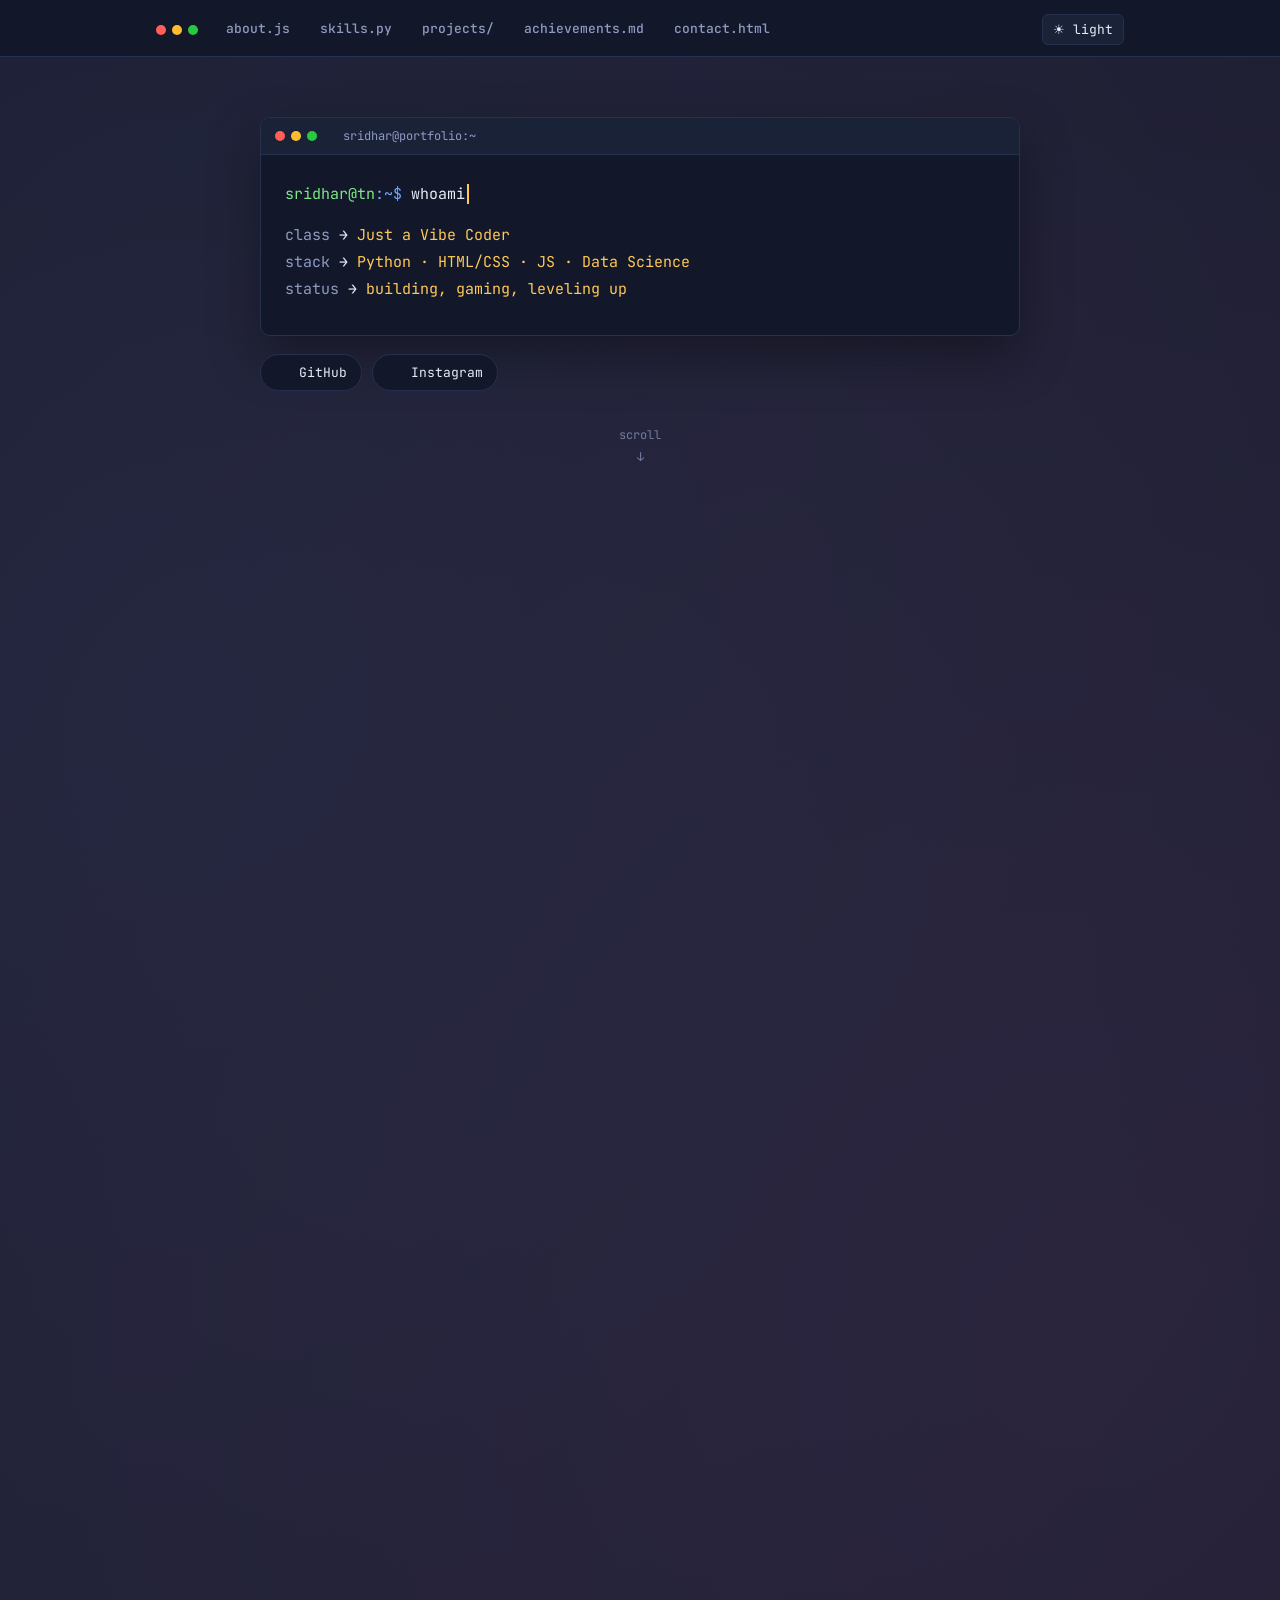
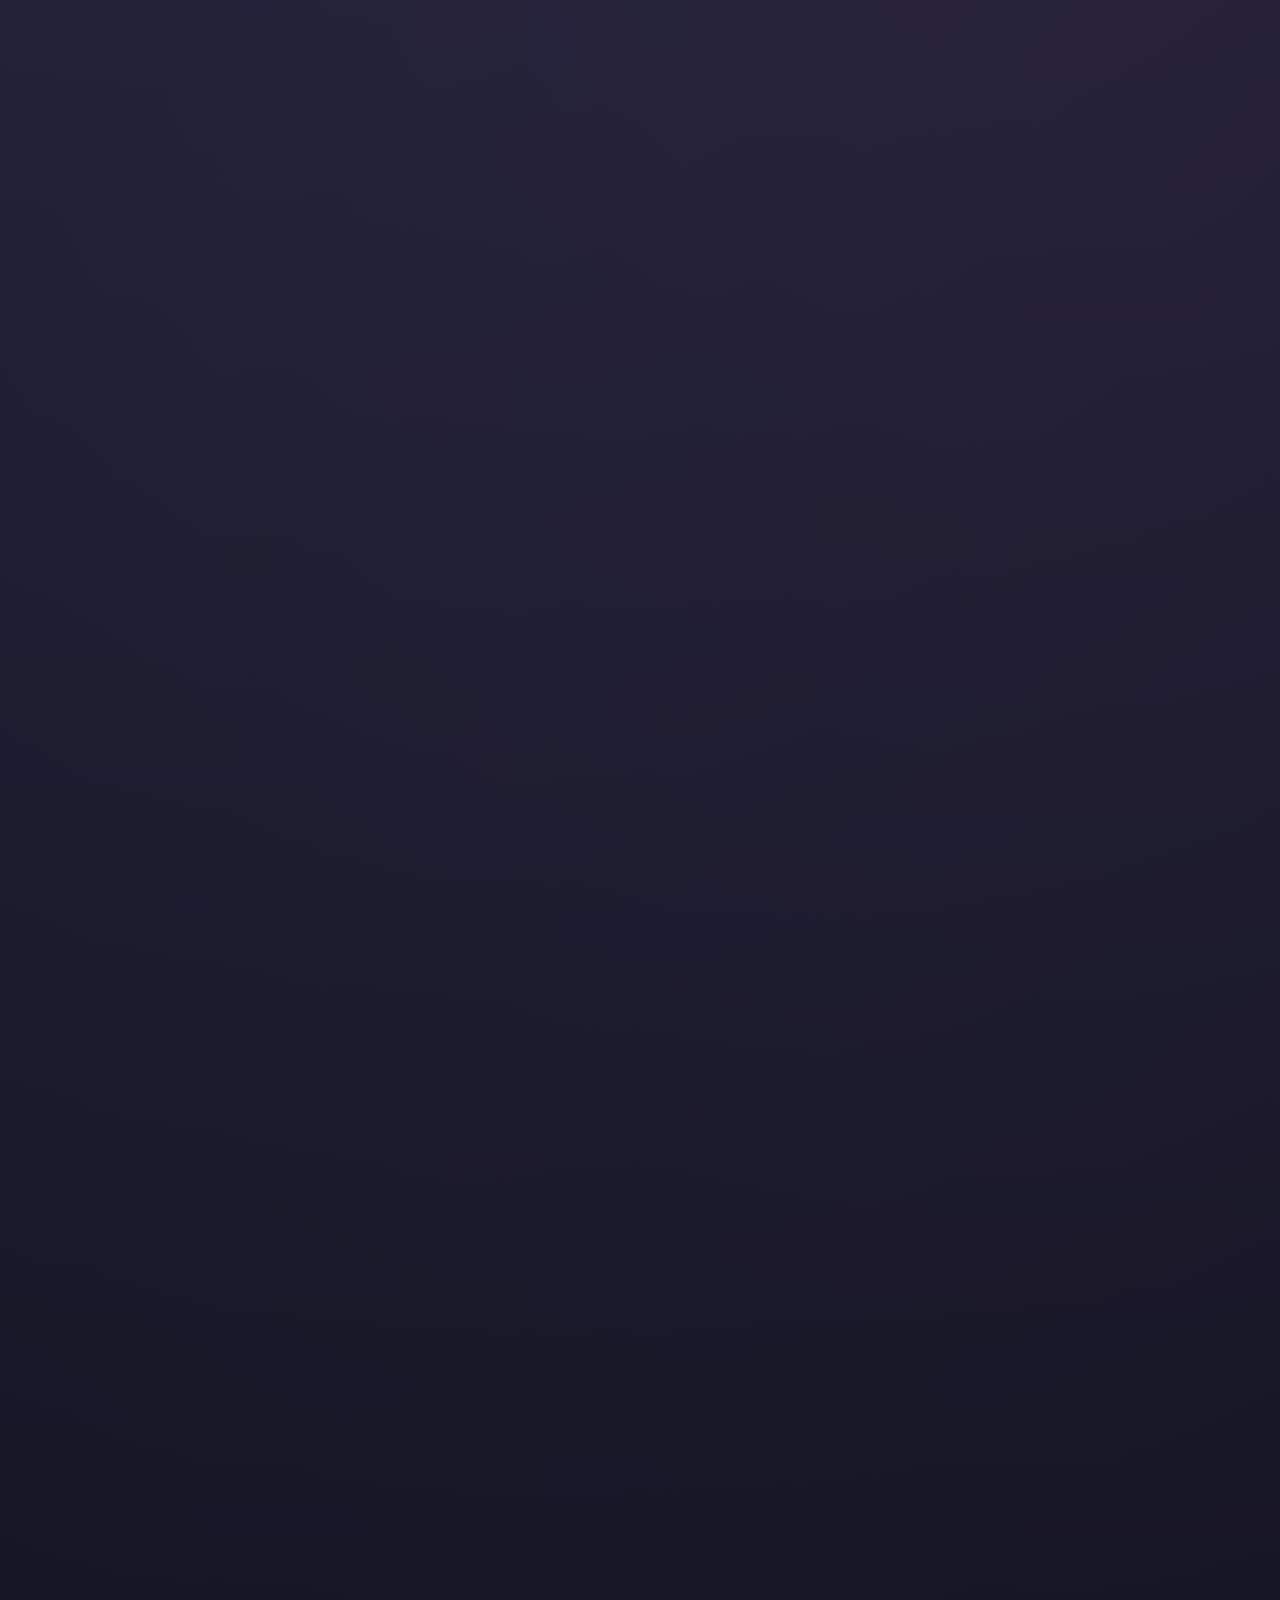
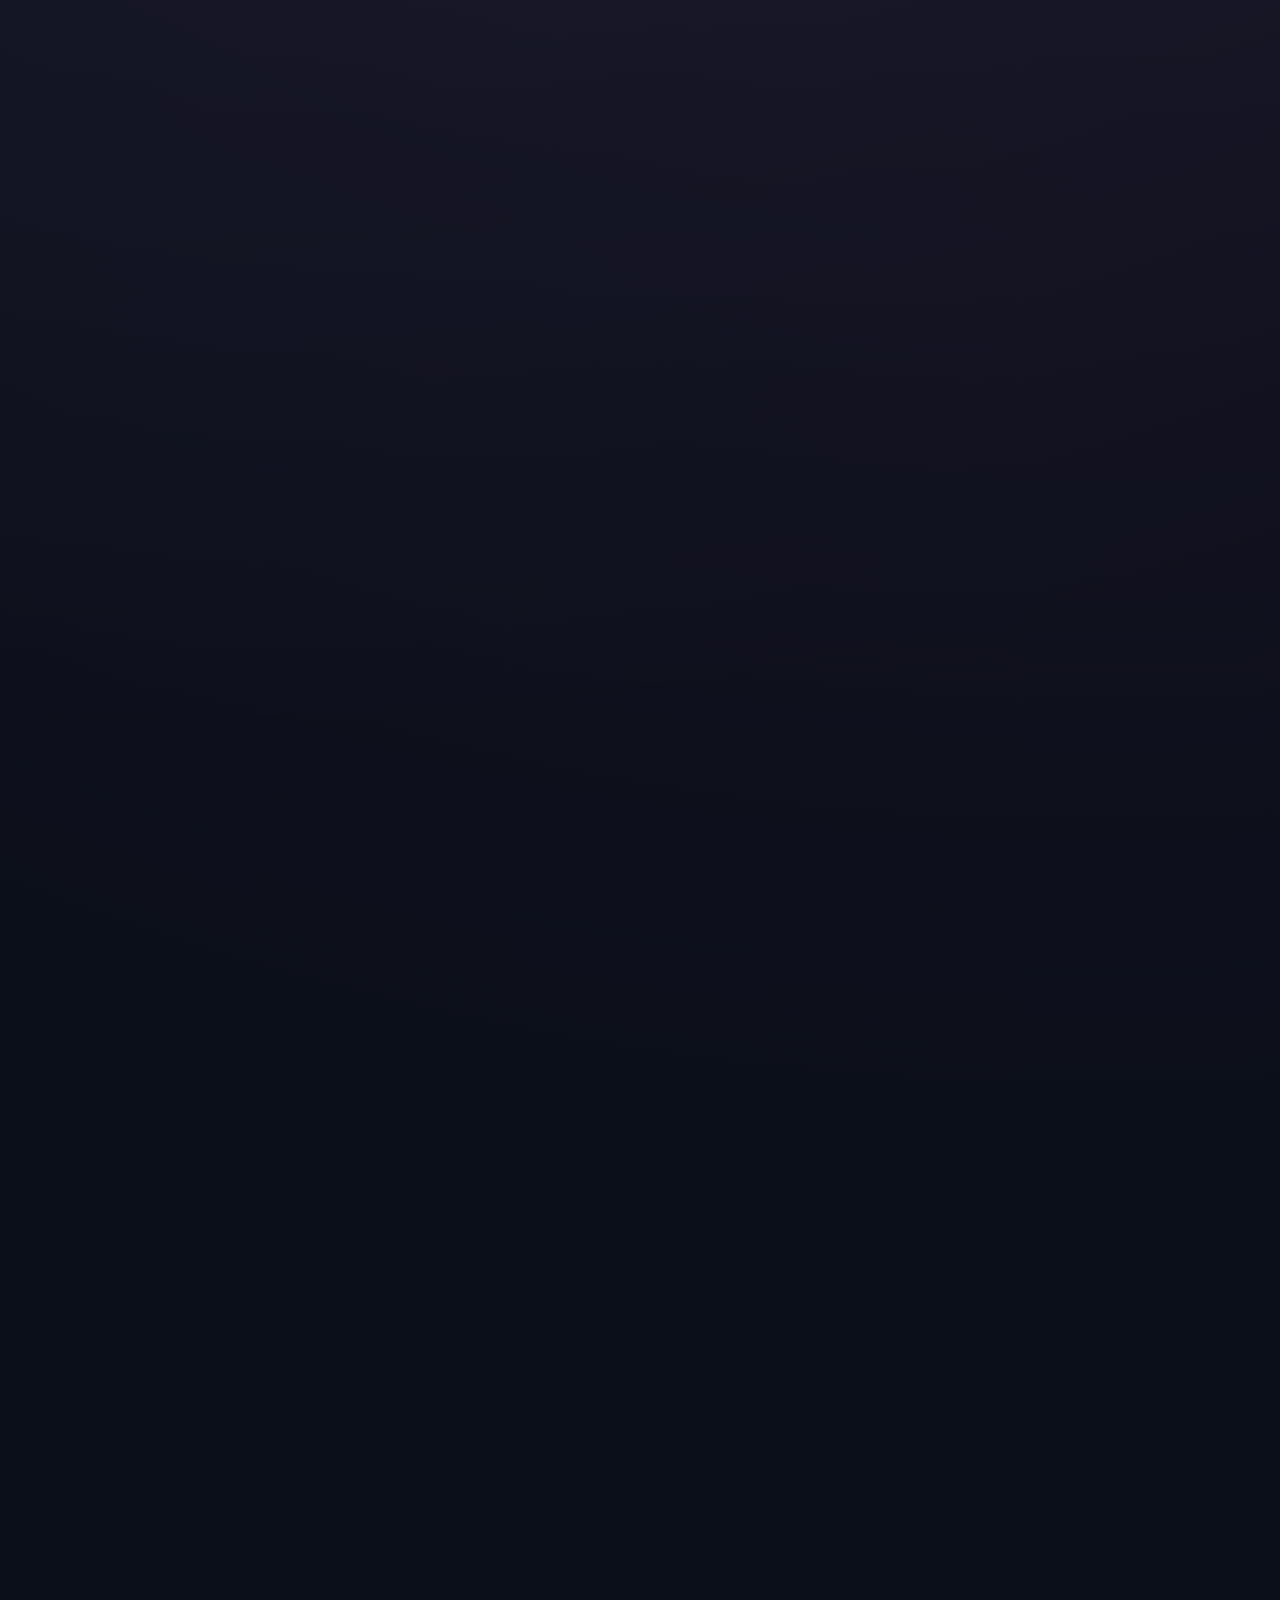
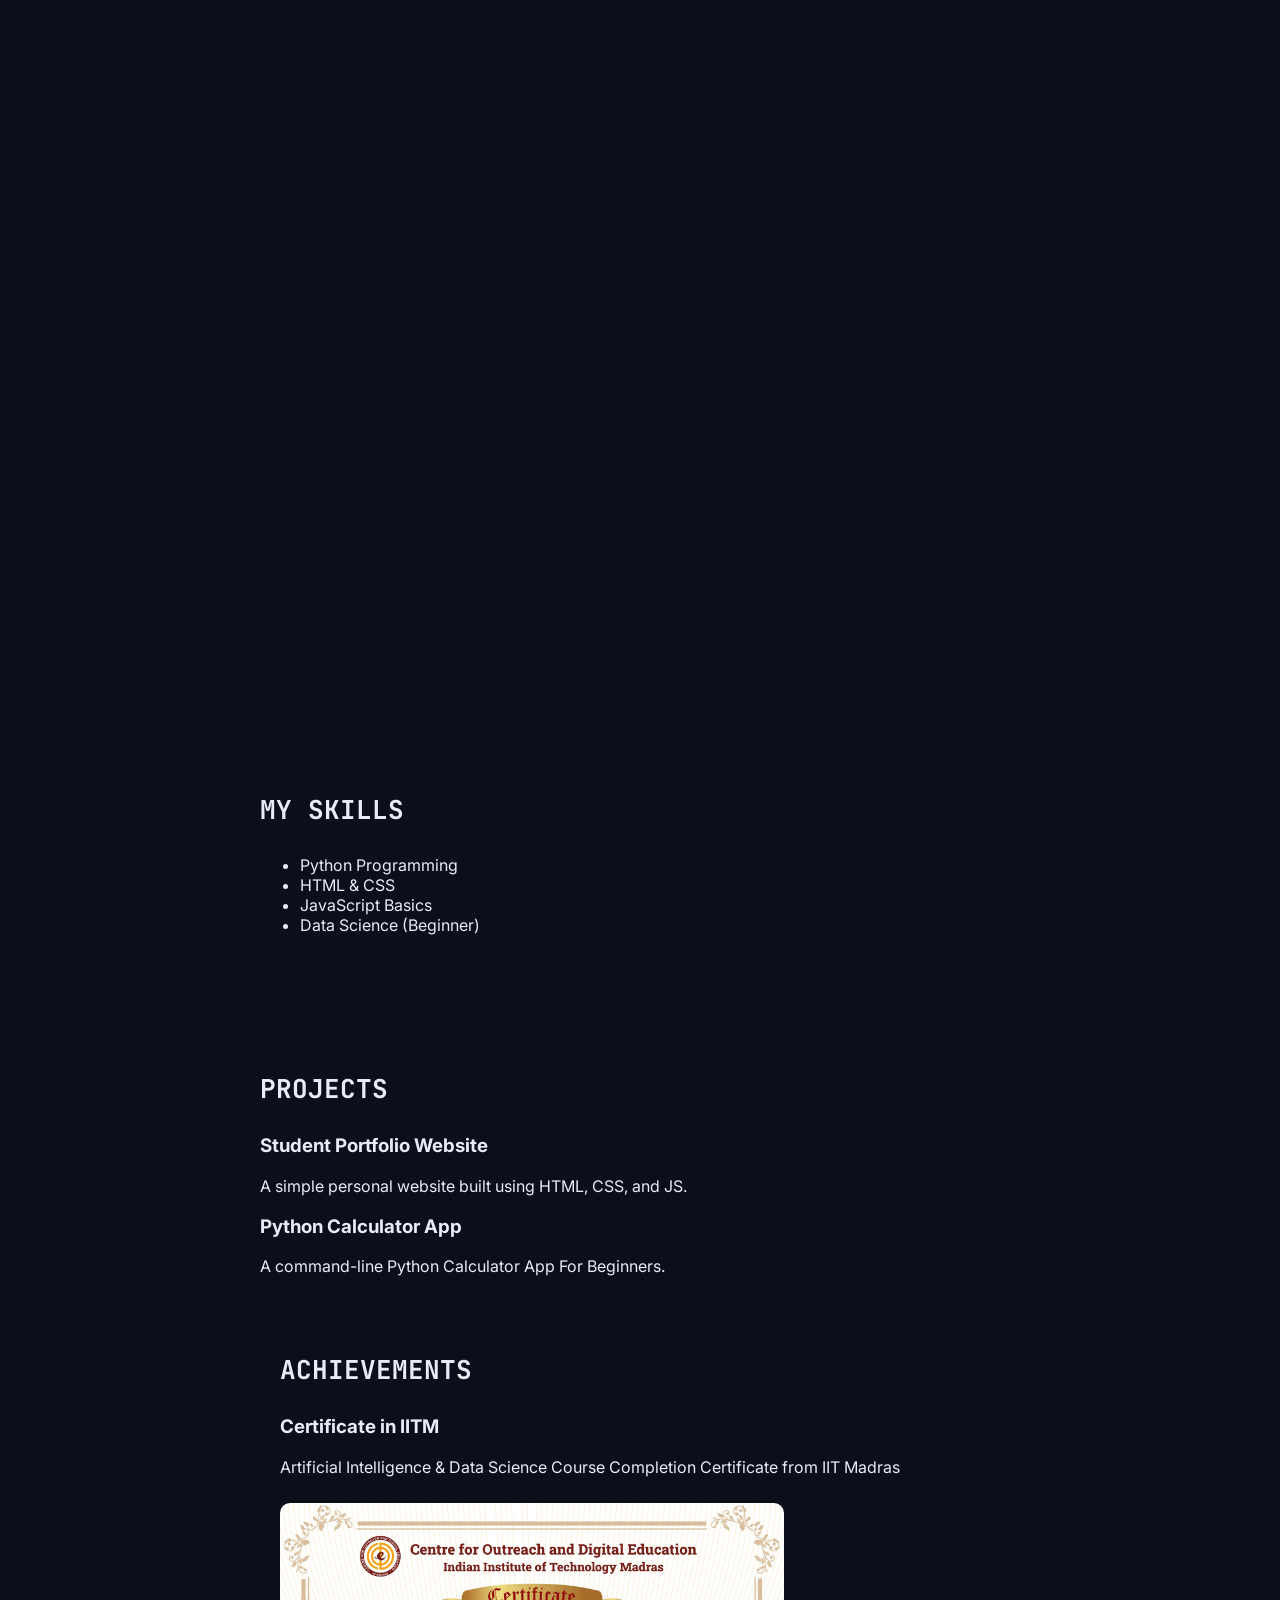
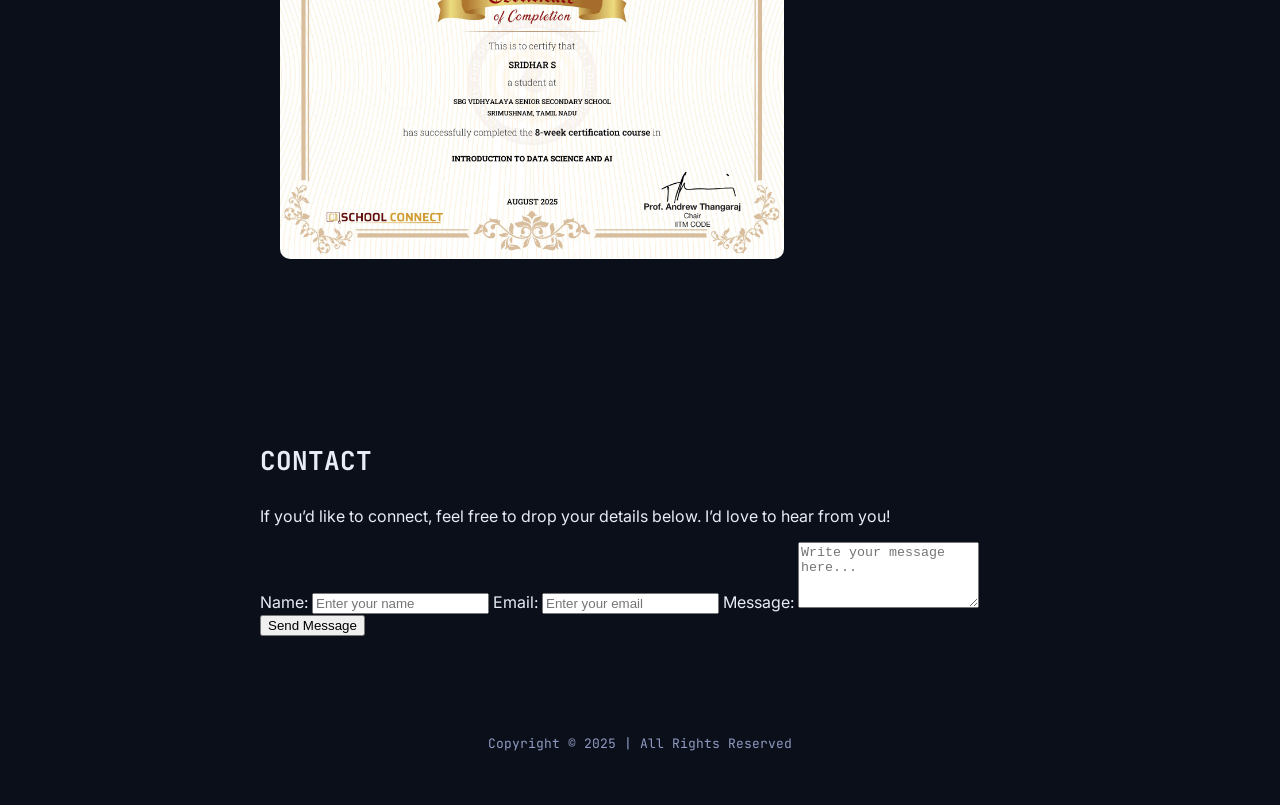
==== index.html @ 9fd1236b "Update index.html" ====
<!DOCTYPE html>
<html lang="en">
<head>
<meta charset="UTF-8">
<meta name="viewport" content="width=device-width, initial-scale=1.0">
<meta name="description" content="Sridhar — Class 12 student, developer and builder. Python, web development, and data science projects.">
<title>Sridhar — Portfolio</title>
<link rel="icon" href="data:image/svg+xml,%3Csvg xmlns='http://www.w3.org/2000/svg' viewBox='0 0 100 100'%3E%3Crect width='100' height='100' rx='20' fill='%230b0f1a'/%3E%3Ctext x='50' y='64' font-size='46' text-anchor='middle' fill='%236ea8fe' font-family='monospace'%3E%3C/%3E%3C/text%3E%3C/svg%3E">
<link rel="preconnect" href="https://fonts.googleapis.com">
<link rel="preconnect" href="https://fonts.gstatic.com" crossorigin>
<link href="https://fonts.googleapis.com/css2?family=JetBrains+Mono:wght@400;500;700;800&family=Inter:wght@400;500;600;700;800&display=swap" rel="stylesheet">
<style>
  :root{
    --bg:#0b0f1a;
    --surface:#121829;
    --surface-2:#1a2238;
    --border:#26314f;
    --text:#e7ecf7;
    --text-dim:#8f9ac2;
    --blue:#6ea8fe;
    --gold:#ffc857;
    --pink:#ff6ec7;
    --green:#7ee787;
    --red:#ff6b6b;
    --radius:10px;
    --mono:'JetBrains Mono', monospace;
    --sans:'Inter', sans-serif;
    --ease:cubic-bezier(.2,.8,.2,1);
  }

  body.light{
    --bg:#f4f6fb;
    --surface:#ffffff;
    --surface-2:#eef1f9;
    --border:#dde3f2;
    --text:#151a2b;
    --text-dim:#5b6485;
    --blue:#2f5fd6;
    --gold:#b8790a;
    --pink:#c23e8f;
    --green:#1f8a4c;
    --red:#c8382c;
  }

  *{box-sizing:border-box;}
  html{scroll-behavior:smooth;}
  @media (prefers-reduced-motion: reduce){
    html{scroll-behavior:auto;}
    *{animation-duration:0.01ms !important; animation-iteration-count:1 !important; transition-duration:0.01ms !important;}
  }

  body{
    margin:0;
    background:var(--bg);
    color:var(--text);
    font-family:var(--sans);
    transition:background 0.35s ease, color 0.35s ease;
    background-image:
      radial-gradient(circle at 15% 8%, rgba(110,168,254,0.12), transparent 40%),
      radial-gradient(circle at 85% 15%, rgba(255,110,199,0.10), transparent 40%);
  }

  a{color:inherit;}
  ::selection{background:var(--blue); color:#04070f;}
  :focus-visible{outline:2px solid var(--gold); outline-offset:3px;}

  .skip-link{
    position:absolute;
    left:12px;
    top:-60px;
    background:var(--gold);
    color:#04070f;
    font-family:var(--mono);
    font-weight:700;
    font-size:13px;
    padding:10px 16px;
    border-radius:6px;
    z-index:2000;
    transition:top 0.2s ease;
  }
  .skip-link:focus{top:12px;}

  .progress-track{
    position:sticky;
    top:0;
    height:3px;
    width:100%;
    background:transparent;
    z-index:101;
  }
  .progress-fill{
    height:100%;
    width:0%;
    background:linear-gradient(90deg, var(--blue), var(--pink), var(--gold));
    transition:width 0.1s linear;
  }

  .titlebar{
    position:sticky;
    top:0;
    z-index:100;
    background:var(--surface);
    border-bottom:1px solid var(--border);
    backdrop-filter:blur(8px);
  }

  .titlebar-inner{
    max-width:1000px;
    margin:0 auto;
    display:flex;
    align-items:center;
    gap:6px;
    padding:10px 16px;
  }

  .dots{display:flex; gap:6px; margin-right:10px; flex-shrink:0;}
  .dots span{width:10px; height:10px; border-radius:50%; display:inline-block;}
  .dots span:nth-child(1){background:#ff5f56;}
  .dots span:nth-child(2){background:#ffbd2e;}
  .dots span:nth-child(3){background:#27c93f;}

  .tabs{
    display:flex;
    gap:6px;
    overflow-x:auto;
    scrollbar-width:none;
  }
  .tabs::-webkit-scrollbar{display:none;}

  .tab{
    font-family:var(--mono);
    font-size:13px;
    font-weight:500;
    color:var(--text-dim);
    text-decoration:none;
    padding:7px 12px;
    border-radius:6px 6px 0 0;
    border-bottom:2px solid transparent;
    white-space:nowrap;
    transition:color 0.2s ease, background 0.2s ease, border-color 0.2s ease;
  }
  .tab:hover{color:var(--text); background:var(--surface-2);}
  .tab.active{color:var(--text); border-color:var(--blue);}

  .theme-btn{
    margin-left:auto;
    flex-shrink:0;
    background:var(--surface-2);
    border:1px solid var(--border);
    color:var(--text);
    border-radius:6px;
    padding:6px 10px;
    font-family:var(--mono);
    font-size:13px;
    cursor:pointer;
    transition:transform 0.2s ease, border-color 0.2s ease;
  }
  .theme-btn:hover{border-color:var(--blue); transform:translateY(-1px);}

  .menu-btn{
    display:none;
    margin-left:auto;
    background:var(--surface-2);
    border:1px solid var(--border);
    color:var(--text);
    border-radius:6px;
    width:36px;
    height:32px;
    cursor:pointer;
    flex-shrink:0;
    font-family:var(--mono);
    font-size:16px;
  }

  .mobile-menu{
    display:none;
    flex-direction:column;
    background:var(--surface);
    border-bottom:1px solid var(--border);
    overflow:hidden;
    max-height:0;
    transition:max-height 0.3s var(--ease);
  }
  .mobile-menu.open{max-height:320px;}
  .mobile-menu a{
    font-family:var(--mono);
    font-size:14px;
    color:var(--text-dim);
    text-decoration:none;
    padding:14px 20px;
    border-bottom:1px solid var(--border);
  }
  .mobile-menu a.active{color:var(--blue);}

  .hero{
    max-width:800px;
    margin:60px auto 24px;
    padding:0 20px;
    opacity:0;
    transform:translateY(14px);
    animation:heroIn 0.8s var(--ease) forwards 0.1s;
  }
  @keyframes heroIn{to{opacity:1; transform:translateY(0);}}

  .terminal{
    background:var(--surface);
    border:1px solid var(--border);
    border-radius:var(--radius);
    box-shadow:0 20px 50px rgba(0,0,0,0.35);
    overflow:hidden;
  }

  .terminal-bar{
    display:flex;
    align-items:center;
    gap:8px;
    padding:10px 14px;
    background:var(--surface-2);
    border-bottom:1px solid var(--border);
  }

  .terminal-title{
    font-family:var(--mono);
    font-size:12px;
    color:var(--text-dim);
    margin-left:8px;
  }

  .terminal-body{
    padding:26px 24px 32px;
    font-family:var(--mono);
    font-size:15px;
    line-height:1.8;
  }

  .prompt{color:var(--green);}
  .path{color:var(--blue);}
  .cmd{color:var(--text);}
  .out-label{color:var(--text-dim);}
  .out-key{color:var(--gold);}

  #typed-line{border-right:2px solid var(--gold); padding-right:2px;}
  .cursor-blink{animation:blink 1s step-end infinite;}
  @keyframes blink{50%{border-color:transparent;}}

  .out-line{
    opacity:0;
    transform:translateY(4px);
    transition:opacity 0.4s ease, transform 0.4s ease;
  }
  .out-line.show{opacity:1; transform:translateY(0);}

  .hero-links{
    display:flex;
    gap:10px;
    margin-top:18px;
    flex-wrap:wrap;
  }

  .pill{
    display:inline-flex;
    align-items:center;
    gap:8px;
    font-family:var(--mono);
    font-size:13px;
    padding:9px 14px;
    border-radius:999px;
    border:1px solid var(--border);
    background:var(--surface);
    text-decoration:none;
    color:var(--text);
    transition:border-color 0.2s ease, transform 0.2s ease, background 0.2s ease;
  }
  .pill:hover{border-color:var(--blue); transform:translateY(-2px); background:var(--surface-2);}
  .pill img{width:16px; height:16px; opacity:0.85;}
  body:not(.light) .pill img{filter:invert(1);}

  .scroll-cue{
    text-align:center;
    margin-top:36px;
    font-family:var(--mono);
    font-size:12px;
    color:var(--text-dim);
    display:flex;
    flex-direction:column;
    align-items:center;
    gap:6px;
    opacity:0.75;
  }
  .scroll-cue .arrow{animation:bob 1.6s ease-in-out infinite;}
  @keyframes bob{0%,100%{transform:translateY(0);} 50%{transform:translateY(6px);}}

  section{
    max-width:800px;
    margin:0 auto;
    padding:60px 20px;
    scroll-margin-top:70px;
  }

  .reveal{
    opacity:0;
    transform:translateY(24px);
    transition:opacity 0.7s var(--ease), transform 0.7s var(--ease);
  }
  .reveal.in-view{opacity:1; transform:translateY(0);}

  .eyebrow{
    font-family:var(--mono);
    font-size:12px;
    letter-spacing:0.08em;
    color:var(--text-dim);
    text-transform:uppercase;
    margin:0 0 6px;
  }

  h2{
    font-family:var(--mono);
    font-size:26px;
    margin:0 0 28px;
    display:flex;
    align-items:baseline;
    gap:10px;
  }
  h2 .bracket{color:var(--blue);}

  .about-grid{
    display:grid;
    grid-template-columns:1.3fr 1fr;
    gap:28px;
    align-items:start;
  }

  .about-text p{
    line-height:1.85;
    color:var(--text-dim);
    font-size:15.5px;
  }
  .about-text strong{color:var(--text); font-weight:700;}

  .stat-card{
    background:var(--surface);
    border:1px solid var(--border);
    border-radius:var(--radius);
    padding:20px;
    font-family:var(--mono);
    font-size:13.5px;
    transition:border-color 0.25s ease, transform 0.25s ease;
  }
  .stat-card:hover{border-color:var(--blue); transform:translateY(-2px);}
  .stat-card .stat-row{
    display:flex;
    justify-content:space-between;
    padding:7px 0;
    border-bottom:1px dashed var(--border);
    color:var(--text-dim);
  }
  .stat-card .stat-row:last-child{border-bottom:none;}
  .stat-card .stat-row span:last-child{color:var(--text); font-weight:600;}

  .skill{margin-bottom:22px;}
  .skill-top{
    display:flex;
    justify-content:space-between;
    font-family:var(--mono);
    font-size:13.5px;
    margin-bottom:7px;
  }
  .skill-top .lvl{color:var(--text-dim);}
  .bar-track{
    height:9px;
    border-radius:6px;
    background:var(--surface-2);
    border:1px solid var(--border);
    overflow:hidden;
  }
  .bar-fill{
    height:100%;
    border-radius:6px;
    background:linear-gradient(90deg, var(--blue), var(--pink));
    width:0%;
    transition:width 1.1s var(--ease);
  }

  .project-card{
    background:var(--surface);
    border:1px solid var(--border);
    border-radius:var(--radius);
    padding:20px 22px;
    margin-bottom:16px;
    transition:border-color 0.25s ease, transform 0.25s ease, box-shadow 0.25s ease;
    position:relative;
  }
  .project-card:hover{
    border-color:var(--blue);
    transform:translateY(-4px);
    box-shadow:0 16px 32px rgba(0,0,0,0.28);
  }
  .project-head{
    display:flex;
    align-items:center;
    justify-content:space-between;
    gap:10px;
    font-family:var(--mono);
    font-weight:700;
    font-size:15.5px;
    margin-bottom:8px;
  }
  .project-head .name::before{content:"▸ "; color:var(--green);}
  .project-head a{
    font-size:12px;
    color:var(--text-dim);
    text-decoration:none;
    border:1px solid var(--border);
    padding:4px 9px;
    border-radius:6px;
    transition:color 0.2s ease, border-color 0.2s ease;
    white-space:nowrap;
  }
  .project-head a:hover{color:var(--blue); border-color:var(--blue);}
  .project-card p{color:var(--text-dim); margin:0 0 10px; font-size:14.5px; line-height:1.6;}
  .tag-row{display:flex; gap:8px; flex-wrap:wrap;}
  .tag{
    font-family:var(--mono);
    font-size:11.5px;
    padding:3px 9px;
    border-radius:5px;
    background:var(--surface-2);
    border:1px solid var(--border);
    color:var(--text-dim);
  }

  .achievement-card{
    background:linear-gradient(160deg, var(--surface), var(--surface-2));
    border:1px solid var(--gold);
    border-radius:var(--radius);
    padding:26px 22px;
    text-align:center;
    position:relative;
    overflow:hidden;
    transition:transform 0.25s ease, box-shadow 0.25s ease;
  }
  .achievement-card:hover{transform:translateY(-3px); box-shadow:0 16px 34px rgba(0,0,0,0.25);}
  .achievement-badge{
    display:inline-flex;
    align-items:center;
    gap:6px;
    font-family:var(--mono);
    font-size:11.5px;
    letter-spacing:0.05em;
    color:#1a1200;
    background:var(--gold);
    padding:5px 12px;
    border-radius:999px;
    font-weight:700;
    margin-bottom:12px;
  }
  .achievement-card h3{margin:6px 0 6px; font-family:var(--mono); font-size:17px;}
  .achievement-card p{color:var(--text-dim); font-size:14.5px; max-width:520px; margin:0 auto 16px;}
  .achievement-card img{
    width:70%;
    max-width:520px;
    border-radius:8px;
    border:1px solid var(--border);
    display:block;
    margin:0 auto;
  }

  .contact-window{
    background:var(--surface);
    border:1px solid var(--border);
    border-radius:var(--radius);
    overflow:hidden;
  }
  .contact-window .terminal-bar{margin:0;}
  .contact-body{padding:26px 24px;}
  .contact-body > p{
    font-family:var(--mono);
    font-size:13.5px;
    color:var(--text-dim);
    margin-top:0;
  }

  .field{margin-bottom:18px; text-align:left;}
  .field label{
    display:block;
    font-family:var(--mono);
    font-size:12.5px;
    color:var(--text-dim);
    margin-bottom:6px;
  }
  .field label::before{content:"# "; color:var(--green);}
  .field input, .field textarea{
    width:100%;
    padding:11px 12px;
    border-radius:6px;
    border:1px solid var(--border);
    background:var(--surface-2);
    color:var(--text);
    font-family:var(--sans);
    font-size:14.5px;
    transition:border-color 0.2s ease, box-shadow 0.2s ease;
  }
  .field input:focus, .field textarea:focus{
    border-color:var(--blue);
    outline:none;
    box-shadow:0 0 0 3px rgba(110,168,254,0.18);
  }
  .field.error input, .field.error textarea{
    border-color:var(--red);
    box-shadow:0 0 0 3px rgba(255,107,107,0.15);
    animation:shake 0.35s ease;
  }
  .field .error-msg{
    display:none;
    font-family:var(--mono);
    font-size:12px;
    color:var(--red);
    margin-top:6px;
  }
  .field.error .error-msg{display:block;}
  @keyframes shake{
    0%,100%{transform:translateX(0);}
    25%{transform:translateX(-4px);}
    75%{transform:translateX(4px);}
  }

  .send-btn{
    font-family:var(--mono);
    font-weight:700;
    font-size:14px;
    color:#04070f;
    background:linear-gradient(90deg, var(--gold), var(--pink));
    border:none;
    padding:12px 26px;
    border-radius:6px;
    cursor:pointer;
    transition:transform 0.2s ease, filter 0.2s ease, opacity 0.2s ease;
  }
  .send-btn:hover{transform:translateY(-2px); filter:brightness(1.06);}
  .send-btn:disabled{opacity:0.6; cursor:default; transform:none;}
  .send-btn .spin{display:none;}
  .send-btn.loading .label{display:none;}
  .send-btn.loading .spin{display:inline-block;}
  @keyframes spin{to{transform:rotate(360deg);}}
  .spin{
    width:12px; height:12px;
    border:2px solid rgba(4,7,15,0.3);
    border-top-color:#04070f;
    border-radius:50%;
    animation:spin 0.7s linear infinite;
  }

  .form-status{
    font-family:var(--mono);
    font-size:13px;
    color:var(--green);
    margin-top:12px;
    min-height:18px;
    opacity:0;
    transform:translateY(4px);
    transition:opacity 0.35s ease, transform 0.35s ease;
  }
  .form-status.show{opacity:1; transform:translateY(0);}

  footer{
    text-align:center;
    padding:26px 20px 40px;
    font-family:var(--mono);
    font-size:13px;
    color:var(--text-dim);
  }
  footer .cmt{color:var(--text-dim); opacity:0.7;}

  #topBtn{
    position:fixed;
    bottom:26px;
    right:26px;
    background:var(--surface);
    color:var(--text);
    border:1px solid var(--border);
    font-family:var(--mono);
    font-size:13px;
    padding:10px 14px;
    border-radius:8px;
    cursor:pointer;
    opacity:0;
    pointer-events:none;
    transform:translateY(10px);
    box-shadow:0 8px 20px rgba(0,0,0,0.3);
    z-index:1000;
    transition:border-color 0.2s ease, transform 0.2s ease, opacity 0.2s ease;
  }
  #topBtn.visible{opacity:1; pointer-events:auto; transform:translateY(0);}
  #topBtn:hover{border-color:var(--blue); transform:translateY(-2px);}

  @media (max-width:680px){
    .tabs{display:none;}
    .menu-btn{display:inline-block;}
    .mobile-menu{display:flex;}
    .about-grid{grid-template-columns:1fr;}
    h2{font-size:22px;}
    .terminal-body{font-size:13.5px;}
    .project-head{flex-wrap:wrap; gap:8px;}
  }
</style>
</head>
<body>

<a class="skip-link" href="#main-content">Skip to content</a>

<button id="topBtn" type="button" aria-label="Back to top">↑ top</button>

<div class="titlebar">
  <div class="progress-track"><div class="progress-fill" id="progressFill"></div></div>
  <div class="titlebar-inner">
    <span class="dots"><span></span><span></span><span></span></span>
    <nav class="tabs" aria-label="Section navigation">
      <a class="tab" href="#about" data-nav>about.js</a>
      <a class="tab" href="#skills" data-nav>skills.py</a>
      <a class="tab" href="#projects" data-nav>projects/</a>
      <a class="tab" href="#achievements" data-nav>achievements.md</a>
      <a class="tab" href="#contact" data-nav>contact.html</a>
    </nav>
    <button class="theme-btn" id="themeToggle" type="button" aria-label="Toggle light theme">☀ light</button>
    <button class="menu-btn" id="menuToggle" type="button" aria-label="Open menu" aria-expanded="false">☰</button>
  </div>
  <nav class="mobile-menu" id="mobileMenu" aria-label="Mobile section navigation">
    <a href="#about" data-nav>about.js</a>
    <a href="#skills" data-nav>skills.py</a>
    <a href="#projects" data-nav>projects/</a>
    <a href="#achievements" data-nav>achievements.md</a>
    <a href="#contact" data-nav>contact.html</a>
  </nav>
</div>

<main id="main-content">
  <section class="hero" id="top">
    <div class="terminal">
      <div class="terminal-bar">
        <span class="dots"><span></span><span></span><span></span></span>
        <span class="terminal-title">sridhar@portfolio:~</span>
      </div>
      <div class="terminal-body">
        <div><span class="prompt">sridhar@tn</span><span class="path">:~$</span> <span class="cmd" id="typed-line"></span></div>
        <div style="margin-top:14px;">
          <div class="out-line"><span class="out-label">class</span> → <span class="out-key">Just a Vibe Coder</span></div>
          <div class="out-line"><span class="out-label">stack</span> → <span class="out-key">Python · HTML/CSS · JS · Data Science</span></div>
          <div class="out-line"><span class="out-label">status</span> → <span class="out-key">building, gaming, leveling up</span></div>
        </div>
      </div>
    </div>

    <div class="hero-links">
      <a class="pill" href="https://github.com/TELEX2009" target="_blank" rel="noopener noreferrer">
        <img src="https://cdn.jsdelivr.net/npm/simple-icons@v9/icons/github.svg" alt=""> GitHub
      </a>
      <a class="pill" href="https://www.instagram.com/its_me_telex" target="_blank" rel="noopener noreferrer">
        <img src="https://cdn.jsdelivr.net/npm/simple-icons@v9/icons/instagram.svg" alt=""> Instagram
      </a>
    </div>

    <div class="scroll-cue">
      <span>scroll</span>
      <span class="arrow">↓</span>
    </div>
  </section>

  <section id="about">
    <div class="reveal">
      <p class="eyebrow">// 01</p>
      <h2><span class="bracket">&lt;</span>about<span class="bracket">/&gt;</span></h2>
      <div class="about-grid">
        <div class="about-text">
          <p>
            Hey, I'm <strong>Sridhar</strong> — a Class 12 Student  <strong> With Vibe Coding</strong>
            who spends most of his free time somewhere between a code editor and a game lobby.
            I've been learning <strong>Python</strong>, <strong>HTML/CSS</strong>, and dipping into
            <strong>Data Science</strong>, mostly by building small projects that teach me more than
            any tutorial does.
          </p>
          <p>
            I care about clean design as much as clean code, and I'm slowly building toward a future
            in <strong>technology and innovation</strong> — one project, one bug fixed, and one level
            at a time.
          </p>
        </div>
        <div class="stat-card">
          <div class="stat-row"><span>role</span><span>Student / Builder</span></div>
          <div class="stat-row"><span>location</span><span>Tamil Nadu, IN</span></div>
          <div class="stat-row"><span>focus</span><span>Python, Web, AI/DS</span></div>
          <div class="stat-row"><span>off-duty</span><span>Gaming, Music</span></div>
    --blue:#2f5fd6;
    --gold:#b8790a;
    --pink:#c23e8f;
    --green:#1f8a4c;
    --red:#c8382c;
  }

  *{box-sizing:border-box;}
  html{scroll-behavior:smooth;}
  @media (prefers-reduced-motion: reduce){
    html{scroll-behavior:auto;}
    *{animation-duration:0.01ms !important; animation-iteration-count:1 !important; transition-duration:0.01ms !important;}
  }

  body{
    margin:0;
    background:var(--bg);
    color:var(--text);
    font-family:var(--sans);
    transition:background 0.35s ease, color 0.35s ease;
    background-image:
      radial-gradient(circle at 15% 8%, rgba(110,168,254,0.12), transparent 40%),
      radial-gradient(circle at 85% 15%, rgba(255,110,199,0.10), transparent 40%);
  }

  a{color:inherit;}
  ::selection{background:var(--blue); color:#04070f;}
  :focus-visible{outline:2px solid var(--gold); outline-offset:3px;}

  .skip-link{
    position:absolute;
    left:12px;
    top:-60px;
    background:var(--gold);
    color:#04070f;
    font-family:var(--mono);
    font-weight:700;
    font-size:13px;
    padding:10px 16px;
    border-radius:6px;
    z-index:2000;
    transition:top 0.2s ease;
  }
  .skip-link:focus{top:12px;}

  .progress-track{
    position:sticky;
    top:0;
    height:3px;
    width:100%;
    background:transparent;
    z-index:101;
  }
  .progress-fill{
    height:100%;
    width:0%;
    background:linear-gradient(90deg, var(--blue), var(--pink), var(--gold));
    transition:width 0.1s linear;
  }

  .titlebar{
    position:sticky;
    top:0;
    z-index:100;
    background:var(--surface);
    border-bottom:1px solid var(--border);
    backdrop-filter:blur(8px);
  }

  .titlebar-inner{
    max-width:1000px;
    margin:0 auto;
    display:flex;
    align-items:center;
    gap:6px;
    padding:10px 16px;
  }

  .dots{display:flex; gap:6px; margin-right:10px; flex-shrink:0;}
  .dots span{width:10px; height:10px; border-radius:50%; display:inline-block;}
  .dots span:nth-child(1){background:#ff5f56;}
  .dots span:nth-child(2){background:#ffbd2e;}
  .dots span:nth-child(3){background:#27c93f;}

  .tabs{
    display:flex;
    gap:6px;
    overflow-x:auto;
    scrollbar-width:none;
  }
  .tabs::-webkit-scrollbar{display:none;}

  .tab{
    font-family:var(--mono);
    font-size:13px;
    font-weight:500;
    color:var(--text-dim);
    text-decoration:none;
    padding:7px 12px;
    border-radius:6px 6px 0 0;
    border-bottom:2px solid transparent;
    white-space:nowrap;
    transition:color 0.2s ease, background 0.2s ease, border-color 0.2s ease;
  }
  .tab:hover{color:var(--text); background:var(--surface-2);}
  .tab.active{color:var(--text); border-color:var(--blue);}

  .theme-btn{
    margin-left:auto;
    flex-shrink:0;
    background:var(--surface-2);
    border:1px solid var(--border);
    color:var(--text);
    border-radius:6px;
    padding:6px 10px;
    font-family:var(--mono);
    font-size:13px;
    cursor:pointer;
    transition:transform 0.2s ease, border-color 0.2s ease;
  }
  .theme-btn:hover{border-color:var(--blue); transform:translateY(-1px);}

  .menu-btn{
    display:none;
    margin-left:auto;
    background:var(--surface-2);
    border:1px solid var(--border);
    color:var(--text);
    border-radius:6px;
    width:36px;
    height:32px;
    cursor:pointer;
    flex-shrink:0;
    font-family:var(--mono);
    font-size:16px;
  }

  .mobile-menu{
    display:none;
    flex-direction:column;
    background:var(--surface);
    border-bottom:1px solid var(--border);
    overflow:hidden;
    max-height:0;
    transition:max-height 0.3s var(--ease);
  }
  .mobile-menu.open{max-height:320px;}
  .mobile-menu a{
    font-family:var(--mono);
    font-size:14px;
    color:var(--text-dim);
    text-decoration:none;
    padding:14px 20px;
    border-bottom:1px solid var(--border);
  }
  .mobile-menu a.active{color:var(--blue);}

  .hero{
    max-width:800px;
    margin:60px auto 24px;
    padding:0 20px;
    opacity:0;
    transform:translateY(14px);
    animation:heroIn 0.8s var(--ease) forwards 0.1s;
  }
  @keyframes heroIn{to{opacity:1; transform:translateY(0);}}

  .terminal{
    background:var(--surface);
    border:1px solid var(--border);
    border-radius:var(--radius);
    box-shadow:0 20px 50px rgba(0,0,0,0.35);
    overflow:hidden;
  }

  .terminal-bar{
    display:flex;
    align-items:center;
    gap:8px;
    padding:10px 14px;
    background:var(--surface-2);
    border-bottom:1px solid var(--border);
  }

  .terminal-title{
    font-family:var(--mono);
    font-size:12px;
    color:var(--text-dim);
    margin-left:8px;
  }

  .terminal-body{
    padding:26px 24px 32px;
    font-family:var(--mono);
    font-size:15px;
    line-height:1.8;
  }

  .prompt{color:var(--green);}
  .path{color:var(--blue);}
  .cmd{color:var(--text);}
  .out-label{color:var(--text-dim);}
  .out-key{color:var(--gold);}

  #typed-line{border-right:2px solid var(--gold); padding-right:2px;}
  .cursor-blink{animation:blink 1s step-end infinite;}
  @keyframes blink{50%{border-color:transparent;}}

  .out-line{
    opacity:0;
    transform:translateY(4px);
    transition:opacity 0.4s ease, transform 0.4s ease;
  }
  .out-line.show{opacity:1; transform:translateY(0);}

  .hero-links{
    display:flex;
    gap:10px;
    margin-top:18px;
    flex-wrap:wrap;
  }

  .pill{
    display:inline-flex;
    align-items:center;
    gap:8px;
    font-family:var(--mono);
    font-size:13px;
    padding:9px 14px;
    border-radius:999px;
    border:1px solid var(--border);
    background:var(--surface);
    text-decoration:none;
    color:var(--text);
    transition:border-color 0.2s ease, transform 0.2s ease, background 0.2s ease;
  }
  .pill:hover{border-color:var(--blue); transform:translateY(-2px); background:var(--surface-2);}
  .pill img{width:16px; height:16px; opacity:0.85;}
  body:not(.light) .pill img{filter:invert(1);}

  .scroll-cue{
    text-align:center;
    margin-top:36px;
    font-family:var(--mono);
    font-size:12px;
    color:var(--text-dim);
    display:flex;
    flex-direction:column;
    align-items:center;
    gap:6px;
    opacity:0.75;
  }
  .scroll-cue .arrow{animation:bob 1.6s ease-in-out infinite;}
  @keyframes bob{0%,100%{transform:translateY(0);} 50%{transform:translateY(6px);}}

  section{
    max-width:800px;
    margin:0 auto;
    padding:60px 20px;
    scroll-margin-top:70px;
  }

  .reveal{
    opacity:0;
    transform:translateY(24px);
    transition:opacity 0.7s var(--ease), transform 0.7s var(--ease);
  }
  .reveal.in-view{opacity:1; transform:translateY(0);}

  .eyebrow{
    font-family:var(--mono);
    font-size:12px;
    letter-spacing:0.08em;
    color:var(--text-dim);
    text-transform:uppercase;
    margin:0 0 6px;
  }

  h2{
    font-family:var(--mono);
    font-size:26px;
    margin:0 0 28px;
    display:flex;
    align-items:baseline;
    gap:10px;
  }
  h2 .bracket{color:var(--blue);}

  .about-grid{
    display:grid;
    grid-template-columns:1.3fr 1fr;
    gap:28px;
    align-items:start;
  }

  .about-text p{
    line-height:1.85;
    color:var(--text-dim);
    font-size:15.5px;
  }
  .about-text strong{color:var(--text); font-weight:700;}

  .stat-card{
    background:var(--surface);
    border:1px solid var(--border);
    border-radius:var(--radius);
    padding:20px;
    font-family:var(--mono);
    font-size:13.5px;
    transition:border-color 0.25s ease, transform 0.25s ease;
  }
  .stat-card:hover{border-color:var(--blue); transform:translateY(-2px);}
  .stat-card .stat-row{
    display:flex;
    justify-content:space-between;
    padding:7px 0;
    border-bottom:1px dashed var(--border);
    color:var(--text-dim);
  }
  .stat-card .stat-row:last-child{border-bottom:none;}
  .stat-card .stat-row span:last-child{color:var(--text); font-weight:600;}

  .skill{margin-bottom:22px;}
  .skill-top{
    display:flex;
    justify-content:space-between;
    font-family:var(--mono);
    font-size:13.5px;
    margin-bottom:7px;
  }
  .skill-top .lvl{color:var(--text-dim);}
  .bar-track{
    height:9px;
    border-radius:6px;
    background:var(--surface-2);
    border:1px solid var(--border);
    overflow:hidden;
  }
  .bar-fill{
    height:100%;
    border-radius:6px;
    background:linear-gradient(90deg, var(--blue), var(--pink));
    width:0%;
    transition:width 1.1s var(--ease);
  }

  .project-card{
    background:var(--surface);
    border:1px solid var(--border);
    border-radius:var(--radius);
    padding:20px 22px;
    margin-bottom:16px;
    transition:border-color 0.25s ease, transform 0.25s ease, box-shadow 0.25s ease;
    position:relative;
  }
  .project-card:hover{
    border-color:var(--blue);
    transform:translateY(-4px);
    box-shadow:0 16px 32px rgba(0,0,0,0.28);
  }
  .project-head{
    display:flex;
    align-items:center;
    justify-content:space-between;
    gap:10px;
    font-family:var(--mono);
    font-weight:700;
    font-size:15.5px;
    margin-bottom:8px;
  }
  .project-head .name::before{content:"▸ "; color:var(--green);}
  .project-head a{
    font-size:12px;
    color:var(--text-dim);
    text-decoration:none;
    border:1px solid var(--border);
    padding:4px 9px;
    border-radius:6px;
    transition:color 0.2s ease, border-color 0.2s ease;
    white-space:nowrap;
  }
  .project-head a:hover{color:var(--blue); border-color:var(--blue);}
  .project-card p{color:var(--text-dim); margin:0 0 10px; font-size:14.5px; line-height:1.6;}
  .tag-row{display:flex; gap:8px; flex-wrap:wrap;}
  .tag{
    font-family:var(--mono);
    font-size:11.5px;
    padding:3px 9px;
    border-radius:5px;
    background:var(--surface-2);
    border:1px solid var(--border);
    color:var(--text-dim);
  }

  .achievement-card{
    background:linear-gradient(160deg, var(--surface), var(--surface-2));
    border:1px solid var(--gold);
    border-radius:var(--radius);
    padding:26px 22px;
    text-align:center;
    position:relative;
    overflow:hidden;
    transition:transform 0.25s ease, box-shadow 0.25s ease;
  }
  .achievement-card:hover{transform:translateY(-3px); box-shadow:0 16px 34px rgba(0,0,0,0.25);}
  .achievement-badge{
    display:inline-flex;
    align-items:center;
    gap:6px;
    font-family:var(--mono);
    font-size:11.5px;
    letter-spacing:0.05em;
    color:#1a1200;
    background:var(--gold);
    padding:5px 12px;
    border-radius:999px;
    font-weight:700;
    margin-bottom:12px;
  }
  .achievement-card h3{margin:6px 0 6px; font-family:var(--mono); font-size:17px;}
  .achievement-card p{color:var(--text-dim); font-size:14.5px; max-width:520px; margin:0 auto 16px;}
  .achievement-card img{
    width:70%;
    max-width:520px;
    border-radius:8px;
    border:1px solid var(--border);
    display:block;
    margin:0 auto;
  }

  .contact-window{
    background:var(--surface);
    border:1px solid var(--border);
    border-radius:var(--radius);
    overflow:hidden;
  }
  .contact-window .terminal-bar{margin:0;}
  .contact-body{padding:26px 24px;}
  .contact-body > p{
    font-family:var(--mono);
    font-size:13.5px;
    color:var(--text-dim);
    margin-top:0;
  }

  .field{margin-bottom:18px; text-align:left;}
  .field label{
    display:block;
    font-family:var(--mono);
    font-size:12.5px;
    color:var(--text-dim);
    margin-bottom:6px;
  }
  .field label::before{content:"# "; color:var(--green);}
  .field input, .field textarea{
    width:100%;
    padding:11px 12px;
    border-radius:6px;
    border:1px solid var(--border);
    background:var(--surface-2);
    color:var(--text);
    font-family:var(--sans);
    font-size:14.5px;
    transition:border-color 0.2s ease, box-shadow 0.2s ease;
  }
  .field input:focus, .field textarea:focus{
    border-color:var(--blue);
    outline:none;
    box-shadow:0 0 0 3px rgba(110,168,254,0.18);
  }
  .field.error input, .field.error textarea{
    border-color:var(--red);
    box-shadow:0 0 0 3px rgba(255,107,107,0.15);
    animation:shake 0.35s ease;
  }
  .field .error-msg{
    display:none;
    font-family:var(--mono);
    font-size:12px;
    color:var(--red);
    margin-top:6px;
  }
  .field.error .error-msg{display:block;}
  @keyframes shake{
    0%,100%{transform:translateX(0);}
    25%{transform:translateX(-4px);}
    75%{transform:translateX(4px);}
  }

  .send-btn{
    font-family:var(--mono);
    font-weight:700;
    font-size:14px;
    color:#04070f;
    background:linear-gradient(90deg, var(--gold), var(--pink));
    border:none;
    padding:12px 26px;
    border-radius:6px;
    cursor:pointer;
    transition:transform 0.2s ease, filter 0.2s ease, opacity 0.2s ease;
  }
  .send-btn:hover{transform:translateY(-2px); filter:brightness(1.06);}
  .send-btn:disabled{opacity:0.6; cursor:default; transform:none;}
  .send-btn .spin{display:none;}
  .send-btn.loading .label{display:none;}
  .send-btn.loading .spin{display:inline-block;}
  @keyframes spin{to{transform:rotate(360deg);}}
  .spin{
    width:12px; height:12px;
    border:2px solid rgba(4,7,15,0.3);
    border-top-color:#04070f;
    border-radius:50%;
    animation:spin 0.7s linear infinite;
  }

  .form-status{
    font-family:var(--mono);
    font-size:13px;
    color:var(--green);
    margin-top:12px;
    min-height:18px;
    opacity:0;
    transform:translateY(4px);
    transition:opacity 0.35s ease, transform 0.35s ease;
  }
  .form-status.show{opacity:1; transform:translateY(0);}

  footer{
    text-align:center;
    padding:26px 20px 40px;
    font-family:var(--mono);
    font-size:13px;
    color:var(--text-dim);
  }
  footer .cmt{color:var(--text-dim); opacity:0.7;}

  #topBtn{
    position:fixed;
    bottom:26px;
    right:26px;
    background:var(--surface);
    color:var(--text);
    border:1px solid var(--border);
    font-family:var(--mono);
    font-size:13px;
    padding:10px 14px;
    border-radius:8px;
    cursor:pointer;
    opacity:0;
    pointer-events:none;
    transform:translateY(10px);
    box-shadow:0 8px 20px rgba(0,0,0,0.3);
    z-index:1000;
    transition:border-color 0.2s ease, transform 0.2s ease, opacity 0.2s ease;
  }
  #topBtn.visible{opacity:1; pointer-events:auto; transform:translateY(0);}
  #topBtn:hover{border-color:var(--blue); transform:translateY(-2px);}

  @media (max-width:680px){
    .tabs{display:none;}
    .menu-btn{display:inline-block;}
    .mobile-menu{display:flex;}
    .about-grid{grid-template-columns:1fr;}
    h2{font-size:22px;}
    .terminal-body{font-size:13.5px;}
    .project-head{flex-wrap:wrap; gap:8px;}
  }
</style>
</head>
<body>

<a class="skip-link" href="#main-content">Skip to content</a>

<button id="topBtn" type="button" aria-label="Back to top">↑ top</button>

<div class="titlebar">
  <div class="progress-track"><div class="progress-fill" id="progressFill"></div></div>
  <div class="titlebar-inner">
    <span class="dots"><span></span><span></span><span></span></span>
    <nav class="tabs" aria-label="Section navigation">
      <a class="tab" href="#about" data-nav>about.js</a>
      <a class="tab" href="#skills" data-nav>skills.py</a>
      <a class="tab" href="#projects" data-nav>projects/</a>
      <a class="tab" href="#achievements" data-nav>achievements.md</a>
      <a class="tab" href="#contact" data-nav>contact.html</a>
    </nav>
    <button class="theme-btn" id="themeToggle" type="button" aria-label="Toggle light theme">☀ light</button>
    <button class="menu-btn" id="menuToggle" type="button" aria-label="Open menu" aria-expanded="false">☰</button>
  </div>
  <nav class="mobile-menu" id="mobileMenu" aria-label="Mobile section navigation">
    <a href="#about" data-nav>about.js</a>
    <a href="#skills" data-nav>skills.py</a>
    <a href="#projects" data-nav>projects/</a>
    <a href="#achievements" data-nav>achievements.md</a>
    <a href="#contact" data-nav>contact.html</a>
  </nav>
</div>

<main id="main-content">
  <section class="hero" id="top">
    <div class="terminal">
      <div class="terminal-bar">
        <span class="dots"><span></span><span></span><span></span></span>
        <span class="terminal-title">sridhar@portfolio:~</span>
      </div>
      <div class="terminal-body">
        <div><span class="prompt">sridhar@tn</span><span class="path">:~$</span> <span class="cmd" id="typed-line"></span></div>
        <div style="margin-top:14px;">
          <div class="out-line"><span class="out-label">class</span> → <span class="out-key">Just a Vibe Coder</span></div>
          <div class="out-line"><span class="out-label">stack</span> → <span class="out-key">Python · HTML/CSS · JS · Data Science</span></div>
          <div class="out-line"><span class="out-label">status</span> → <span class="out-key">building, gaming, leveling up</span></div>
        </div>
      </div>
    </div>

    <div class="hero-links">
      <a class="pill" href="https://github.com/TELEX2009" target="_blank" rel="noopener noreferrer">
        <img src="https://cdn.jsdelivr.net/npm/simple-icons@v9/icons/github.svg" alt=""> GitHub
      </a>
      <a class="pill" href="https://www.instagram.com/its_me_telex" target="_blank" rel="noopener noreferrer">
        <img src="https://cdn.jsdelivr.net/npm/simple-icons@v9/icons/instagram.svg" alt=""> Instagram
      </a>
    </div>

    <div class="scroll-cue">
      <span>scroll</span>
      <span class="arrow">↓</span>
    </div>
  </section>

  <section id="about">
    <div class="reveal">
      <p class="eyebrow">// 01</p>
      <h2><span class="bracket">&lt;</span>about<span class="bracket">/&gt;</span></h2>
      <div class="about-grid">
        <div class="about-text">
          <p>
            Hey, I'm <strong>Sridhar</strong> — a Class 12 Student  <strong>Vibe Coding</strong>
            who spends most of his free time somewhere between a code editor and a game lobby.
            I've been learning <strong>Python</strong>, <strong>HTML/CSS</strong>, and dipping into
            <strong>Data Science</strong>, mostly by building small projects that teach me more than
            any tutorial does.
          </p>
          <p>
            I care about clean design as much as clean code, and I'm slowly building toward a future
            in <strong>technology and innovation</strong> — one project, one bug fixed, and one level
            at a time.
          </p>
        </div>
        <div class="stat-card">
          <div class="stat-row"><span>role</span><span>Student / Builder</span></div>
          <div class="stat-row"><span>location</span><span>Tamil Nadu, IN</span></div>
          <div class="stat-row"><span>focus</span><span>Python, Web, AI/DS</span></div>
          <div class="stat-row"><span>off-duty</span><span>Gaming, Music</span></div>
        </div>
      </div>
    </div>
  </section>

  <section id="skills">
    <div class="reveal">
      <p class="eyebrow">// 02</p>
      <h2><span class="bracket">&lt;</span>skills<span class="bracket">/&gt;</span></h2>

      <div class="skill">
        <div class="skill-top"><span>Python Programming</span><span class="lvl">Lv. 3 — Intermediate</span></div>
        <div class="bar-track"><div class="bar-fill" data-pct="75"></div></div>
      </div>
      <div class="skill">
        <div class="skill-top"><span>HTML &amp; CSS</span><span class="lvl">Lv. 3 — Intermediate</span></div>
        <div class="bar-track"><div class="bar-fill" data-pct"80"></div></div>
      </div>
      <div class="skill">
        <div class="skill-top"><span>JavaScript Basics</span><span class="lvl">Lv. 2 — Beginner+</span></div>
        <div class="bar-track"><div class="bar-fill" data-pct="45"></div></div>
      </div>
      <div class="skill">
        <div class="skill-top"><span>Data Science</span><span class="lvl">Lv. 1 — Beginner</span></div>
        <div class="bar-track"><div class="bar-fill" data-pct="30"></div></div>
      </div>
    </div>
  </section>

  <section id="projects">
    <div class="reveal">
      <p class="eyebrow">// 03</p>
      <h2><span class="bracket">&lt;</span>projects<span class="bracket">/&gt;</span></h2>

      <div class="project-card">
        <div class="project-head">
          <span class="name">student-portfolio-website</span>
          <a href="https://github.com/TELEX2009" target="_blank" rel="noopener noreferrer">code ↗</a>
        </div>
        <p>A personal portfolio site built from scratch with HTML, CSS, and JavaScript — including this one.</p>
        <div class="tag-row"><span class="tag">HTML</span><span class="tag">CSS</span><span class="tag">JS</span></div>
      </div>

      <div class="project-card">
        <div class="project-head">
          <span class="name">python-calculator-app</span>
          <a href="https://github.com/TELEX2009" target="_blank" rel="noopener noreferrer">code ↗</a>
        </div>
        <p>A command-line calculator built for beginners, focused on clean logic and simple input handling.</p>
        <div class="tag-row"><span class="tag">Python</span><span class="tag">CLI</span></div>
      </div>
    </div>
  </section>

  <section id="achievements">
    <div class="reveal">
      <p class="eyebrow">// 04</p>
      <h2><span class="bracket">&lt;</span>achievements<span class="bracket">/&gt;</span></h2>

      <div class="achievement-card">
        <span class="achievement-badge">🏆 achievement unlocked</span>
        <h3>AI &amp; Data Science — IIT Madras</h3>
        <p>Certificate of completion for an Artificial Intelligence and Data Science course from IIT Madras.</p>
        <img src="IITM.jpg" alt="IIT Madras Artificial Intelligence and Data Science certificate">
      </div>
    </div>
  </section>

  <section id="contact" class="contact">
    <div class="reveal">
      <p class="eyebrow">// 05</p>
      <h2><span class="bracket">&lt;</span>contact<span class="bracket">/&gt;</span></h2>

      <div class="contact-window">
        <div class="terminal-bar">
          <span class="dots"><span></span><span></span><span></span></span>
          <span class="terminal-title">compose-message.sh</span>
        </div>
        <div class="contact-body">
          <p>$ send --to sridhar --priority normal</p>

          <form id="contactForm" novalidate>
            <div class="field" data-field="name">
              <label for="name">name</label>
              <input type="text" id="name" name="name" placeholder="your name" required minlength="2">
              <div class="error-msg">Please enter your name (at least 2 characters).</div>
            </div>
            <div class="field" data-field="email">
              <label for="email">email</label>
              <input type="email" id="email" name="email" placeholder="you@example.com" required>
              <div class="error-msg">Please enter a valid email address.</div>
            </div>
            <div class="field" data-field="message">
              <label for="message">message</label>
              <textarea id="message" name="message" rows="4" placeholder="say hi..." required minlength="5"></textarea>
              <div class="error-msg">Message should be at least 5 characters.</div>
            </div>
            <button class="send-btn" type="submit">
              <span class="label">$ send message</span>
              <span class="spin" aria-hidden="true"></span>
            </button>
            <div class="form-status" id="formStatus" role="status" aria-live="polite"></div>
          </form>
        </div>
      </div>
    </div>
  </section>
</main>

<footer>
  <span class="cmt">//</span> © <span id="currentYear"></span> Sridhar — built line by line
</footer>

<script>
  const themeToggle = document.getElementById("themeToggle");
  const applyTheme = (mode) => {
    document.body.classList.toggle("light", mode === "light");
    themeToggle.textContent = mode === "light" ? "🌙 dark" : "☀ light";
  };
  const savedTheme = localStorage.getItem("siteTheme");
  applyTheme(savedTheme === "light" ? "light" : "dark");
  themeToggle.addEventListener("click", () => {
    const next = document.body.classList.contains("light") ? "dark" : "light";
    applyTheme(next);
    localStorage.setItem("siteTheme", next);
  });

  const menuToggle = document.getElementById("menuToggle");
  const mobileMenu = document.getElementById("mobileMenu");
  menuToggle.addEventListener("click", () => {
    const open = mobileMenu.classList.toggle("open");
    menuToggle.setAttribute("aria-expanded", open ? "true" : "false");
    menuToggle.textContent = open ? "✕" : "☰";
  });
  mobileMenu.querySelectorAll("a").forEach(a => {
    a.addEventListener("click", () => {
      mobileMenu.classList.remove("open");
      menuToggle.setAttribute("aria-expanded", "false");
      menuToggle.textContent = "☰";
    });
  });

  const prefersReduced = window.matchMedia("(prefers-reduced-motion: reduce)").matches;

  const typedEl = document.getElementById("typed-line");
  const fullText = "whoami";
  let i = 0;
  if (prefersReduced) {
    typedEl.textContent = fullText;
    document.querySelectorAll(".out-line").forEach(el => el.classList.add("show"));
  } else {
    typedEl.classList.add("cursor-blink");
    const outLines = document.querySelectorAll(".out-line");
    const typeNext = () => {
      if (i <= fullText.length) {
        typedEl.textContent = fullText.slice(0, i);
        i++;
        setTimeout(typeNext, 130);
      } else {
        outLines.forEach((el, idx) => {
          setTimeout(() => el.classList.add("show"), idx * 180);
        });
      }
    };
    setTimeout(typeNext, 300);
  }

  const bars = document.querySelectorAll(".bar-fill");
  const barObserver = new IntersectionObserver((entries) => {
    entries.forEach(entry => {
      if (entry.isIntersecting) {
        entry.target.style.width = entry.target.dataset.pct + "%";
        barObserver.unobserve(entry.target);
      }
    });
  }, { threshold: 0.4 });
  bars.forEach(bar => barObserver.observe(bar));

  const reveals = document.querySelectorAll(".reveal");
  const revealObserver = new IntersectionObserver((entries) => {
    entries.forEach(entry => {
      if (entry.isIntersecting) {
        entry.target.classList.add("in-view");
        revealObserver.unobserve(entry.target);
      }
    });
  }, { threshold: 0.15 });
  reveals.forEach(el => revealObserver.observe(el));

  const navLinks = document.querySelectorAll("[data-nav]");
  const sections = document.querySelectorAll("main section[id]");
  const setActive = (id) => {
    navLinks.forEach(link => {
      link.classList.toggle("active", link.getAttribute("href") === "#" + id);
    });
  };
  const sectionObserver = new IntersectionObserver((entries) => {
    entries.forEach(entry => {
      if (entry.isIntersecting) setActive(entry.target.id);
    });
  }, { rootMargin: "-40% 0px -50% 0px" });
  sections.forEach(sec => sectionObserver.observe(sec));

  const progressFill = document.getElementById("progressFill");
  const topBtn = document.getElementById("topBtn");
  window.addEventListener("scroll", () => {
    const scrollTop = window.scrollY;
    const docHeight = document.documentElement.scrollHeight - window.innerHeight;
    const pct = docHeight > 0 ? (scrollTop / docHeight) * 100 : 0;
    progressFill.style.width = pct + "%";
    topBtn.classList.toggle("visible", scrollTop > 400);
  });
  topBtn.addEventListener("click", () => {
    window.scrollTo({ top: 0, behavior: prefersReduced ? "auto" : "smooth" });
  });

  const contactForm = document.getElementById("contactForm");
  const formStatus = document.getElementById("formStatus");
  const sendBtn = contactForm.querySelector(".send-btn");

  const validateField = (input) => {
    const fieldEl = input.closest(".field");
    const valid = input.checkValidity();
    fieldEl.classList.toggle("error", !valid);
    return valid;
  };

  contactForm.querySelectorAll("input, textarea").forEach(input => {
    input.addEventListener("blur", () => validateField(input));
    input.addEventListener("input", () => {
      if (input.closest(".field").classList.contains("error")) validateField(input);
    });
  });

  contactForm.addEventListener("submit", (e) => {
    e.preventDefault();
    const inputs = contactForm.querySelectorAll("input, textarea");
    let allValid = true;
    inputs.forEach(input => {
      if (!validateField(input)) allValid = false;
    });
    if (!allValid) {
      formStatus.textContent = "> fix the highlighted fields and try again.";
      formStatus.style.color = "var(--red)";
      formStatus.classList.add("show");
      return;
    }

    sendBtn.classList.add("loading");
    sendBtn.disabled = true;
    formStatus.classList.remove("show");

    setTimeout(() => {
      sendBtn.classList.remove("loading");
      sendBtn.disabled = false;
      formStatus.style.color = "var(--green)";
      formStatus.textContent = "> message queued. thanks for reaching out!";
      formStatus.classList.add("show");
      contactForm.reset();
    }, 700);
  });

  document.getElementById("currentYear").textContent = new Date().getFullYear();
</script>

</body>
</html>
    <img src="https://cdn.jsdelivr.net/npm/simple-icons@v9/icons/instagram.svg" alt="Instagram">
  </a>
</div>

</section>


    <section id="skills">
        <h2>MY SKILLS</h2>
        <ul>
            <li>Python Programming</li>
            <li>HTML & CSS</li>
            <li>JavaScript Basics</li>
            <li>Data Science (Beginner)</li>
        </ul>
    </section>

    <section id="projects">
        <h2>PROJECTS</h2>
        <div class="project">
            <h3>Student Portfolio Website</h3>
            <p>A simple personal website built using HTML, CSS, and JS.</p>
        </div>
        <div class="project">
            <h3>Python Calculator App</h3>
            <p>A command-line Python Calculator App For Beginners.</p>
        </div>
        
    <section id="achievements">
    <h2>ACHIEVEMENTS</h2>
    <div class="achievements">
        <h3>Certificate in IITM</h3>
        <p>Artificial Intelligence & Data Science Course Completion Certificate from IIT Madras</p>
        <img src="IITM.jpg" alt="IITM AI/ML Certificate" style="width: 70%; border-radius: 10px; margin-top: 10px;">
    </div>
</section>

    </section>

 <section id="contact" class="contact fade-in">
    <h2>CONTACT</h2>
    <p>If you’d like to connect, feel free to drop your details below. I’d love to hear from you!</p>
    
   <form class="contact-form">
    <label for="name">Name:</label>
    <input type="text" id="name" name="name" placeholder="Enter your name" required>
    
    <label for="email">Email:</label>
    <input type="email" id="email" name="email" placeholder="Enter your email" required>
    
    <label for="message">Message:</label>
    <textarea id="message" name="message" rows="4" placeholder="Write your message here..."></textarea>
    
    <button type="submit">Send Message</button>
</form>

</section>



    <footer>
        <p>Copyright © 2025 | All Rights Reserved</p>
    </footer>

    <script src="script.js"></script>
</body>
</html>
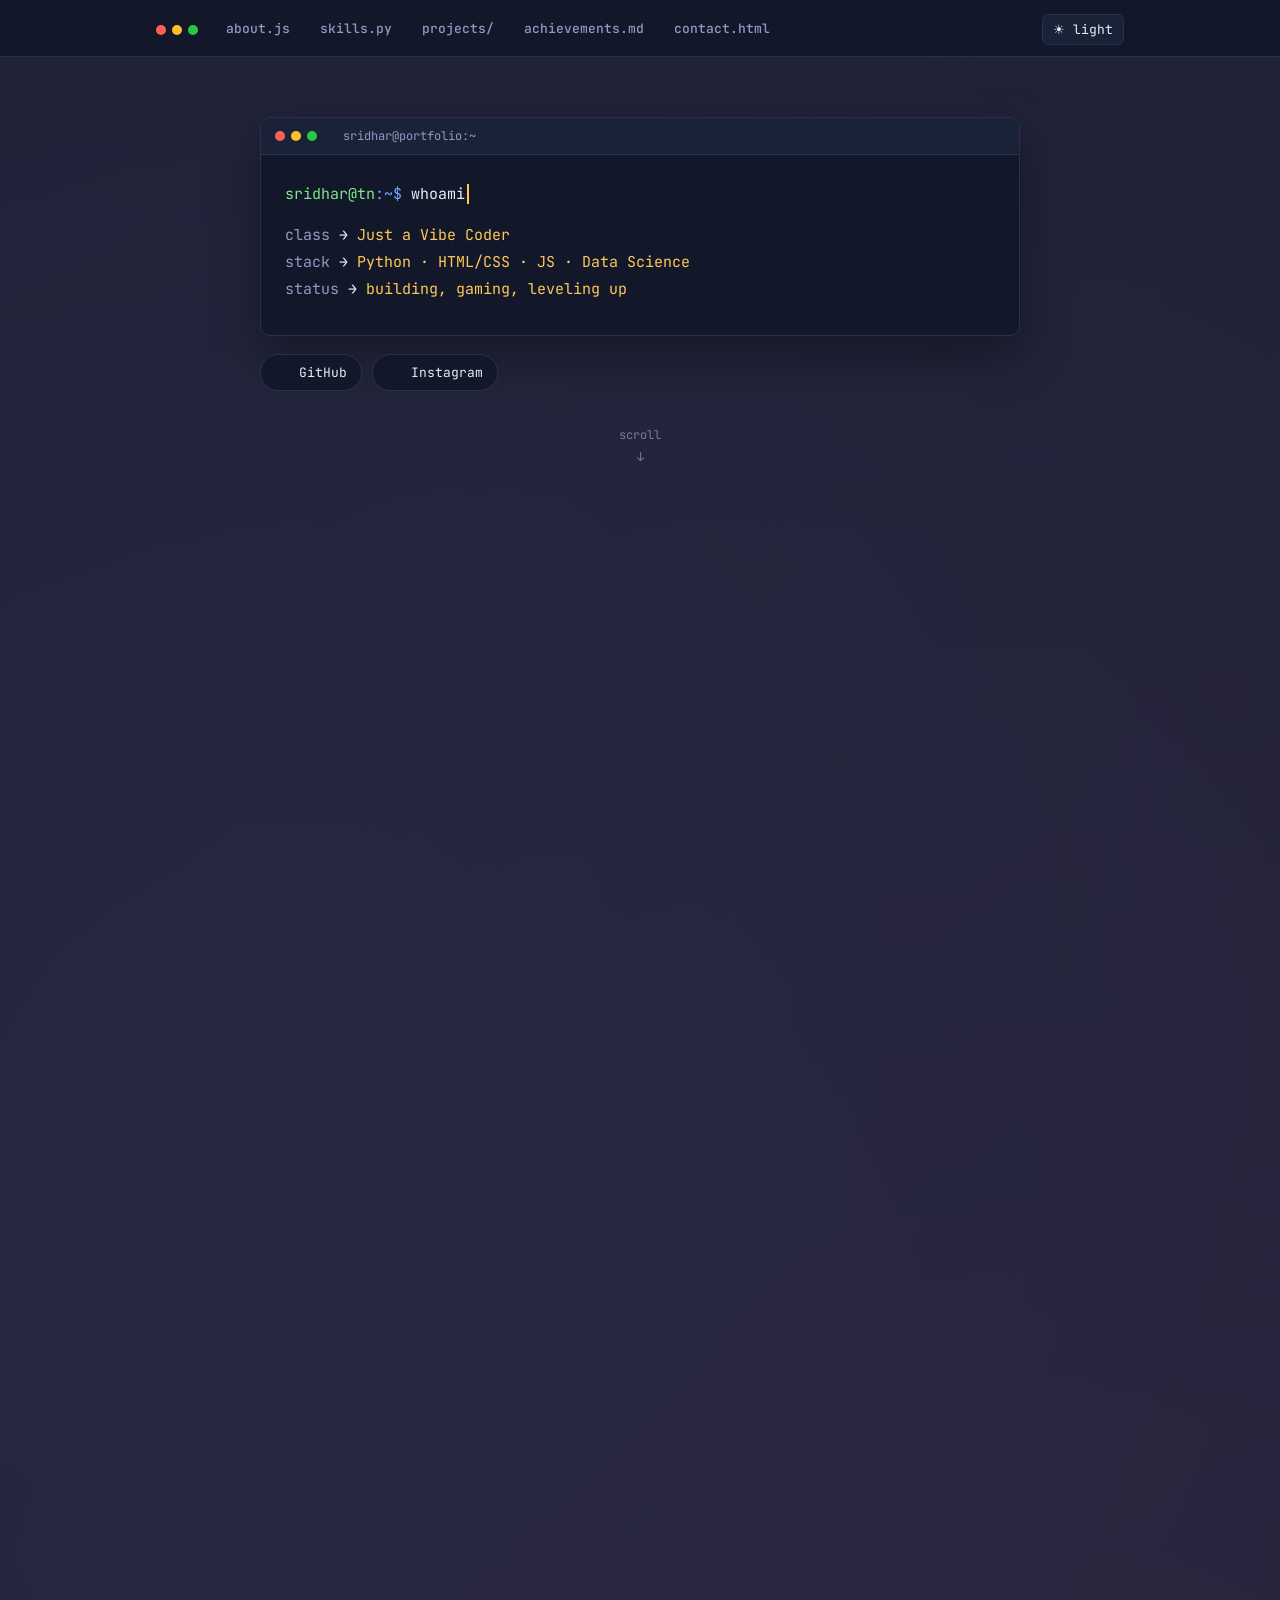
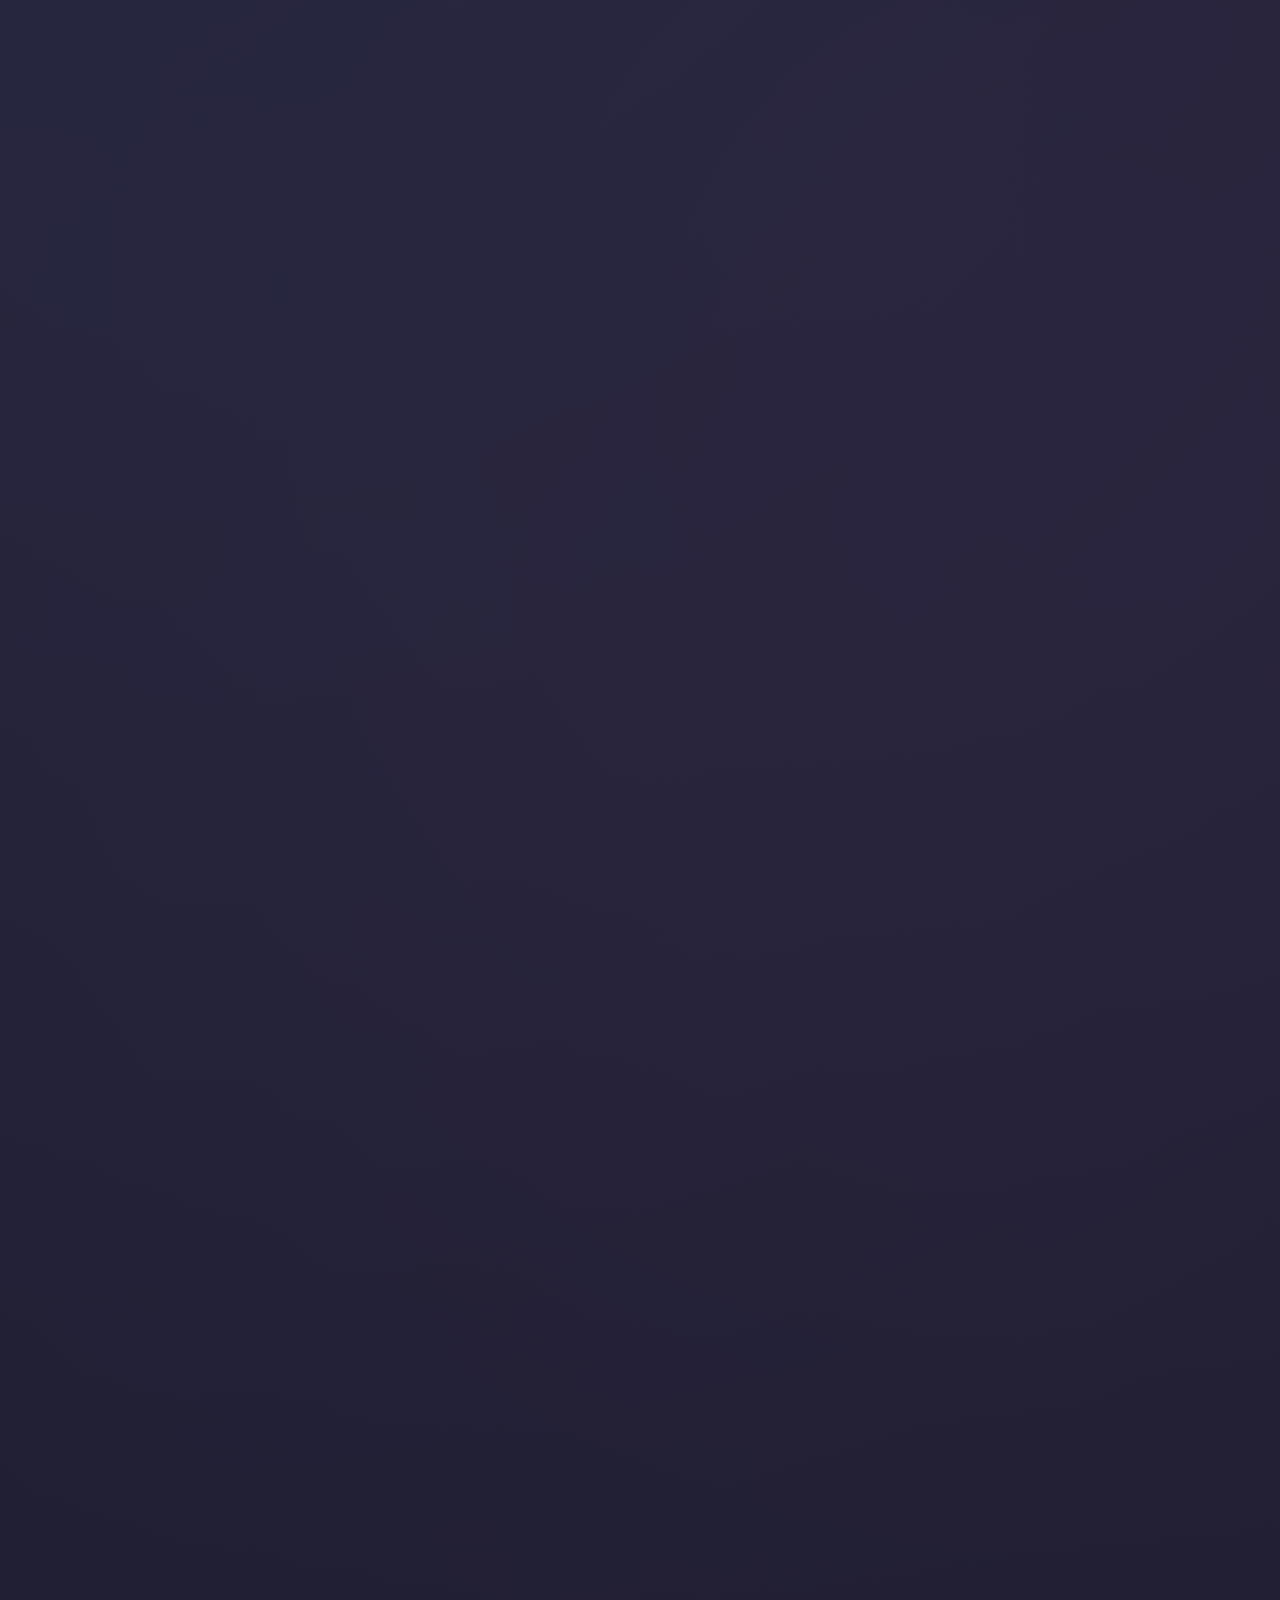
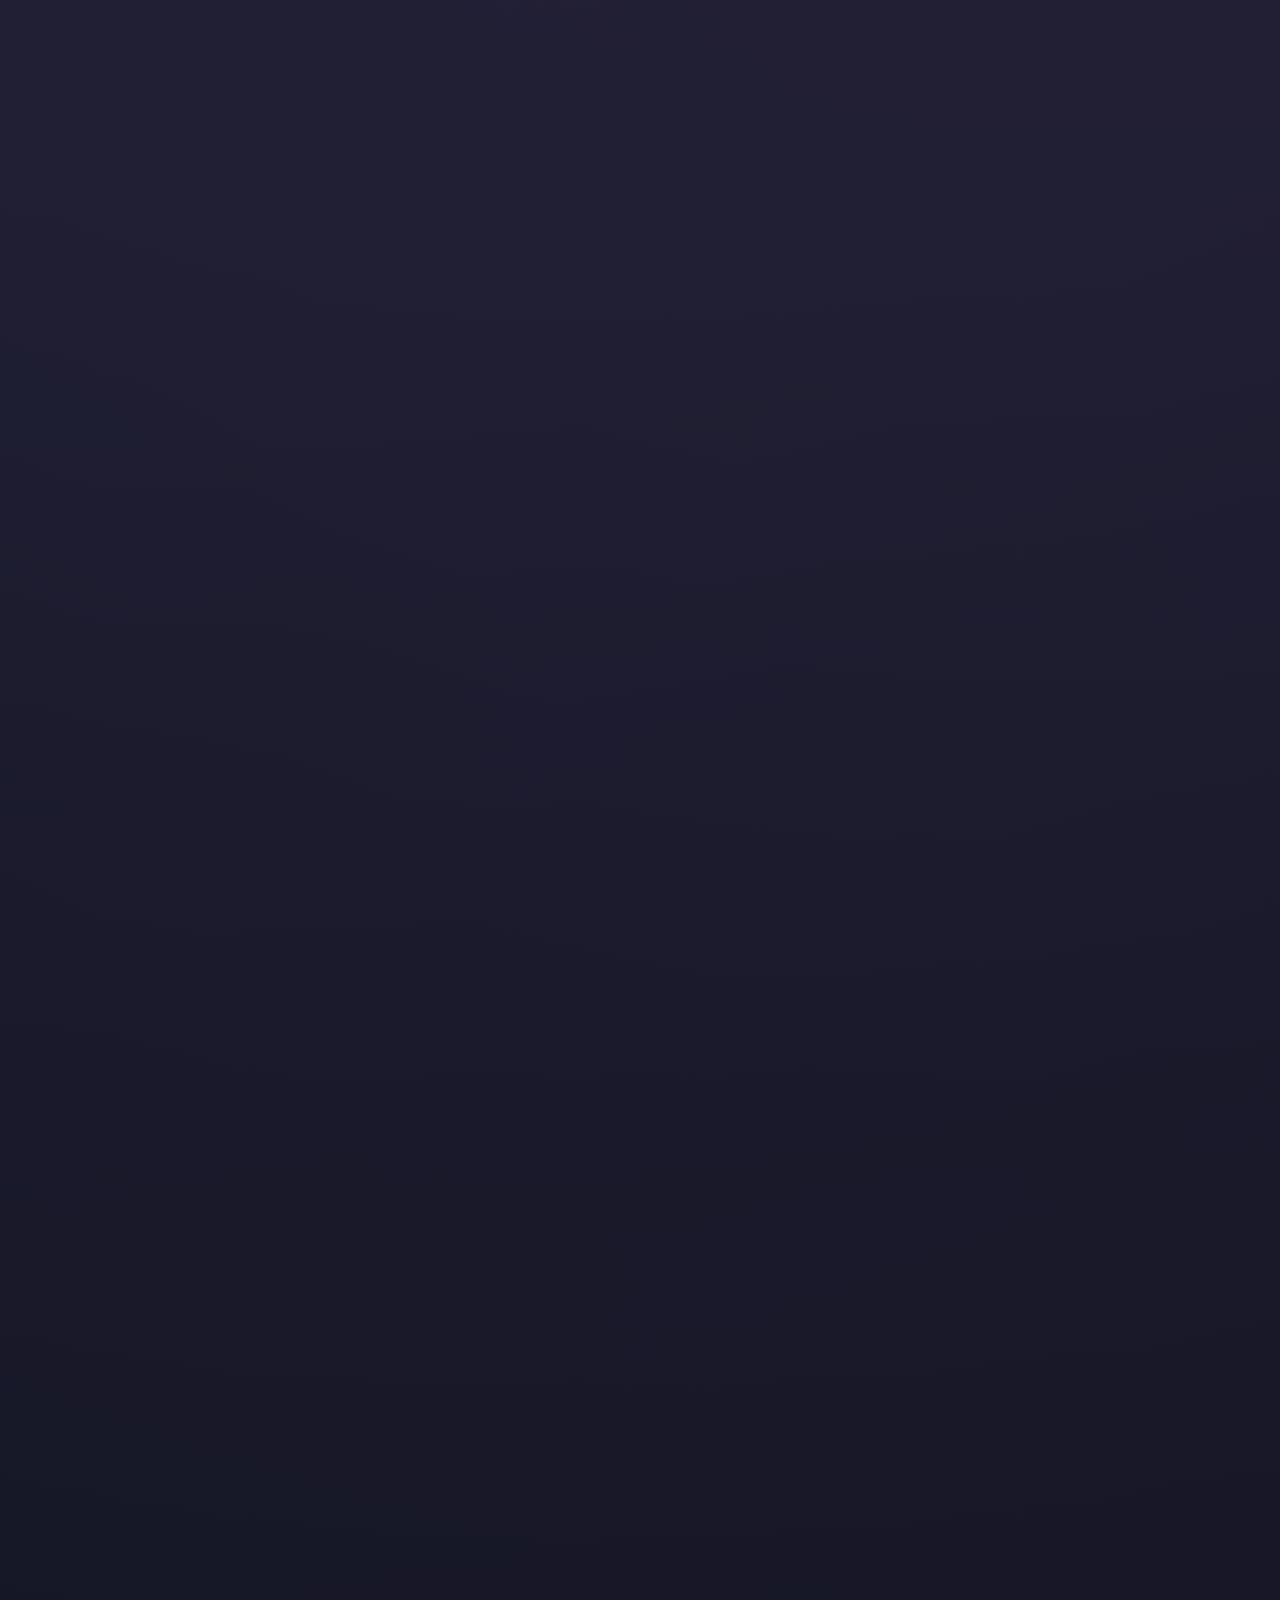
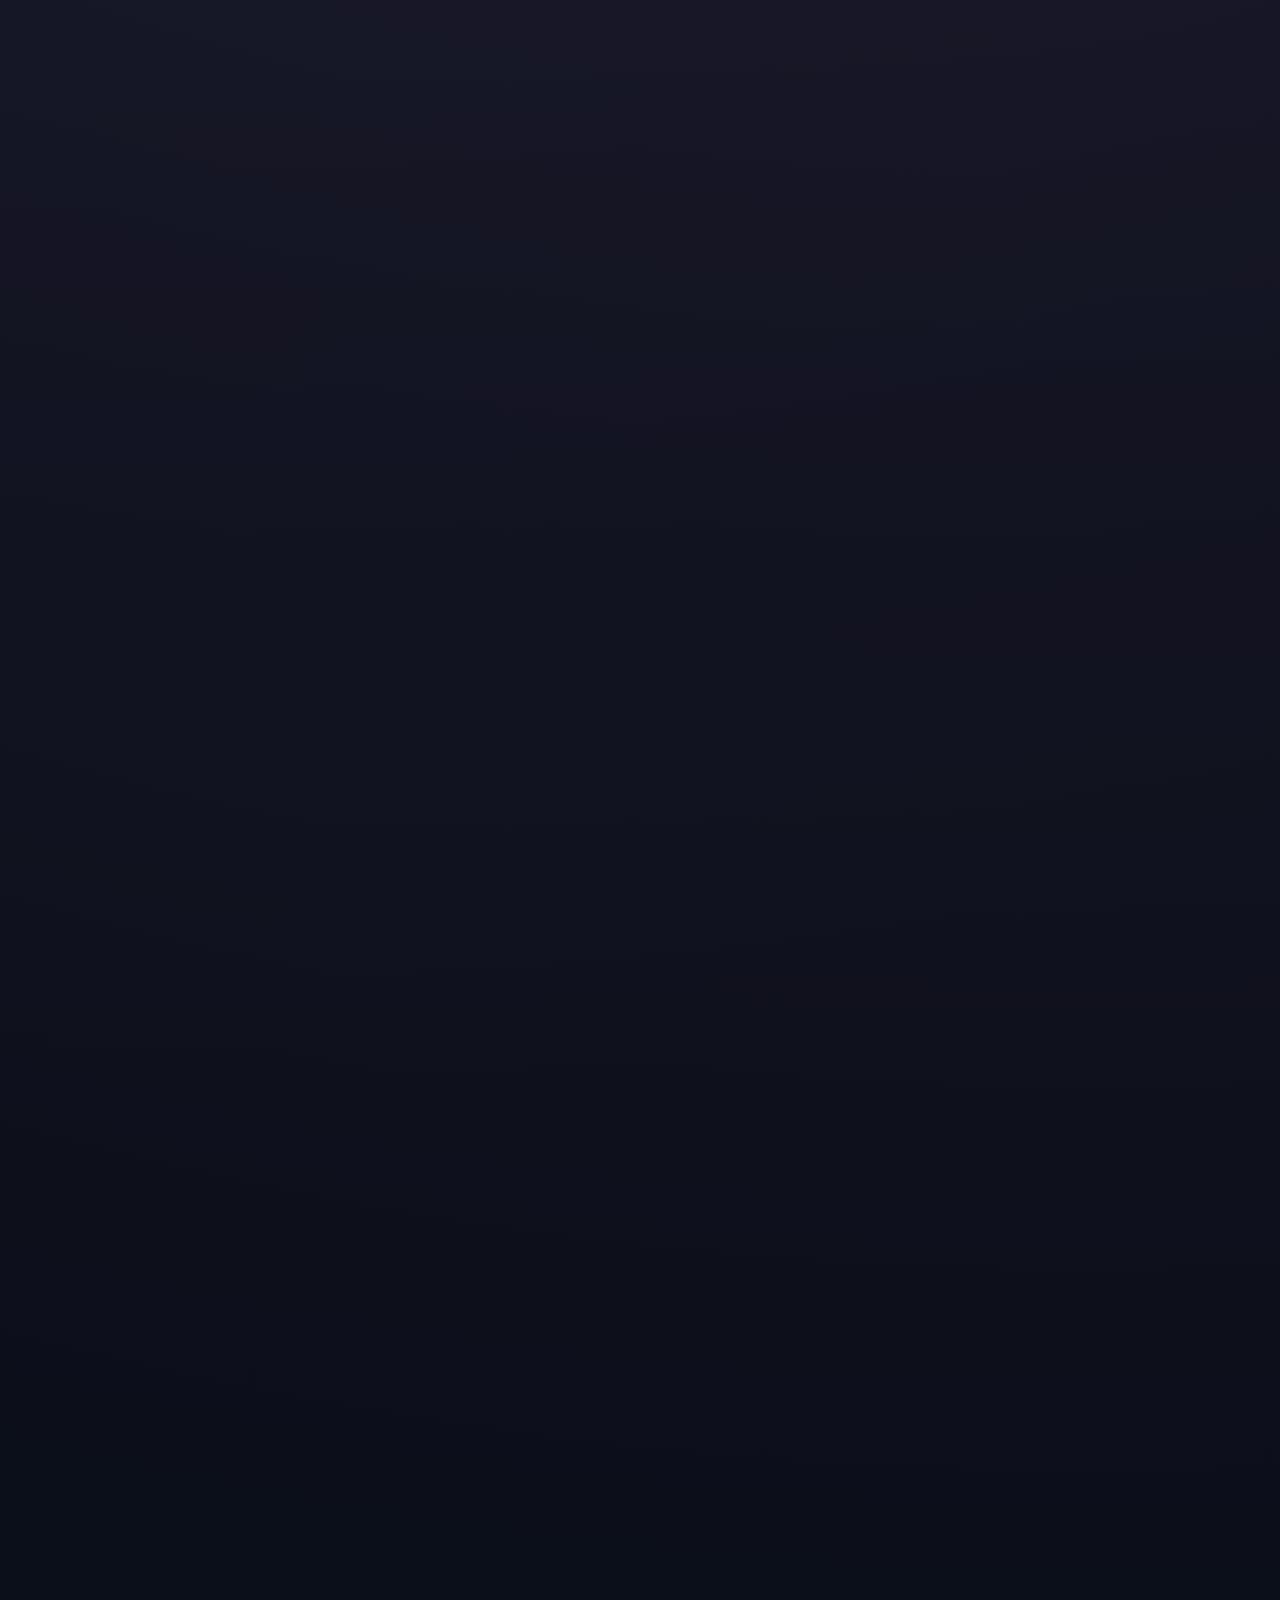
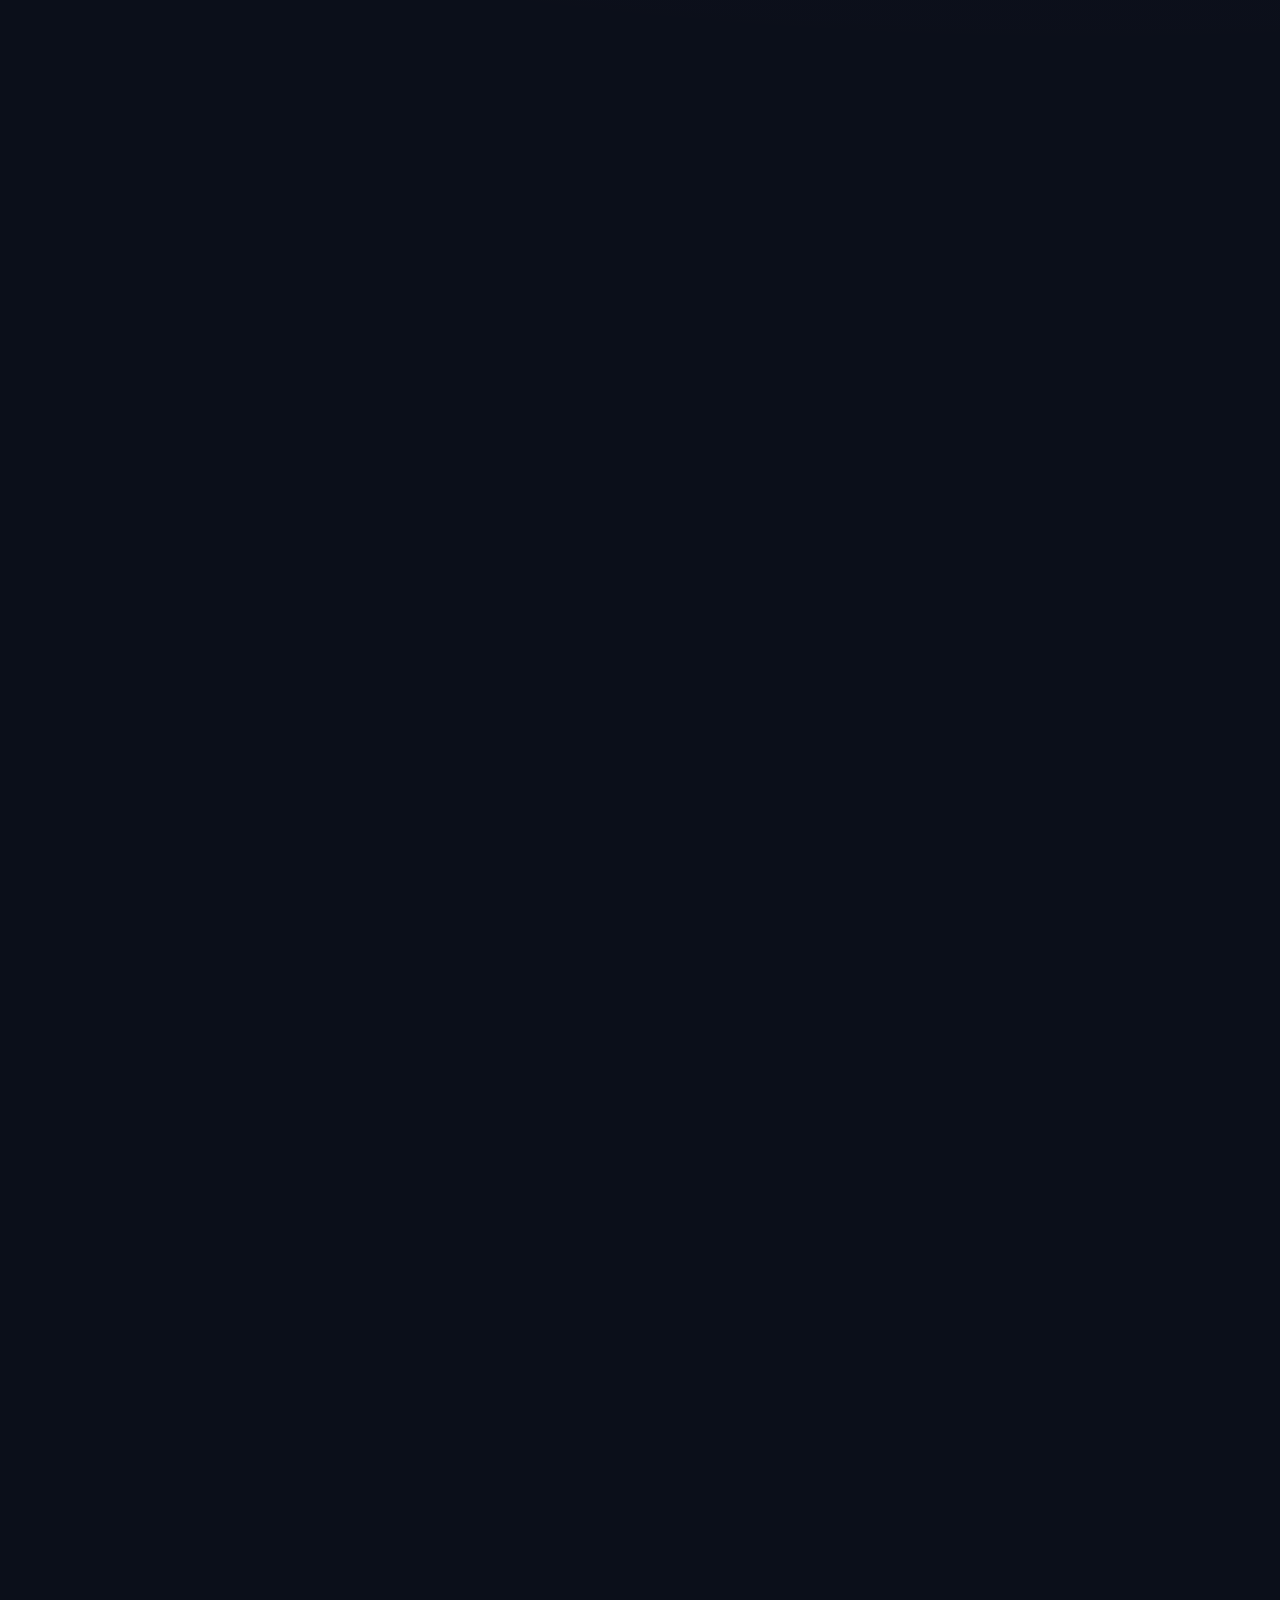
==== commit aa96d2de: "Update index.html" ====
--- a/index.html
+++ b/index.html
@@ -5,7 +5,7 @@
 <meta name="viewport" content="width=device-width, initial-scale=1.0">
 <meta name="description" content="Sridhar — Class 12 student, developer and builder. Python, web development, and data science projects.">
 <title>Sridhar — Portfolio</title>
-<link rel="icon" href="data:image/svg+xml,%3Csvg xmlns='http://www.w3.org/2000/svg' viewBox='0 0 100 100'%3E%3Crect width='100' height='100' rx='20' fill='%230b0f1a'/%3E%3Ctext x='50' y='64' font-size='46' text-anchor='middle' fill='%236ea8fe' font-family='monospace'%3E%3C/%3E%3C/text%3E%3C/svg%3E">
+<link rel="icon" href="data:image/svg+xml,%3Csvg xmlns='http://www.w3.org/2000/svg' viewBox='0 0 100 100'%3E%3Crect width='100' height='100' rx='20' fill='%230b0f1a'/%3E%3Ctext x='50' y='64' font-size='38' text-anchor='middle' fill='%236ea8fe' font-family='monospace'%3E%26lt%3B/%26gt%3B%3C/text%3E%3C/svg%3E">
 <link rel="preconnect" href="https://fonts.googleapis.com">
 <link rel="preconnect" href="https://fonts.gstatic.com" crossorigin>
 <link href="https://fonts.googleapis.com/css2?family=JetBrains+Mono:wght@400;500;700;800&family=Inter:wght@400;500;600;700;800&display=swap" rel="stylesheet">
@@ -35,6 +35,667 @@
     --border:#dde3f2;
     --text:#151a2b;
     --text-dim:#5b6485;
+    --blue:#2f5fd6;
+    --gold:#b8790a;
+    --pink:#c23e8f;
+    --green:#1f8a4c;
+    --red:#c8382c;
+  }
+
+  *{box-sizing:border-box;}
+  html{scroll-behavior:smooth;}
+  @media (prefers-reduced-motion: reduce){
+    html{scroll-behavior:auto;}
+    *{animation-duration:0.01ms !important; animation-iteration-count:1 !important; transition-duration:0.01ms !important;}
+  }
+
+  body{
+    margin:0;
+    background:var(--bg);
+    color:var(--text);
+    font-family:var(--sans);
+    transition:background 0.35s ease, color 0.35s ease;
+    background-image:
+      radial-gradient(circle at 15% 8%, rgba(110,168,254,0.12), transparent 40%),
+      radial-gradient(circle at 85% 15%, rgba(255,110,199,0.10), transparent 40%);
+  }
+
+  a{color:inherit;}
+  ::selection{background:var(--blue); color:#04070f;}
+  :focus-visible{outline:2px solid var(--gold); outline-offset:3px;}
+
+  .skip-link{
+    position:absolute;
+    left:12px;
+    top:-60px;
+    background:var(--gold);
+    color:#04070f;
+    font-family:var(--mono);
+    font-weight:700;
+    font-size:13px;
+    padding:10px 16px;
+    border-radius:6px;
+    z-index:2000;
+    transition:top 0.2s ease;
+  }
+  .skip-link:focus{top:12px;}
+
+  .progress-track{
+    position:sticky;
+    top:0;
+    height:3px;
+    width:100%;
+    background:transparent;
+    z-index:101;
+  }
+  .progress-fill{
+    height:100%;
+    width:0%;
+    background:linear-gradient(90deg, var(--blue), var(--pink), var(--gold));
+    transition:width 0.1s linear;
+  }
+
+  .titlebar{
+    position:sticky;
+    top:0;
+    z-index:100;
+    background:var(--surface);
+    border-bottom:1px solid var(--border);
+    backdrop-filter:blur(8px);
+  }
+
+  .titlebar-inner{
+    max-width:1000px;
+    margin:0 auto;
+    display:flex;
+    align-items:center;
+    gap:6px;
+    padding:10px 16px;
+  }
+
+  .dots{display:flex; gap:6px; margin-right:10px; flex-shrink:0;}
+  .dots span{width:10px; height:10px; border-radius:50%; display:inline-block;}
+  .dots span:nth-child(1){background:#ff5f56;}
+  .dots span:nth-child(2){background:#ffbd2e;}
+  .dots span:nth-child(3){background:#27c93f;}
+
+  .tabs{
+    display:flex;
+    gap:6px;
+    overflow-x:auto;
+    scrollbar-width:none;
+  }
+  .tabs::-webkit-scrollbar{display:none;}
+
+  .tab{
+    font-family:var(--mono);
+    font-size:13px;
+    font-weight:500;
+    color:var(--text-dim);
+    text-decoration:none;
+    padding:7px 12px;
+    border-radius:6px 6px 0 0;
+    border-bottom:2px solid transparent;
+    white-space:nowrap;
+    transition:color 0.2s ease, background 0.2s ease, border-color 0.2s ease;
+  }
+  .tab:hover{color:var(--text); background:var(--surface-2);}
+  .tab.active{color:var(--text); border-color:var(--blue);}
+
+  .theme-btn{
+    margin-left:auto;
+    flex-shrink:0;
+    background:var(--surface-2);
+    border:1px solid var(--border);
+    color:var(--text);
+    border-radius:6px;
+    padding:6px 10px;
+    font-family:var(--mono);
+    font-size:13px;
+    cursor:pointer;
+    transition:transform 0.2s ease, border-color 0.2s ease;
+  }
+  .theme-btn:hover{border-color:var(--blue); transform:translateY(-1px);}
+
+  .menu-btn{
+    display:none;
+    margin-left:auto;
+    background:var(--surface-2);
+    border:1px solid var(--border);
+    color:var(--text);
+    border-radius:6px;
+    width:36px;
+    height:32px;
+    cursor:pointer;
+    flex-shrink:0;
+    font-family:var(--mono);
+    font-size:16px;
+  }
+
+  .mobile-menu{
+    display:none;
+    flex-direction:column;
+    background:var(--surface);
+    border-bottom:1px solid var(--border);
+    overflow:hidden;
+    max-height:0;
+    transition:max-height 0.3s var(--ease);
+  }
+  .mobile-menu.open{max-height:320px;}
+  .mobile-menu a{
+    font-family:var(--mono);
+    font-size:14px;
+    color:var(--text-dim);
+    text-decoration:none;
+    padding:14px 20px;
+    border-bottom:1px solid var(--border);
+  }
+  .mobile-menu a.active{color:var(--blue);}
+
+  .hero{
+    max-width:800px;
+    margin:60px auto 24px;
+    padding:0 20px;
+    opacity:0;
+    transform:translateY(14px);
+    animation:heroIn 0.8s var(--ease) forwards 0.1s;
+  }
+  @keyframes heroIn{to{opacity:1; transform:translateY(0);}}
+
+  .terminal{
+    background:var(--surface);
+    border:1px solid var(--border);
+    border-radius:var(--radius);
+    box-shadow:0 20px 50px rgba(0,0,0,0.35);
+    overflow:hidden;
+  }
+
+  .terminal-bar{
+    display:flex;
+    align-items:center;
+    gap:8px;
+    padding:10px 14px;
+    background:var(--surface-2);
+    border-bottom:1px solid var(--border);
+  }
+
+  .terminal-title{
+    font-family:var(--mono);
+    font-size:12px;
+    color:var(--text-dim);
+    margin-left:8px;
+  }
+
+  .terminal-body{
+    padding:26px 24px 32px;
+    font-family:var(--mono);
+    font-size:15px;
+    line-height:1.8;
+  }
+
+  .prompt{color:var(--green);}
+  .path{color:var(--blue);}
+  .cmd{color:var(--text);}
+  .out-label{color:var(--text-dim);}
+  .out-key{color:var(--gold);}
+
+  #typed-line{border-right:2px solid var(--gold); padding-right:2px;}
+  .cursor-blink{animation:blink 1s step-end infinite;}
+  @keyframes blink{50%{border-color:transparent;}}
+
+  .out-line{
+    opacity:0;
+    transform:translateY(4px);
+    transition:opacity 0.4s ease, transform 0.4s ease;
+  }
+  .out-line.show{opacity:1; transform:translateY(0);}
+
+  .hero-links{
+    display:flex;
+    gap:10px;
+    margin-top:18px;
+    flex-wrap:wrap;
+  }
+
+  .pill{
+    display:inline-flex;
+    align-items:center;
+    gap:8px;
+    font-family:var(--mono);
+    font-size:13px;
+    padding:9px 14px;
+    border-radius:999px;
+    border:1px solid var(--border);
+    background:var(--surface);
+    text-decoration:none;
+    color:var(--text);
+    transition:border-color 0.2s ease, transform 0.2s ease, background 0.2s ease;
+  }
+  .pill:hover{border-color:var(--blue); transform:translateY(-2px); background:var(--surface-2);}
+  .pill img{width:16px; height:16px; opacity:0.85;}
+  body:not(.light) .pill img{filter:invert(1);}
+
+  .scroll-cue{
+    text-align:center;
+    margin-top:36px;
+    font-family:var(--mono);
+    font-size:12px;
+    color:var(--text-dim);
+    display:flex;
+    flex-direction:column;
+    align-items:center;
+    gap:6px;
+    opacity:0.75;
+  }
+  .scroll-cue .arrow{animation:bob 1.6s ease-in-out infinite;}
+  @keyframes bob{0%,100%{transform:translateY(0);} 50%{transform:translateY(6px);}}
+
+  section{
+    max-width:800px;
+    margin:0 auto;
+    padding:60px 20px;
+    scroll-margin-top:70px;
+  }
+
+  .reveal{
+    opacity:0;
+    transform:translateY(24px);
+    transition:opacity 0.7s var(--ease), transform 0.7s var(--ease);
+  }
+  .reveal.in-view{opacity:1; transform:translateY(0);}
+
+  .eyebrow{
+    font-family:var(--mono);
+    font-size:12px;
+    letter-spacing:0.08em;
+    color:var(--text-dim);
+    text-transform:uppercase;
+    margin:0 0 6px;
+  }
+
+  h2{
+    font-family:var(--mono);
+    font-size:26px;
+    margin:0 0 28px;
+    display:flex;
+    align-items:baseline;
+    gap:10px;
+  }
+  h2 .bracket{color:var(--blue);}
+
+  .about-grid{
+    display:grid;
+    grid-template-columns:1.3fr 1fr;
+    gap:28px;
+    align-items:start;
+  }
+
+  .about-text p{
+    line-height:1.85;
+    color:var(--text-dim);
+    font-size:15.5px;
+  }
+  .about-text strong{color:var(--text); font-weight:700;}
+
+  .stat-card{
+    background:var(--surface);
+    border:1px solid var(--border);
+    border-radius:var(--radius);
+    padding:20px;
+    font-family:var(--mono);
+    font-size:13.5px;
+    transition:border-color 0.25s ease, transform 0.25s ease;
+  }
+  .stat-card:hover{border-color:var(--blue); transform:translateY(-2px);}
+  .stat-card .stat-row{
+    display:flex;
+    justify-content:space-between;
+    padding:7px 0;
+    border-bottom:1px dashed var(--border);
+    color:var(--text-dim);
+  }
+  .stat-card .stat-row:last-child{border-bottom:none;}
+  .stat-card .stat-row span:last-child{color:var(--text); font-weight:600;}
+
+  .skill{margin-bottom:22px;}
+  .skill-top{
+    display:flex;
+    align-items:center;
+    justify-content:space-between;
+    gap:12px;
+    font-family:var(--mono);
+    font-size:13.5px;
+    margin-bottom:7px;
+    white-space:nowrap;
+  }
+  .skill-top > span:first-child{min-width:0;}
+  .skill-top .lvl{color:var(--text-dim); flex-shrink:0;}
+  .bar-track{
+    height:9px;
+    border-radius:6px;
+    background:var(--surface-2);
+    border:1px solid var(--border);
+    overflow:hidden;
+  }
+  .bar-fill{
+    height:100%;
+    border-radius:6px;
+    background:linear-gradient(90deg, var(--blue), var(--pink));
+    width:0%;
+    transition:width 1.1s var(--ease);
+  }
+
+  .project-card{
+    background:var(--surface);
+    border:1px solid var(--border);
+    border-radius:var(--radius);
+    padding:20px 22px;
+    margin-bottom:16px;
+    transition:border-color 0.25s ease, transform 0.25s ease, box-shadow 0.25s ease;
+    position:relative;
+  }
+  .project-card:hover{
+    border-color:var(--blue);
+    transform:translateY(-4px);
+    box-shadow:0 16px 32px rgba(0,0,0,0.28);
+  }
+  .project-head{
+    display:flex;
+    align-items:center;
+    justify-content:space-between;
+    gap:10px;
+    font-family:var(--mono);
+    font-weight:700;
+    font-size:15.5px;
+    margin-bottom:8px;
+  }
+  .project-head .name::before{content:"▸ "; color:var(--green);}
+  .project-head a{
+    font-size:12px;
+    color:var(--text-dim);
+    text-decoration:none;
+    border:1px solid var(--border);
+    padding:4px 9px;
+    border-radius:6px;
+    transition:color 0.2s ease, border-color 0.2s ease;
+    white-space:nowrap;
+  }
+  .project-head a:hover{color:var(--blue); border-color:var(--blue);}
+  .project-card p{color:var(--text-dim); margin:0 0 10px; font-size:14.5px; line-height:1.6;}
+  .tag-row{display:flex; gap:8px; flex-wrap:wrap;}
+  .tag{
+    font-family:var(--mono);
+    font-size:11.5px;
+    padding:3px 9px;
+    border-radius:5px;
+    background:var(--surface-2);
+    border:1px solid var(--border);
+    color:var(--text-dim);
+  }
+
+  .achievement-card{
+    background:linear-gradient(160deg, var(--surface), var(--surface-2));
+    border:1px solid var(--gold);
+    border-radius:var(--radius);
+    padding:26px 22px;
+    text-align:center;
+    position:relative;
+    overflow:hidden;
+    transition:transform 0.25s ease, box-shadow 0.25s ease;
+  }
+  .achievement-card:hover{transform:translateY(-3px); box-shadow:0 16px 34px rgba(0,0,0,0.25);}
+  .achievement-badge{
+    display:inline-flex;
+    align-items:center;
+    gap:6px;
+    font-family:var(--mono);
+    font-size:11.5px;
+    letter-spacing:0.05em;
+    color:#1a1200;
+    background:var(--gold);
+    padding:5px 12px;
+    border-radius:999px;
+    font-weight:700;
+    margin-bottom:12px;
+  }
+  .achievement-card h3{margin:6px 0 6px; font-family:var(--mono); font-size:17px;}
+  .achievement-card p{color:var(--text-dim); font-size:14.5px; max-width:520px; margin:0 auto 16px;}
+  .achievement-card img{
+    width:70%;
+    max-width:520px;
+    border-radius:8px;
+    border:1px solid var(--border);
+    display:block;
+    margin:0 auto;
+  }
+  .achievement-image-fallback{
+    max-width:520px;
+    margin:0 auto;
+    padding:28px 18px;
+    border:1px dashed var(--border);
+    border-radius:8px;
+    color:var(--text-dim);
+    font-family:var(--mono);
+    font-size:13px;
+  }
+
+  .contact-window{
+    background:var(--surface);
+    border:1px solid var(--border);
+    border-radius:var(--radius);
+    overflow:hidden;
+  }
+  .contact-window .terminal-bar{margin:0;}
+  .contact-body{padding:26px 24px;}
+  .contact-body > p{
+    font-family:var(--mono);
+    font-size:13.5px;
+    color:var(--text-dim);
+    margin-top:0;
+  }
+
+  .field{margin-bottom:18px; text-align:left;}
+  .field label{
+    display:block;
+    font-family:var(--mono);
+    font-size:12.5px;
+    color:var(--text-dim);
+    margin-bottom:6px;
+  }
+  .field label::before{content:"# "; color:var(--green);}
+  .field input, .field textarea{
+    width:100%;
+    padding:11px 12px;
+    border-radius:6px;
+    border:1px solid var(--border);
+    background:var(--surface-2);
+    color:var(--text);
+    font-family:var(--sans);
+    font-size:14.5px;
+    transition:border-color 0.2s ease, box-shadow 0.2s ease;
+  }
+  .field input:focus, .field textarea:focus{
+    border-color:var(--blue);
+    outline:none;
+    box-shadow:0 0 0 3px rgba(110,168,254,0.18);
+  }
+  .field.error input, .field.error textarea{
+    border-color:var(--red);
+    box-shadow:0 0 0 3px rgba(255,107,107,0.15);
+    animation:shake 0.35s ease;
+  }
+  .field .error-msg{
+    display:none;
+    font-family:var(--mono);
+    font-size:12px;
+    color:var(--red);
+    margin-top:6px;
+  }
+  .field.error .error-msg{display:block;}
+  @keyframes shake{
+    0%,100%{transform:translateX(0);}
+    25%{transform:translateX(-4px);}
+    75%{transform:translateX(4px);}
+  }
+
+  .send-btn{
+    font-family:var(--mono);
+    font-weight:700;
+    font-size:14px;
+    color:#04070f;
+    background:linear-gradient(90deg, var(--gold), var(--pink));
+    border:none;
+    padding:12px 26px;
+    border-radius:6px;
+    cursor:pointer;
+    transition:transform 0.2s ease, filter 0.2s ease, opacity 0.2s ease;
+  }
+  .send-btn:hover{transform:translateY(-2px); filter:brightness(1.06);}
+  .send-btn:disabled{opacity:0.6; cursor:default; transform:none;}
+  .send-btn .spin{display:none;}
+  .send-btn.loading .label{display:none;}
+  .send-btn.loading .spin{display:inline-block;}
+  @keyframes spin{to{transform:rotate(360deg);}}
+  .spin{
+    width:12px; height:12px;
+    border:2px solid rgba(4,7,15,0.3);
+    border-top-color:#04070f;
+    border-radius:50%;
+    animation:spin 0.7s linear infinite;
+  }
+
+  .form-status{
+    font-family:var(--mono);
+    font-size:13px;
+    color:var(--green);
+    margin-top:12px;
+    min-height:18px;
+    opacity:0;
+    transform:translateY(4px);
+    transition:opacity 0.35s ease, transform 0.35s ease;
+  }
+  .form-status.show{opacity:1; transform:translateY(0);}
+
+  footer{
+    text-align:center;
+    padding:26px 20px 40px;
+    font-family:var(--mono);
+    font-size:13px;
+    color:var(--text-dim);
+  }
+  footer .cmt{color:var(--text-dim); opacity:0.7;}
+
+  #topBtn{
+    position:fixed;
+    bottom:26px;
+    right:26px;
+    background:var(--surface);
+    color:var(--text);
+    border:1px solid var(--border);
+    font-family:var(--mono);
+    font-size:13px;
+    padding:10px 14px;
+    border-radius:8px;
+    cursor:pointer;
+    opacity:0;
+    pointer-events:none;
+    transform:translateY(10px);
+    box-shadow:0 8px 20px rgba(0,0,0,0.3);
+    z-index:1000;
+    transition:border-color 0.2s ease, transform 0.2s ease, opacity 0.2s ease;
+  }
+  #topBtn.visible{opacity:1; pointer-events:auto; transform:translateY(0);}
+  #topBtn:hover{border-color:var(--blue); transform:translateY(-2px);}
+
+  @media (max-width:680px){
+    .tabs{display:none;}
+    .menu-btn{display:inline-block;}
+    .mobile-menu{display:flex;}
+    .about-grid{grid-template-columns:1fr;}
+    h2{font-size:22px;}
+    .terminal-body{font-size:13.5px;}
+    .skill-top{font-size:11.5px; gap:8px;}
+    .project-head{flex-wrap:wrap; gap:8px;}
+  }
+</style>
+</head>
+<body>
+
+<a class="skip-link" href="#main-content">Skip to content</a>
+
+<button id="topBtn" type="button" aria-label="Back to top">↑ top</button>
+
+<div class="titlebar">
+  <div class="progress-track"><div class="progress-fill" id="progressFill"></div></div>
+  <div class="titlebar-inner">
+    <span class="dots"><span></span><span></span><span></span></span>
+    <nav class="tabs" aria-label="Section navigation">
+      <a class="tab" href="#about" data-nav>about.js</a>
+      <a class="tab" href="#skills" data-nav>skills.py</a>
+      <a class="tab" href="#projects" data-nav>projects/</a>
+      <a class="tab" href="#achievements" data-nav>achievements.md</a>
+      <a class="tab" href="#contact" data-nav>contact.html</a>
+    </nav>
+    <button class="theme-btn" id="themeToggle" type="button" aria-label="Switch to light theme" title="Switch theme">☀ light</button>
+    <button class="menu-btn" id="menuToggle" type="button" aria-label="Open menu" aria-controls="mobileMenu" aria-expanded="false">☰</button>
+  </div>
+  <nav class="mobile-menu" id="mobileMenu" aria-label="Mobile section navigation">
+    <a href="#about" data-nav>about.js</a>
+    <a href="#skills" data-nav>skills.py</a>
+    <a href="#projects" data-nav>projects/</a>
+    <a href="#achievements" data-nav>achievements.md</a>
+    <a href="#contact" data-nav>contact.html</a>
+  </nav>
+</div>
+
+<main id="main-content">
+  <section class="hero" id="top">
+    <div class="terminal">
+      <div class="terminal-bar">
+        <span class="dots"><span></span><span></span><span></span></span>
+        <span class="terminal-title">sridhar@portfolio:~</span>
+      </div>
+      <div class="terminal-body">
+        <div><span class="prompt">sridhar@tn</span><span class="path">:~$</span> <span class="cmd" id="typed-line"></span></div>
+        <div style="margin-top:14px;">
+          <div class="out-line"><span class="out-label">class</span> → <span class="out-key">Just a Vibe Coder</span></div>
+          <div class="out-line"><span class="out-label">stack</span> → <span class="out-key">Python · HTML/CSS · JS · Data Science</span></div>
+          <div class="out-line"><span class="out-label">status</span> → <span class="out-key">building, gaming, leveling up</span></div>
+        </div>
+      </div>
+    </div>
+
+    <div class="hero-links">
+      <a class="pill" href="https://github.com/TELEX2009" target="_blank" rel="noopener noreferrer">
+        <img src="https://cdn.jsdelivr.net/npm/simple-icons@v9/icons/github.svg" alt=""> GitHub
+      </a>
+      <a class="pill" href="https://www.instagram.com/its_me_telex" target="_blank" rel="noopener noreferrer">
+        <img src="https://cdn.jsdelivr.net/npm/simple-icons@v9/icons/instagram.svg" alt=""> Instagram
+      </a>
+    </div>
+
+    <div class="scroll-cue">
+      <span>scroll</span>
+      <span class="arrow">↓</span>
+    </div>
+  </section>
+
+  <section id="about">
+    <div class="reveal">
+      <p class="eyebrow">// 01</p>
+      <h2><span class="bracket">&lt;</span>about<span class="bracket">/&gt;</span></h2>
+      <div class="about-grid">
+        <div class="about-text">
+          <p>
+            Hey, I'm <strong>Sridhar</strong> — a Class 12 Student  <strong> With Vibe Coding</strong>
+            who spends most of his free time somewhere between a code editor and a game lobby.
+            I've been learning <strong>Python</strong>, <strong>HTML/CSS</strong>, and dipping into
+            <strong>Data Science</strong>, mostly by building small projects that teach me more than
+            any tutorial does.
+          </p>
+          <p>
+            I care about clean design as much as clean code, and I'm slowly building toward a future
+                --text-dim:#5b6485;
     --blue:#2f5fd6;
     --gold:#b8790a;
     --pink:#c23e8f;
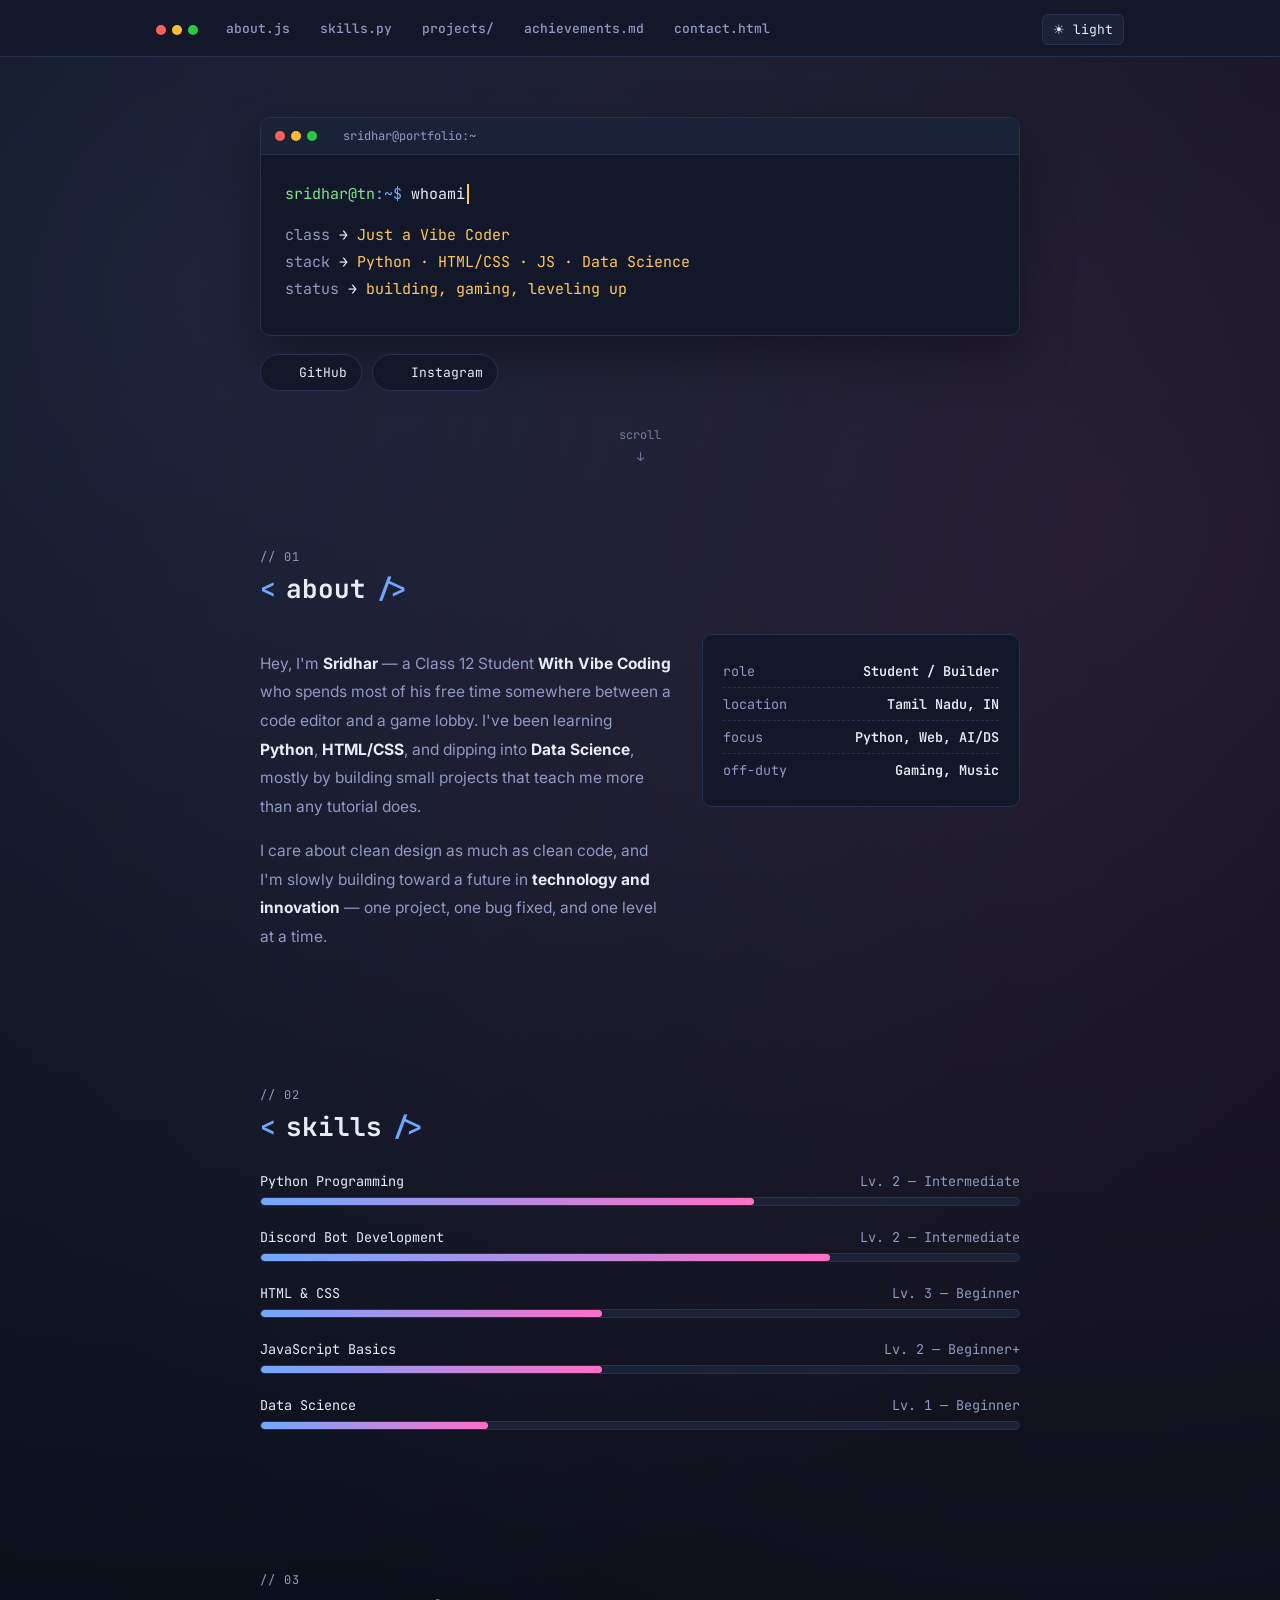
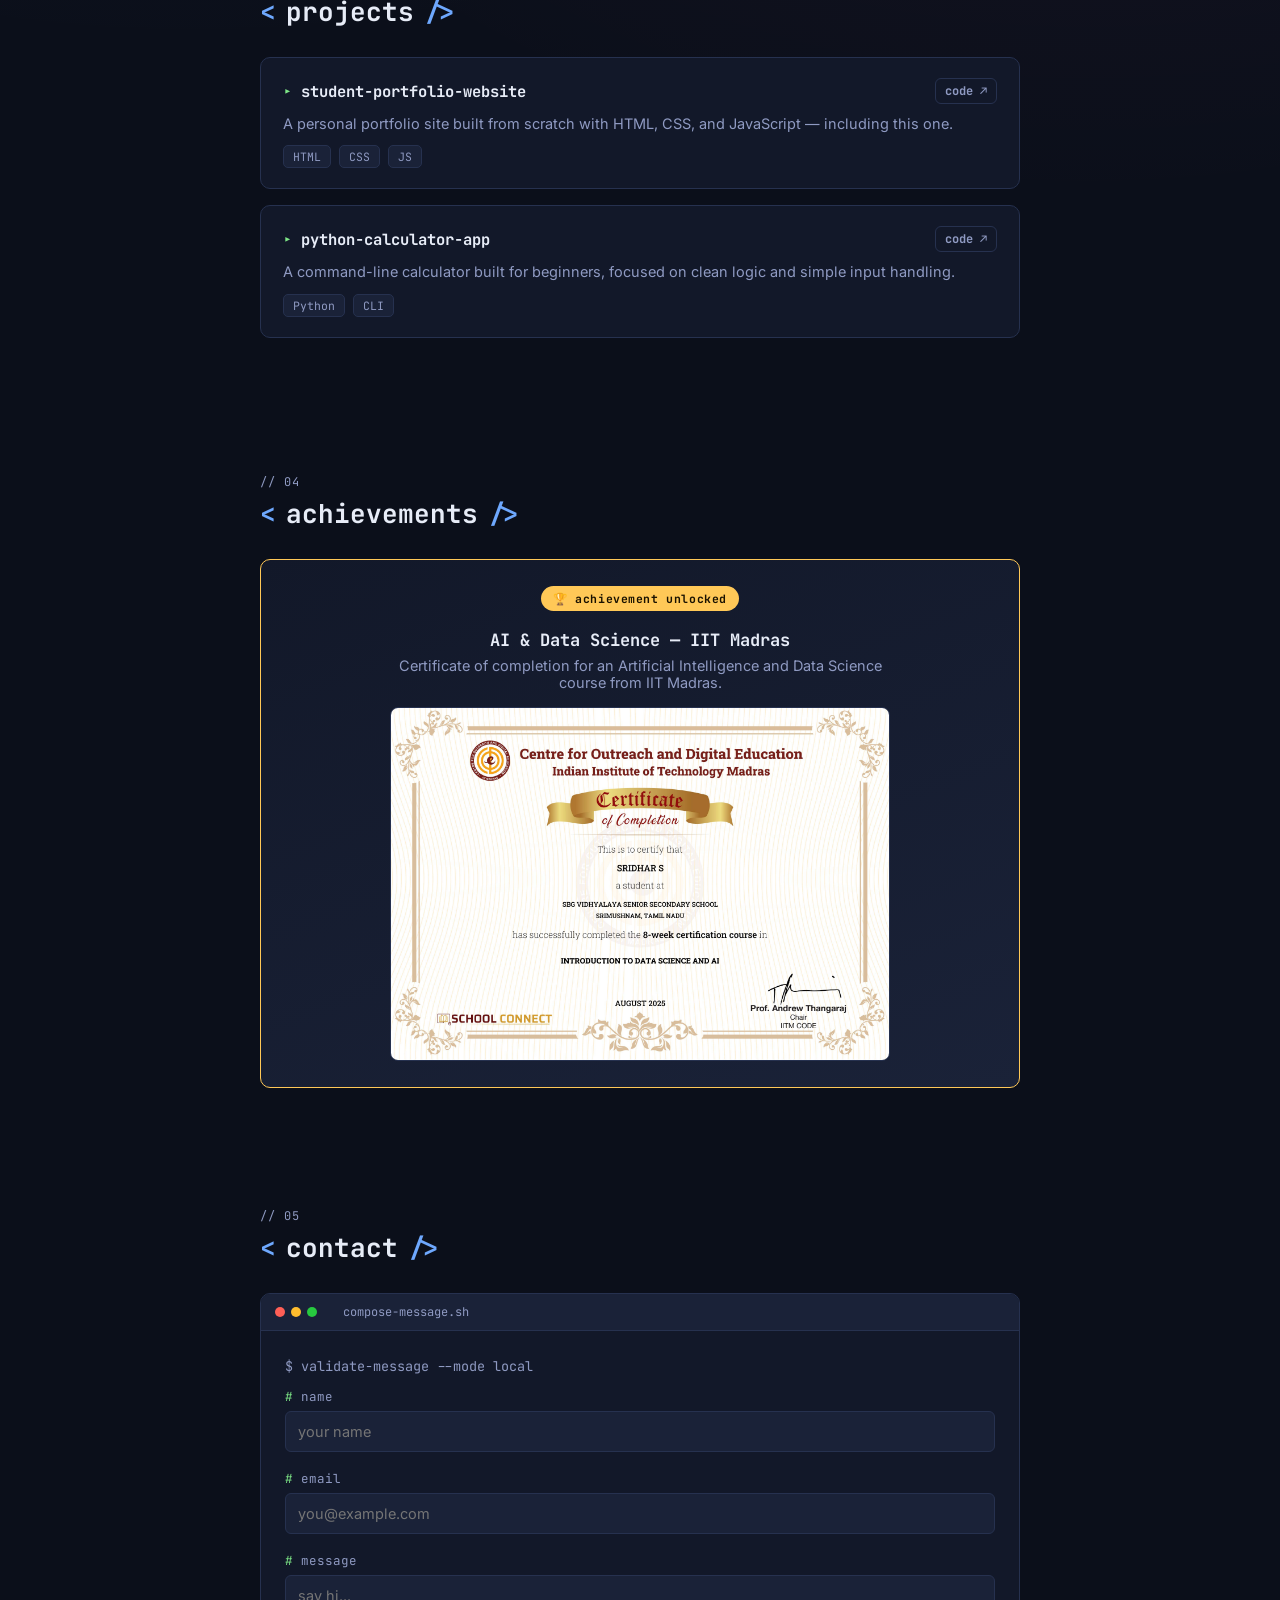
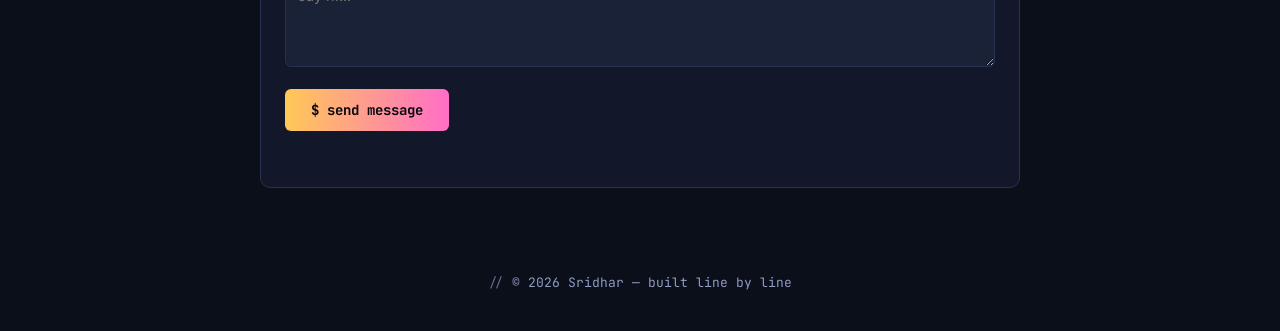
==== commit c858b2a1: "Add files via upload" ====
--- a/index.html
+++ b/index.html
@@ -695,1306 +695,6 @@
           </p>
           <p>
             I care about clean design as much as clean code, and I'm slowly building toward a future
-                --text-dim:#5b6485;
-    --blue:#2f5fd6;
-    --gold:#b8790a;
-    --pink:#c23e8f;
-    --green:#1f8a4c;
-    --red:#c8382c;
-  }
-
-  *{box-sizing:border-box;}
-  html{scroll-behavior:smooth;}
-  @media (prefers-reduced-motion: reduce){
-    html{scroll-behavior:auto;}
-    *{animation-duration:0.01ms !important; animation-iteration-count:1 !important; transition-duration:0.01ms !important;}
-  }
-
-  body{
-    margin:0;
-    background:var(--bg);
-    color:var(--text);
-    font-family:var(--sans);
-    transition:background 0.35s ease, color 0.35s ease;
-    background-image:
-      radial-gradient(circle at 15% 8%, rgba(110,168,254,0.12), transparent 40%),
-      radial-gradient(circle at 85% 15%, rgba(255,110,199,0.10), transparent 40%);
-  }
-
-  a{color:inherit;}
-  ::selection{background:var(--blue); color:#04070f;}
-  :focus-visible{outline:2px solid var(--gold); outline-offset:3px;}
-
-  .skip-link{
-    position:absolute;
-    left:12px;
-    top:-60px;
-    background:var(--gold);
-    color:#04070f;
-    font-family:var(--mono);
-    font-weight:700;
-    font-size:13px;
-    padding:10px 16px;
-    border-radius:6px;
-    z-index:2000;
-    transition:top 0.2s ease;
-  }
-  .skip-link:focus{top:12px;}
-
-  .progress-track{
-    position:sticky;
-    top:0;
-    height:3px;
-    width:100%;
-    background:transparent;
-    z-index:101;
-  }
-  .progress-fill{
-    height:100%;
-    width:0%;
-    background:linear-gradient(90deg, var(--blue), var(--pink), var(--gold));
-    transition:width 0.1s linear;
-  }
-
-  .titlebar{
-    position:sticky;
-    top:0;
-    z-index:100;
-    background:var(--surface);
-    border-bottom:1px solid var(--border);
-    backdrop-filter:blur(8px);
-  }
-
-  .titlebar-inner{
-    max-width:1000px;
-    margin:0 auto;
-    display:flex;
-    align-items:center;
-    gap:6px;
-    padding:10px 16px;
-  }
-
-  .dots{display:flex; gap:6px; margin-right:10px; flex-shrink:0;}
-  .dots span{width:10px; height:10px; border-radius:50%; display:inline-block;}
-  .dots span:nth-child(1){background:#ff5f56;}
-  .dots span:nth-child(2){background:#ffbd2e;}
-  .dots span:nth-child(3){background:#27c93f;}
-
-  .tabs{
-    display:flex;
-    gap:6px;
-    overflow-x:auto;
-    scrollbar-width:none;
-  }
-  .tabs::-webkit-scrollbar{display:none;}
-
-  .tab{
-    font-family:var(--mono);
-    font-size:13px;
-    font-weight:500;
-    color:var(--text-dim);
-    text-decoration:none;
-    padding:7px 12px;
-    border-radius:6px 6px 0 0;
-    border-bottom:2px solid transparent;
-    white-space:nowrap;
-    transition:color 0.2s ease, background 0.2s ease, border-color 0.2s ease;
-  }
-  .tab:hover{color:var(--text); background:var(--surface-2);}
-  .tab.active{color:var(--text); border-color:var(--blue);}
-
-  .theme-btn{
-    margin-left:auto;
-    flex-shrink:0;
-    background:var(--surface-2);
-    border:1px solid var(--border);
-    color:var(--text);
-    border-radius:6px;
-    padding:6px 10px;
-    font-family:var(--mono);
-    font-size:13px;
-    cursor:pointer;
-    transition:transform 0.2s ease, border-color 0.2s ease;
-  }
-  .theme-btn:hover{border-color:var(--blue); transform:translateY(-1px);}
-
-  .menu-btn{
-    display:none;
-    margin-left:auto;
-    background:var(--surface-2);
-    border:1px solid var(--border);
-    color:var(--text);
-    border-radius:6px;
-    width:36px;
-    height:32px;
-    cursor:pointer;
-    flex-shrink:0;
-    font-family:var(--mono);
-    font-size:16px;
-  }
-
-  .mobile-menu{
-    display:none;
-    flex-direction:column;
-    background:var(--surface);
-    border-bottom:1px solid var(--border);
-    overflow:hidden;
-    max-height:0;
-    transition:max-height 0.3s var(--ease);
-  }
-  .mobile-menu.open{max-height:320px;}
-  .mobile-menu a{
-    font-family:var(--mono);
-    font-size:14px;
-    color:var(--text-dim);
-    text-decoration:none;
-    padding:14px 20px;
-    border-bottom:1px solid var(--border);
-  }
-  .mobile-menu a.active{color:var(--blue);}
-
-  .hero{
-    max-width:800px;
-    margin:60px auto 24px;
-    padding:0 20px;
-    opacity:0;
-    transform:translateY(14px);
-    animation:heroIn 0.8s var(--ease) forwards 0.1s;
-  }
-  @keyframes heroIn{to{opacity:1; transform:translateY(0);}}
-
-  .terminal{
-    background:var(--surface);
-    border:1px solid var(--border);
-    border-radius:var(--radius);
-    box-shadow:0 20px 50px rgba(0,0,0,0.35);
-    overflow:hidden;
-  }
-
-  .terminal-bar{
-    display:flex;
-    align-items:center;
-    gap:8px;
-    padding:10px 14px;
-    background:var(--surface-2);
-    border-bottom:1px solid var(--border);
-  }
-
-  .terminal-title{
-    font-family:var(--mono);
-    font-size:12px;
-    color:var(--text-dim);
-    margin-left:8px;
-  }
-
-  .terminal-body{
-    padding:26px 24px 32px;
-    font-family:var(--mono);
-    font-size:15px;
-    line-height:1.8;
-  }
-
-  .prompt{color:var(--green);}
-  .path{color:var(--blue);}
-  .cmd{color:var(--text);}
-  .out-label{color:var(--text-dim);}
-  .out-key{color:var(--gold);}
-
-  #typed-line{border-right:2px solid var(--gold); padding-right:2px;}
-  .cursor-blink{animation:blink 1s step-end infinite;}
-  @keyframes blink{50%{border-color:transparent;}}
-
-  .out-line{
-    opacity:0;
-    transform:translateY(4px);
-    transition:opacity 0.4s ease, transform 0.4s ease;
-  }
-  .out-line.show{opacity:1; transform:translateY(0);}
-
-  .hero-links{
-    display:flex;
-    gap:10px;
-    margin-top:18px;
-    flex-wrap:wrap;
-  }
-
-  .pill{
-    display:inline-flex;
-    align-items:center;
-    gap:8px;
-    font-family:var(--mono);
-    font-size:13px;
-    padding:9px 14px;
-    border-radius:999px;
-    border:1px solid var(--border);
-    background:var(--surface);
-    text-decoration:none;
-    color:var(--text);
-    transition:border-color 0.2s ease, transform 0.2s ease, background 0.2s ease;
-  }
-  .pill:hover{border-color:var(--blue); transform:translateY(-2px); background:var(--surface-2);}
-  .pill img{width:16px; height:16px; opacity:0.85;}
-  body:not(.light) .pill img{filter:invert(1);}
-
-  .scroll-cue{
-    text-align:center;
-    margin-top:36px;
-    font-family:var(--mono);
-    font-size:12px;
-    color:var(--text-dim);
-    display:flex;
-    flex-direction:column;
-    align-items:center;
-    gap:6px;
-    opacity:0.75;
-  }
-  .scroll-cue .arrow{animation:bob 1.6s ease-in-out infinite;}
-  @keyframes bob{0%,100%{transform:translateY(0);} 50%{transform:translateY(6px);}}
-
-  section{
-    max-width:800px;
-    margin:0 auto;
-    padding:60px 20px;
-    scroll-margin-top:70px;
-  }
-
-  .reveal{
-    opacity:0;
-    transform:translateY(24px);
-    transition:opacity 0.7s var(--ease), transform 0.7s var(--ease);
-  }
-  .reveal.in-view{opacity:1; transform:translateY(0);}
-
-  .eyebrow{
-    font-family:var(--mono);
-    font-size:12px;
-    letter-spacing:0.08em;
-    color:var(--text-dim);
-    text-transform:uppercase;
-    margin:0 0 6px;
-  }
-
-  h2{
-    font-family:var(--mono);
-    font-size:26px;
-    margin:0 0 28px;
-    display:flex;
-    align-items:baseline;
-    gap:10px;
-  }
-  h2 .bracket{color:var(--blue);}
-
-  .about-grid{
-    display:grid;
-    grid-template-columns:1.3fr 1fr;
-    gap:28px;
-    align-items:start;
-  }
-
-  .about-text p{
-    line-height:1.85;
-    color:var(--text-dim);
-    font-size:15.5px;
-  }
-  .about-text strong{color:var(--text); font-weight:700;}
-
-  .stat-card{
-    background:var(--surface);
-    border:1px solid var(--border);
-    border-radius:var(--radius);
-    padding:20px;
-    font-family:var(--mono);
-    font-size:13.5px;
-    transition:border-color 0.25s ease, transform 0.25s ease;
-  }
-  .stat-card:hover{border-color:var(--blue); transform:translateY(-2px);}
-  .stat-card .stat-row{
-    display:flex;
-    justify-content:space-between;
-    padding:7px 0;
-    border-bottom:1px dashed var(--border);
-    color:var(--text-dim);
-  }
-  .stat-card .stat-row:last-child{border-bottom:none;}
-  .stat-card .stat-row span:last-child{color:var(--text); font-weight:600;}
-
-  .skill{margin-bottom:22px;}
-  .skill-top{
-    display:flex;
-    justify-content:space-between;
-    font-family:var(--mono);
-    font-size:13.5px;
-    margin-bottom:7px;
-  }
-  .skill-top .lvl{color:var(--text-dim);}
-  .bar-track{
-    height:9px;
-    border-radius:6px;
-    background:var(--surface-2);
-    border:1px solid var(--border);
-    overflow:hidden;
-  }
-  .bar-fill{
-    height:100%;
-    border-radius:6px;
-    background:linear-gradient(90deg, var(--blue), var(--pink));
-    width:0%;
-    transition:width 1.1s var(--ease);
-  }
-
-  .project-card{
-    background:var(--surface);
-    border:1px solid var(--border);
-    border-radius:var(--radius);
-    padding:20px 22px;
-    margin-bottom:16px;
-    transition:border-color 0.25s ease, transform 0.25s ease, box-shadow 0.25s ease;
-    position:relative;
-  }
-  .project-card:hover{
-    border-color:var(--blue);
-    transform:translateY(-4px);
-    box-shadow:0 16px 32px rgba(0,0,0,0.28);
-  }
-  .project-head{
-    display:flex;
-    align-items:center;
-    justify-content:space-between;
-    gap:10px;
-    font-family:var(--mono);
-    font-weight:700;
-    font-size:15.5px;
-    margin-bottom:8px;
-  }
-  .project-head .name::before{content:"▸ "; color:var(--green);}
-  .project-head a{
-    font-size:12px;
-    color:var(--text-dim);
-    text-decoration:none;
-    border:1px solid var(--border);
-    padding:4px 9px;
-    border-radius:6px;
-    transition:color 0.2s ease, border-color 0.2s ease;
-    white-space:nowrap;
-  }
-  .project-head a:hover{color:var(--blue); border-color:var(--blue);}
-  .project-card p{color:var(--text-dim); margin:0 0 10px; font-size:14.5px; line-height:1.6;}
-  .tag-row{display:flex; gap:8px; flex-wrap:wrap;}
-  .tag{
-    font-family:var(--mono);
-    font-size:11.5px;
-    padding:3px 9px;
-    border-radius:5px;
-    background:var(--surface-2);
-    border:1px solid var(--border);
-    color:var(--text-dim);
-  }
-
-  .achievement-card{
-    background:linear-gradient(160deg, var(--surface), var(--surface-2));
-    border:1px solid var(--gold);
-    border-radius:var(--radius);
-    padding:26px 22px;
-    text-align:center;
-    position:relative;
-    overflow:hidden;
-    transition:transform 0.25s ease, box-shadow 0.25s ease;
-  }
-  .achievement-card:hover{transform:translateY(-3px); box-shadow:0 16px 34px rgba(0,0,0,0.25);}
-  .achievement-badge{
-    display:inline-flex;
-    align-items:center;
-    gap:6px;
-    font-family:var(--mono);
-    font-size:11.5px;
-    letter-spacing:0.05em;
-    color:#1a1200;
-    background:var(--gold);
-    padding:5px 12px;
-    border-radius:999px;
-    font-weight:700;
-    margin-bottom:12px;
-  }
-  .achievement-card h3{margin:6px 0 6px; font-family:var(--mono); font-size:17px;}
-  .achievement-card p{color:var(--text-dim); font-size:14.5px; max-width:520px; margin:0 auto 16px;}
-  .achievement-card img{
-    width:70%;
-    max-width:520px;
-    border-radius:8px;
-    border:1px solid var(--border);
-    display:block;
-    margin:0 auto;
-  }
-
-  .contact-window{
-    background:var(--surface);
-    border:1px solid var(--border);
-    border-radius:var(--radius);
-    overflow:hidden;
-  }
-  .contact-window .terminal-bar{margin:0;}
-  .contact-body{padding:26px 24px;}
-  .contact-body > p{
-    font-family:var(--mono);
-    font-size:13.5px;
-    color:var(--text-dim);
-    margin-top:0;
-  }
-
-  .field{margin-bottom:18px; text-align:left;}
-  .field label{
-    display:block;
-    font-family:var(--mono);
-    font-size:12.5px;
-    color:var(--text-dim);
-    margin-bottom:6px;
-  }
-  .field label::before{content:"# "; color:var(--green);}
-  .field input, .field textarea{
-    width:100%;
-    padding:11px 12px;
-    border-radius:6px;
-    border:1px solid var(--border);
-    background:var(--surface-2);
-    color:var(--text);
-    font-family:var(--sans);
-    font-size:14.5px;
-    transition:border-color 0.2s ease, box-shadow 0.2s ease;
-  }
-  .field input:focus, .field textarea:focus{
-    border-color:var(--blue);
-    outline:none;
-    box-shadow:0 0 0 3px rgba(110,168,254,0.18);
-  }
-  .field.error input, .field.error textarea{
-    border-color:var(--red);
-    box-shadow:0 0 0 3px rgba(255,107,107,0.15);
-    animation:shake 0.35s ease;
-  }
-  .field .error-msg{
-    display:none;
-    font-family:var(--mono);
-    font-size:12px;
-    color:var(--red);
-    margin-top:6px;
-  }
-  .field.error .error-msg{display:block;}
-  @keyframes shake{
-    0%,100%{transform:translateX(0);}
-    25%{transform:translateX(-4px);}
-    75%{transform:translateX(4px);}
-  }
-
-  .send-btn{
-    font-family:var(--mono);
-    font-weight:700;
-    font-size:14px;
-    color:#04070f;
-    background:linear-gradient(90deg, var(--gold), var(--pink));
-    border:none;
-    padding:12px 26px;
-    border-radius:6px;
-    cursor:pointer;
-    transition:transform 0.2s ease, filter 0.2s ease, opacity 0.2s ease;
-  }
-  .send-btn:hover{transform:translateY(-2px); filter:brightness(1.06);}
-  .send-btn:disabled{opacity:0.6; cursor:default; transform:none;}
-  .send-btn .spin{display:none;}
-  .send-btn.loading .label{display:none;}
-  .send-btn.loading .spin{display:inline-block;}
-  @keyframes spin{to{transform:rotate(360deg);}}
-  .spin{
-    width:12px; height:12px;
-    border:2px solid rgba(4,7,15,0.3);
-    border-top-color:#04070f;
-    border-radius:50%;
-    animation:spin 0.7s linear infinite;
-  }
-
-  .form-status{
-    font-family:var(--mono);
-    font-size:13px;
-    color:var(--green);
-    margin-top:12px;
-    min-height:18px;
-    opacity:0;
-    transform:translateY(4px);
-    transition:opacity 0.35s ease, transform 0.35s ease;
-  }
-  .form-status.show{opacity:1; transform:translateY(0);}
-
-  footer{
-    text-align:center;
-    padding:26px 20px 40px;
-    font-family:var(--mono);
-    font-size:13px;
-    color:var(--text-dim);
-  }
-  footer .cmt{color:var(--text-dim); opacity:0.7;}
-
-  #topBtn{
-    position:fixed;
-    bottom:26px;
-    right:26px;
-    background:var(--surface);
-    color:var(--text);
-    border:1px solid var(--border);
-    font-family:var(--mono);
-    font-size:13px;
-    padding:10px 14px;
-    border-radius:8px;
-    cursor:pointer;
-    opacity:0;
-    pointer-events:none;
-    transform:translateY(10px);
-    box-shadow:0 8px 20px rgba(0,0,0,0.3);
-    z-index:1000;
-    transition:border-color 0.2s ease, transform 0.2s ease, opacity 0.2s ease;
-  }
-  #topBtn.visible{opacity:1; pointer-events:auto; transform:translateY(0);}
-  #topBtn:hover{border-color:var(--blue); transform:translateY(-2px);}
-
-  @media (max-width:680px){
-    .tabs{display:none;}
-    .menu-btn{display:inline-block;}
-    .mobile-menu{display:flex;}
-    .about-grid{grid-template-columns:1fr;}
-    h2{font-size:22px;}
-    .terminal-body{font-size:13.5px;}
-    .project-head{flex-wrap:wrap; gap:8px;}
-  }
-</style>
-</head>
-<body>
-
-<a class="skip-link" href="#main-content">Skip to content</a>
-
-<button id="topBtn" type="button" aria-label="Back to top">↑ top</button>
-
-<div class="titlebar">
-  <div class="progress-track"><div class="progress-fill" id="progressFill"></div></div>
-  <div class="titlebar-inner">
-    <span class="dots"><span></span><span></span><span></span></span>
-    <nav class="tabs" aria-label="Section navigation">
-      <a class="tab" href="#about" data-nav>about.js</a>
-      <a class="tab" href="#skills" data-nav>skills.py</a>
-      <a class="tab" href="#projects" data-nav>projects/</a>
-      <a class="tab" href="#achievements" data-nav>achievements.md</a>
-      <a class="tab" href="#contact" data-nav>contact.html</a>
-    </nav>
-    <button class="theme-btn" id="themeToggle" type="button" aria-label="Toggle light theme">☀ light</button>
-    <button class="menu-btn" id="menuToggle" type="button" aria-label="Open menu" aria-expanded="false">☰</button>
-  </div>
-  <nav class="mobile-menu" id="mobileMenu" aria-label="Mobile section navigation">
-    <a href="#about" data-nav>about.js</a>
-    <a href="#skills" data-nav>skills.py</a>
-    <a href="#projects" data-nav>projects/</a>
-    <a href="#achievements" data-nav>achievements.md</a>
-    <a href="#contact" data-nav>contact.html</a>
-  </nav>
-</div>
-
-<main id="main-content">
-  <section class="hero" id="top">
-    <div class="terminal">
-      <div class="terminal-bar">
-        <span class="dots"><span></span><span></span><span></span></span>
-        <span class="terminal-title">sridhar@portfolio:~</span>
-      </div>
-      <div class="terminal-body">
-        <div><span class="prompt">sridhar@tn</span><span class="path">:~$</span> <span class="cmd" id="typed-line"></span></div>
-        <div style="margin-top:14px;">
-          <div class="out-line"><span class="out-label">class</span> → <span class="out-key">Just a Vibe Coder</span></div>
-          <div class="out-line"><span class="out-label">stack</span> → <span class="out-key">Python · HTML/CSS · JS · Data Science</span></div>
-          <div class="out-line"><span class="out-label">status</span> → <span class="out-key">building, gaming, leveling up</span></div>
-        </div>
-      </div>
-    </div>
-
-    <div class="hero-links">
-      <a class="pill" href="https://github.com/TELEX2009" target="_blank" rel="noopener noreferrer">
-        <img src="https://cdn.jsdelivr.net/npm/simple-icons@v9/icons/github.svg" alt=""> GitHub
-      </a>
-      <a class="pill" href="https://www.instagram.com/its_me_telex" target="_blank" rel="noopener noreferrer">
-        <img src="https://cdn.jsdelivr.net/npm/simple-icons@v9/icons/instagram.svg" alt=""> Instagram
-      </a>
-    </div>
-
-    <div class="scroll-cue">
-      <span>scroll</span>
-      <span class="arrow">↓</span>
-    </div>
-  </section>
-
-  <section id="about">
-    <div class="reveal">
-      <p class="eyebrow">// 01</p>
-      <h2><span class="bracket">&lt;</span>about<span class="bracket">/&gt;</span></h2>
-      <div class="about-grid">
-        <div class="about-text">
-          <p>
-            Hey, I'm <strong>Sridhar</strong> — a Class 12 Student  <strong> With Vibe Coding</strong>
-            who spends most of his free time somewhere between a code editor and a game lobby.
-            I've been learning <strong>Python</strong>, <strong>HTML/CSS</strong>, and dipping into
-            <strong>Data Science</strong>, mostly by building small projects that teach me more than
-            any tutorial does.
-          </p>
-          <p>
-            I care about clean design as much as clean code, and I'm slowly building toward a future
-            in <strong>technology and innovation</strong> — one project, one bug fixed, and one level
-            at a time.
-          </p>
-        </div>
-        <div class="stat-card">
-          <div class="stat-row"><span>role</span><span>Student / Builder</span></div>
-          <div class="stat-row"><span>location</span><span>Tamil Nadu, IN</span></div>
-          <div class="stat-row"><span>focus</span><span>Python, Web, AI/DS</span></div>
-          <div class="stat-row"><span>off-duty</span><span>Gaming, Music</span></div>
-    --blue:#2f5fd6;
-    --gold:#b8790a;
-    --pink:#c23e8f;
-    --green:#1f8a4c;
-    --red:#c8382c;
-  }
-
-  *{box-sizing:border-box;}
-  html{scroll-behavior:smooth;}
-  @media (prefers-reduced-motion: reduce){
-    html{scroll-behavior:auto;}
-    *{animation-duration:0.01ms !important; animation-iteration-count:1 !important; transition-duration:0.01ms !important;}
-  }
-
-  body{
-    margin:0;
-    background:var(--bg);
-    color:var(--text);
-    font-family:var(--sans);
-    transition:background 0.35s ease, color 0.35s ease;
-    background-image:
-      radial-gradient(circle at 15% 8%, rgba(110,168,254,0.12), transparent 40%),
-      radial-gradient(circle at 85% 15%, rgba(255,110,199,0.10), transparent 40%);
-  }
-
-  a{color:inherit;}
-  ::selection{background:var(--blue); color:#04070f;}
-  :focus-visible{outline:2px solid var(--gold); outline-offset:3px;}
-
-  .skip-link{
-    position:absolute;
-    left:12px;
-    top:-60px;
-    background:var(--gold);
-    color:#04070f;
-    font-family:var(--mono);
-    font-weight:700;
-    font-size:13px;
-    padding:10px 16px;
-    border-radius:6px;
-    z-index:2000;
-    transition:top 0.2s ease;
-  }
-  .skip-link:focus{top:12px;}
-
-  .progress-track{
-    position:sticky;
-    top:0;
-    height:3px;
-    width:100%;
-    background:transparent;
-    z-index:101;
-  }
-  .progress-fill{
-    height:100%;
-    width:0%;
-    background:linear-gradient(90deg, var(--blue), var(--pink), var(--gold));
-    transition:width 0.1s linear;
-  }
-
-  .titlebar{
-    position:sticky;
-    top:0;
-    z-index:100;
-    background:var(--surface);
-    border-bottom:1px solid var(--border);
-    backdrop-filter:blur(8px);
-  }
-
-  .titlebar-inner{
-    max-width:1000px;
-    margin:0 auto;
-    display:flex;
-    align-items:center;
-    gap:6px;
-    padding:10px 16px;
-  }
-
-  .dots{display:flex; gap:6px; margin-right:10px; flex-shrink:0;}
-  .dots span{width:10px; height:10px; border-radius:50%; display:inline-block;}
-  .dots span:nth-child(1){background:#ff5f56;}
-  .dots span:nth-child(2){background:#ffbd2e;}
-  .dots span:nth-child(3){background:#27c93f;}
-
-  .tabs{
-    display:flex;
-    gap:6px;
-    overflow-x:auto;
-    scrollbar-width:none;
-  }
-  .tabs::-webkit-scrollbar{display:none;}
-
-  .tab{
-    font-family:var(--mono);
-    font-size:13px;
-    font-weight:500;
-    color:var(--text-dim);
-    text-decoration:none;
-    padding:7px 12px;
-    border-radius:6px 6px 0 0;
-    border-bottom:2px solid transparent;
-    white-space:nowrap;
-    transition:color 0.2s ease, background 0.2s ease, border-color 0.2s ease;
-  }
-  .tab:hover{color:var(--text); background:var(--surface-2);}
-  .tab.active{color:var(--text); border-color:var(--blue);}
-
-  .theme-btn{
-    margin-left:auto;
-    flex-shrink:0;
-    background:var(--surface-2);
-    border:1px solid var(--border);
-    color:var(--text);
-    border-radius:6px;
-    padding:6px 10px;
-    font-family:var(--mono);
-    font-size:13px;
-    cursor:pointer;
-    transition:transform 0.2s ease, border-color 0.2s ease;
-  }
-  .theme-btn:hover{border-color:var(--blue); transform:translateY(-1px);}
-
-  .menu-btn{
-    display:none;
-    margin-left:auto;
-    background:var(--surface-2);
-    border:1px solid var(--border);
-    color:var(--text);
-    border-radius:6px;
-    width:36px;
-    height:32px;
-    cursor:pointer;
-    flex-shrink:0;
-    font-family:var(--mono);
-    font-size:16px;
-  }
-
-  .mobile-menu{
-    display:none;
-    flex-direction:column;
-    background:var(--surface);
-    border-bottom:1px solid var(--border);
-    overflow:hidden;
-    max-height:0;
-    transition:max-height 0.3s var(--ease);
-  }
-  .mobile-menu.open{max-height:320px;}
-  .mobile-menu a{
-    font-family:var(--mono);
-    font-size:14px;
-    color:var(--text-dim);
-    text-decoration:none;
-    padding:14px 20px;
-    border-bottom:1px solid var(--border);
-  }
-  .mobile-menu a.active{color:var(--blue);}
-
-  .hero{
-    max-width:800px;
-    margin:60px auto 24px;
-    padding:0 20px;
-    opacity:0;
-    transform:translateY(14px);
-    animation:heroIn 0.8s var(--ease) forwards 0.1s;
-  }
-  @keyframes heroIn{to{opacity:1; transform:translateY(0);}}
-
-  .terminal{
-    background:var(--surface);
-    border:1px solid var(--border);
-    border-radius:var(--radius);
-    box-shadow:0 20px 50px rgba(0,0,0,0.35);
-    overflow:hidden;
-  }
-
-  .terminal-bar{
-    display:flex;
-    align-items:center;
-    gap:8px;
-    padding:10px 14px;
-    background:var(--surface-2);
-    border-bottom:1px solid var(--border);
-  }
-
-  .terminal-title{
-    font-family:var(--mono);
-    font-size:12px;
-    color:var(--text-dim);
-    margin-left:8px;
-  }
-
-  .terminal-body{
-    padding:26px 24px 32px;
-    font-family:var(--mono);
-    font-size:15px;
-    line-height:1.8;
-  }
-
-  .prompt{color:var(--green);}
-  .path{color:var(--blue);}
-  .cmd{color:var(--text);}
-  .out-label{color:var(--text-dim);}
-  .out-key{color:var(--gold);}
-
-  #typed-line{border-right:2px solid var(--gold); padding-right:2px;}
-  .cursor-blink{animation:blink 1s step-end infinite;}
-  @keyframes blink{50%{border-color:transparent;}}
-
-  .out-line{
-    opacity:0;
-    transform:translateY(4px);
-    transition:opacity 0.4s ease, transform 0.4s ease;
-  }
-  .out-line.show{opacity:1; transform:translateY(0);}
-
-  .hero-links{
-    display:flex;
-    gap:10px;
-    margin-top:18px;
-    flex-wrap:wrap;
-  }
-
-  .pill{
-    display:inline-flex;
-    align-items:center;
-    gap:8px;
-    font-family:var(--mono);
-    font-size:13px;
-    padding:9px 14px;
-    border-radius:999px;
-    border:1px solid var(--border);
-    background:var(--surface);
-    text-decoration:none;
-    color:var(--text);
-    transition:border-color 0.2s ease, transform 0.2s ease, background 0.2s ease;
-  }
-  .pill:hover{border-color:var(--blue); transform:translateY(-2px); background:var(--surface-2);}
-  .pill img{width:16px; height:16px; opacity:0.85;}
-  body:not(.light) .pill img{filter:invert(1);}
-
-  .scroll-cue{
-    text-align:center;
-    margin-top:36px;
-    font-family:var(--mono);
-    font-size:12px;
-    color:var(--text-dim);
-    display:flex;
-    flex-direction:column;
-    align-items:center;
-    gap:6px;
-    opacity:0.75;
-  }
-  .scroll-cue .arrow{animation:bob 1.6s ease-in-out infinite;}
-  @keyframes bob{0%,100%{transform:translateY(0);} 50%{transform:translateY(6px);}}
-
-  section{
-    max-width:800px;
-    margin:0 auto;
-    padding:60px 20px;
-    scroll-margin-top:70px;
-  }
-
-  .reveal{
-    opacity:0;
-    transform:translateY(24px);
-    transition:opacity 0.7s var(--ease), transform 0.7s var(--ease);
-  }
-  .reveal.in-view{opacity:1; transform:translateY(0);}
-
-  .eyebrow{
-    font-family:var(--mono);
-    font-size:12px;
-    letter-spacing:0.08em;
-    color:var(--text-dim);
-    text-transform:uppercase;
-    margin:0 0 6px;
-  }
-
-  h2{
-    font-family:var(--mono);
-    font-size:26px;
-    margin:0 0 28px;
-    display:flex;
-    align-items:baseline;
-    gap:10px;
-  }
-  h2 .bracket{color:var(--blue);}
-
-  .about-grid{
-    display:grid;
-    grid-template-columns:1.3fr 1fr;
-    gap:28px;
-    align-items:start;
-  }
-
-  .about-text p{
-    line-height:1.85;
-    color:var(--text-dim);
-    font-size:15.5px;
-  }
-  .about-text strong{color:var(--text); font-weight:700;}
-
-  .stat-card{
-    background:var(--surface);
-    border:1px solid var(--border);
-    border-radius:var(--radius);
-    padding:20px;
-    font-family:var(--mono);
-    font-size:13.5px;
-    transition:border-color 0.25s ease, transform 0.25s ease;
-  }
-  .stat-card:hover{border-color:var(--blue); transform:translateY(-2px);}
-  .stat-card .stat-row{
-    display:flex;
-    justify-content:space-between;
-    padding:7px 0;
-    border-bottom:1px dashed var(--border);
-    color:var(--text-dim);
-  }
-  .stat-card .stat-row:last-child{border-bottom:none;}
-  .stat-card .stat-row span:last-child{color:var(--text); font-weight:600;}
-
-  .skill{margin-bottom:22px;}
-  .skill-top{
-    display:flex;
-    justify-content:space-between;
-    font-family:var(--mono);
-    font-size:13.5px;
-    margin-bottom:7px;
-  }
-  .skill-top .lvl{color:var(--text-dim);}
-  .bar-track{
-    height:9px;
-    border-radius:6px;
-    background:var(--surface-2);
-    border:1px solid var(--border);
-    overflow:hidden;
-  }
-  .bar-fill{
-    height:100%;
-    border-radius:6px;
-    background:linear-gradient(90deg, var(--blue), var(--pink));
-    width:0%;
-    transition:width 1.1s var(--ease);
-  }
-
-  .project-card{
-    background:var(--surface);
-    border:1px solid var(--border);
-    border-radius:var(--radius);
-    padding:20px 22px;
-    margin-bottom:16px;
-    transition:border-color 0.25s ease, transform 0.25s ease, box-shadow 0.25s ease;
-    position:relative;
-  }
-  .project-card:hover{
-    border-color:var(--blue);
-    transform:translateY(-4px);
-    box-shadow:0 16px 32px rgba(0,0,0,0.28);
-  }
-  .project-head{
-    display:flex;
-    align-items:center;
-    justify-content:space-between;
-    gap:10px;
-    font-family:var(--mono);
-    font-weight:700;
-    font-size:15.5px;
-    margin-bottom:8px;
-  }
-  .project-head .name::before{content:"▸ "; color:var(--green);}
-  .project-head a{
-    font-size:12px;
-    color:var(--text-dim);
-    text-decoration:none;
-    border:1px solid var(--border);
-    padding:4px 9px;
-    border-radius:6px;
-    transition:color 0.2s ease, border-color 0.2s ease;
-    white-space:nowrap;
-  }
-  .project-head a:hover{color:var(--blue); border-color:var(--blue);}
-  .project-card p{color:var(--text-dim); margin:0 0 10px; font-size:14.5px; line-height:1.6;}
-  .tag-row{display:flex; gap:8px; flex-wrap:wrap;}
-  .tag{
-    font-family:var(--mono);
-    font-size:11.5px;
-    padding:3px 9px;
-    border-radius:5px;
-    background:var(--surface-2);
-    border:1px solid var(--border);
-    color:var(--text-dim);
-  }
-
-  .achievement-card{
-    background:linear-gradient(160deg, var(--surface), var(--surface-2));
-    border:1px solid var(--gold);
-    border-radius:var(--radius);
-    padding:26px 22px;
-    text-align:center;
-    position:relative;
-    overflow:hidden;
-    transition:transform 0.25s ease, box-shadow 0.25s ease;
-  }
-  .achievement-card:hover{transform:translateY(-3px); box-shadow:0 16px 34px rgba(0,0,0,0.25);}
-  .achievement-badge{
-    display:inline-flex;
-    align-items:center;
-    gap:6px;
-    font-family:var(--mono);
-    font-size:11.5px;
-    letter-spacing:0.05em;
-    color:#1a1200;
-    background:var(--gold);
-    padding:5px 12px;
-    border-radius:999px;
-    font-weight:700;
-    margin-bottom:12px;
-  }
-  .achievement-card h3{margin:6px 0 6px; font-family:var(--mono); font-size:17px;}
-  .achievement-card p{color:var(--text-dim); font-size:14.5px; max-width:520px; margin:0 auto 16px;}
-  .achievement-card img{
-    width:70%;
-    max-width:520px;
-    border-radius:8px;
-    border:1px solid var(--border);
-    display:block;
-    margin:0 auto;
-  }
-
-  .contact-window{
-    background:var(--surface);
-    border:1px solid var(--border);
-    border-radius:var(--radius);
-    overflow:hidden;
-  }
-  .contact-window .terminal-bar{margin:0;}
-  .contact-body{padding:26px 24px;}
-  .contact-body > p{
-    font-family:var(--mono);
-    font-size:13.5px;
-    color:var(--text-dim);
-    margin-top:0;
-  }
-
-  .field{margin-bottom:18px; text-align:left;}
-  .field label{
-    display:block;
-    font-family:var(--mono);
-    font-size:12.5px;
-    color:var(--text-dim);
-    margin-bottom:6px;
-  }
-  .field label::before{content:"# "; color:var(--green);}
-  .field input, .field textarea{
-    width:100%;
-    padding:11px 12px;
-    border-radius:6px;
-    border:1px solid var(--border);
-    background:var(--surface-2);
-    color:var(--text);
-    font-family:var(--sans);
-    font-size:14.5px;
-    transition:border-color 0.2s ease, box-shadow 0.2s ease;
-  }
-  .field input:focus, .field textarea:focus{
-    border-color:var(--blue);
-    outline:none;
-    box-shadow:0 0 0 3px rgba(110,168,254,0.18);
-  }
-  .field.error input, .field.error textarea{
-    border-color:var(--red);
-    box-shadow:0 0 0 3px rgba(255,107,107,0.15);
-    animation:shake 0.35s ease;
-  }
-  .field .error-msg{
-    display:none;
-    font-family:var(--mono);
-    font-size:12px;
-    color:var(--red);
-    margin-top:6px;
-  }
-  .field.error .error-msg{display:block;}
-  @keyframes shake{
-    0%,100%{transform:translateX(0);}
-    25%{transform:translateX(-4px);}
-    75%{transform:translateX(4px);}
-  }
-
-  .send-btn{
-    font-family:var(--mono);
-    font-weight:700;
-    font-size:14px;
-    color:#04070f;
-    background:linear-gradient(90deg, var(--gold), var(--pink));
-    border:none;
-    padding:12px 26px;
-    border-radius:6px;
-    cursor:pointer;
-    transition:transform 0.2s ease, filter 0.2s ease, opacity 0.2s ease;
-  }
-  .send-btn:hover{transform:translateY(-2px); filter:brightness(1.06);}
-  .send-btn:disabled{opacity:0.6; cursor:default; transform:none;}
-  .send-btn .spin{display:none;}
-  .send-btn.loading .label{display:none;}
-  .send-btn.loading .spin{display:inline-block;}
-  @keyframes spin{to{transform:rotate(360deg);}}
-  .spin{
-    width:12px; height:12px;
-    border:2px solid rgba(4,7,15,0.3);
-    border-top-color:#04070f;
-    border-radius:50%;
-    animation:spin 0.7s linear infinite;
-  }
-
-  .form-status{
-    font-family:var(--mono);
-    font-size:13px;
-    color:var(--green);
-    margin-top:12px;
-    min-height:18px;
-    opacity:0;
-    transform:translateY(4px);
-    transition:opacity 0.35s ease, transform 0.35s ease;
-  }
-  .form-status.show{opacity:1; transform:translateY(0);}
-
-  footer{
-    text-align:center;
-    padding:26px 20px 40px;
-    font-family:var(--mono);
-    font-size:13px;
-    color:var(--text-dim);
-  }
-  footer .cmt{color:var(--text-dim); opacity:0.7;}
-
-  #topBtn{
-    position:fixed;
-    bottom:26px;
-    right:26px;
-    background:var(--surface);
-    color:var(--text);
-    border:1px solid var(--border);
-    font-family:var(--mono);
-    font-size:13px;
-    padding:10px 14px;
-    border-radius:8px;
-    cursor:pointer;
-    opacity:0;
-    pointer-events:none;
-    transform:translateY(10px);
-    box-shadow:0 8px 20px rgba(0,0,0,0.3);
-    z-index:1000;
-    transition:border-color 0.2s ease, transform 0.2s ease, opacity 0.2s ease;
-  }
-  #topBtn.visible{opacity:1; pointer-events:auto; transform:translateY(0);}
-  #topBtn:hover{border-color:var(--blue); transform:translateY(-2px);}
-
-  @media (max-width:680px){
-    .tabs{display:none;}
-    .menu-btn{display:inline-block;}
-    .mobile-menu{display:flex;}
-    .about-grid{grid-template-columns:1fr;}
-    h2{font-size:22px;}
-    .terminal-body{font-size:13.5px;}
-    .project-head{flex-wrap:wrap; gap:8px;}
-  }
-</style>
-</head>
-<body>
-
-<a class="skip-link" href="#main-content">Skip to content</a>
-
-<button id="topBtn" type="button" aria-label="Back to top">↑ top</button>
-
-<div class="titlebar">
-  <div class="progress-track"><div class="progress-fill" id="progressFill"></div></div>
-  <div class="titlebar-inner">
-    <span class="dots"><span></span><span></span><span></span></span>
-    <nav class="tabs" aria-label="Section navigation">
-      <a class="tab" href="#about" data-nav>about.js</a>
-      <a class="tab" href="#skills" data-nav>skills.py</a>
-      <a class="tab" href="#projects" data-nav>projects/</a>
-      <a class="tab" href="#achievements" data-nav>achievements.md</a>
-      <a class="tab" href="#contact" data-nav>contact.html</a>
-    </nav>
-    <button class="theme-btn" id="themeToggle" type="button" aria-label="Toggle light theme">☀ light</button>
-    <button class="menu-btn" id="menuToggle" type="button" aria-label="Open menu" aria-expanded="false">☰</button>
-  </div>
-  <nav class="mobile-menu" id="mobileMenu" aria-label="Mobile section navigation">
-    <a href="#about" data-nav>about.js</a>
-    <a href="#skills" data-nav>skills.py</a>
-    <a href="#projects" data-nav>projects/</a>
-    <a href="#achievements" data-nav>achievements.md</a>
-    <a href="#contact" data-nav>contact.html</a>
-  </nav>
-</div>
-
-<main id="main-content">
-  <section class="hero" id="top">
-    <div class="terminal">
-      <div class="terminal-bar">
-        <span class="dots"><span></span><span></span><span></span></span>
-        <span class="terminal-title">sridhar@portfolio:~</span>
-      </div>
-      <div class="terminal-body">
-        <div><span class="prompt">sridhar@tn</span><span class="path">:~$</span> <span class="cmd" id="typed-line"></span></div>
-        <div style="margin-top:14px;">
-          <div class="out-line"><span class="out-label">class</span> → <span class="out-key">Just a Vibe Coder</span></div>
-          <div class="out-line"><span class="out-label">stack</span> → <span class="out-key">Python · HTML/CSS · JS · Data Science</span></div>
-          <div class="out-line"><span class="out-label">status</span> → <span class="out-key">building, gaming, leveling up</span></div>
-        </div>
-      </div>
-    </div>
-
-    <div class="hero-links">
-      <a class="pill" href="https://github.com/TELEX2009" target="_blank" rel="noopener noreferrer">
-        <img src="https://cdn.jsdelivr.net/npm/simple-icons@v9/icons/github.svg" alt=""> GitHub
-      </a>
-      <a class="pill" href="https://www.instagram.com/its_me_telex" target="_blank" rel="noopener noreferrer">
-        <img src="https://cdn.jsdelivr.net/npm/simple-icons@v9/icons/instagram.svg" alt=""> Instagram
-      </a>
-    </div>
-
-    <div class="scroll-cue">
-      <span>scroll</span>
-      <span class="arrow">↓</span>
-    </div>
-  </section>
-
-  <section id="about">
-    <div class="reveal">
-      <p class="eyebrow">// 01</p>
-      <h2><span class="bracket">&lt;</span>about<span class="bracket">/&gt;</span></h2>
-      <div class="about-grid">
-        <div class="about-text">
-          <p>
-            Hey, I'm <strong>Sridhar</strong> — a Class 12 Student  <strong>Vibe Coding</strong>
-            who spends most of his free time somewhere between a code editor and a game lobby.
-            I've been learning <strong>Python</strong>, <strong>HTML/CSS</strong>, and dipping into
-            <strong>Data Science</strong>, mostly by building small projects that teach me more than
-            any tutorial does.
-          </p>
-          <p>
-            I care about clean design as much as clean code, and I'm slowly building toward a future
             in <strong>technology and innovation</strong> — one project, one bug fixed, and one level
             at a time.
           </p>
@@ -2015,12 +715,16 @@
       <h2><span class="bracket">&lt;</span>skills<span class="bracket">/&gt;</span></h2>
 
       <div class="skill">
-        <div class="skill-top"><span>Python Programming</span><span class="lvl">Lv. 3 — Intermediate</span></div>
+        <div class="skill-top"><span>Python Programming</span><span class="lvl">Lv. 2 — Intermediate</span></div>
+        <div class="bar-track"><div class="bar-fill" data-pct="65"></div></div>
+      </div>
+      <div class="skill">
+        <div class="skill-top"><span>Discord Bot Development</span><span class="lvl">Lv. 2 — Intermediate</span></div>
         <div class="bar-track"><div class="bar-fill" data-pct="75"></div></div>
       </div>
       <div class="skill">
-        <div class="skill-top"><span>HTML &amp; CSS</span><span class="lvl">Lv. 3 — Intermediate</span></div>
-        <div class="bar-track"><div class="bar-fill" data-pct"80"></div></div>
+        <div class="skill-top"><span>HTML &amp; CSS</span><span class="lvl">Lv. 3 — Beginner</span></div>
+        <div class="bar-track"><div class="bar-fill" data-pct="45"></div></div>
       </div>
       <div class="skill">
         <div class="skill-top"><span>JavaScript Basics</span><span class="lvl">Lv. 2 — Beginner+</span></div>
@@ -2067,7 +771,7 @@
         <span class="achievement-badge">🏆 achievement unlocked</span>
         <h3>AI &amp; Data Science — IIT Madras</h3>
         <p>Certificate of completion for an Artificial Intelligence and Data Science course from IIT Madras.</p>
-        <img src="IITM.jpg" alt="IIT Madras Artificial Intelligence and Data Science certificate">
+        <img src="IITM.jpg" alt="IIT Madras Artificial Intelligence and Data Science certificate" loading="lazy" decoding="async">
       </div>
     </div>
   </section>
@@ -2083,7 +787,7 @@
           <span class="terminal-title">compose-message.sh</span>
         </div>
         <div class="contact-body">
-          <p>$ send --to sridhar --priority normal</p>
+          <p>$ validate-message --mode local</p>
 
           <form id="contactForm" novalidate>
             <div class="field" data-field="name">
@@ -2120,30 +824,53 @@
 <script>
   const themeToggle = document.getElementById("themeToggle");
   const applyTheme = (mode) => {
-    document.body.classList.toggle("light", mode === "light");
-    themeToggle.textContent = mode === "light" ? "🌙 dark" : "☀ light";
+    const isLight = mode === "light";
+    document.body.classList.toggle("light", isLight);
+    themeToggle.textContent = isLight ? "🌙 dark" : "☀ light";
+    themeToggle.setAttribute("aria-label", isLight ? "Switch to dark theme" : "Switch to light theme");
   };
-  const savedTheme = localStorage.getItem("siteTheme");
-  applyTheme(savedTheme === "light" ? "light" : "dark");
+
+  let savedTheme = "dark";
+  try {
+    savedTheme = localStorage.getItem("siteTheme") === "light" ? "light" : "dark";
+  } catch (error) {
+    console.warn("Theme preference could not be read:", error);
+  }
+  applyTheme(savedTheme);
+
   themeToggle.addEventListener("click", () => {
     const next = document.body.classList.contains("light") ? "dark" : "light";
     applyTheme(next);
-    localStorage.setItem("siteTheme", next);
+    try {
+      localStorage.setItem("siteTheme", next);
+    } catch (error) {
+      console.warn("Theme preference could not be saved:", error);
+    }
   });
 
   const menuToggle = document.getElementById("menuToggle");
   const mobileMenu = document.getElementById("mobileMenu");
+
+  const setMenuState = (open) => {
+    mobileMenu.classList.toggle("open", open);
+    menuToggle.setAttribute("aria-expanded", String(open));
+    menuToggle.setAttribute("aria-label", open ? "Close menu" : "Open menu");
+    menuToggle.textContent = open ? "✕" : "☰";
+  };
+
   menuToggle.addEventListener("click", () => {
-    const open = mobileMenu.classList.toggle("open");
-    menuToggle.setAttribute("aria-expanded", open ? "true" : "false");
-    menuToggle.textContent = open ? "✕" : "☰";
+    setMenuState(!mobileMenu.classList.contains("open"));
   });
+
   mobileMenu.querySelectorAll("a").forEach(a => {
-    a.addEventListener("click", () => {
-      mobileMenu.classList.remove("open");
-      menuToggle.setAttribute("aria-expanded", "false");
-      menuToggle.textContent = "☰";
-    });
+    a.addEventListener("click", () => setMenuState(false));
+  });
+
+  document.addEventListener("keydown", (event) => {
+    if (event.key === "Escape" && mobileMenu.classList.contains("open")) {
+      setMenuState(false);
+      menuToggle.focus();
+    }
   });
 
   const prefersReduced = window.matchMedia("(prefers-reduced-motion: reduce)").matches;
@@ -2172,26 +899,32 @@
   }
 
   const bars = document.querySelectorAll(".bar-fill");
-  const barObserver = new IntersectionObserver((entries) => {
-    entries.forEach(entry => {
-      if (entry.isIntersecting) {
-        entry.target.style.width = entry.target.dataset.pct + "%";
-        barObserver.unobserve(entry.target);
-      }
-    });
-  }, { threshold: 0.4 });
-  bars.forEach(bar => barObserver.observe(bar));
-
   const reveals = document.querySelectorAll(".reveal");
-  const revealObserver = new IntersectionObserver((entries) => {
-    entries.forEach(entry => {
-      if (entry.isIntersecting) {
-        entry.target.classList.add("in-view");
-        revealObserver.unobserve(entry.target);
-      }
-    });
-  }, { threshold: 0.15 });
-  reveals.forEach(el => revealObserver.observe(el));
+
+  if ("IntersectionObserver" in window) {
+    const barObserver = new IntersectionObserver((entries, observer) => {
+      entries.forEach(entry => {
+        if (entry.isIntersecting) {
+          entry.target.style.width = entry.target.dataset.pct + "%";
+          observer.unobserve(entry.target);
+        }
+      });
+    }, { threshold: 0.4 });
+    bars.forEach(bar => barObserver.observe(bar));
+
+    const revealObserver = new IntersectionObserver((entries, observer) => {
+      entries.forEach(entry => {
+        if (entry.isIntersecting) {
+          entry.target.classList.add("in-view");
+          observer.unobserve(entry.target);
+        }
+      });
+    }, { threshold: 0.15 });
+    reveals.forEach(el => revealObserver.observe(el));
+  } else {
+    bars.forEach(bar => { bar.style.width = bar.dataset.pct + "%"; });
+    reveals.forEach(el => el.classList.add("in-view"));
+  }
 
   const navLinks = document.querySelectorAll("[data-nav]");
   const sections = document.querySelectorAll("main section[id]");
@@ -2200,22 +933,27 @@
       link.classList.toggle("active", link.getAttribute("href") === "#" + id);
     });
   };
-  const sectionObserver = new IntersectionObserver((entries) => {
-    entries.forEach(entry => {
-      if (entry.isIntersecting) setActive(entry.target.id);
-    });
-  }, { rootMargin: "-40% 0px -50% 0px" });
-  sections.forEach(sec => sectionObserver.observe(sec));
+  if ("IntersectionObserver" in window) {
+    const sectionObserver = new IntersectionObserver((entries) => {
+      entries.forEach(entry => {
+        if (entry.isIntersecting) setActive(entry.target.id);
+      });
+    }, { rootMargin: "-40% 0px -50% 0px" });
+    sections.forEach(sec => sectionObserver.observe(sec));
+  }
 
   const progressFill = document.getElementById("progressFill");
   const topBtn = document.getElementById("topBtn");
-  window.addEventListener("scroll", () => {
+  const updateScrollUI = () => {
     const scrollTop = window.scrollY;
     const docHeight = document.documentElement.scrollHeight - window.innerHeight;
     const pct = docHeight > 0 ? (scrollTop / docHeight) * 100 : 0;
-    progressFill.style.width = pct + "%";
+    progressFill.style.width = Math.min(100, Math.max(0, pct)) + "%";
     topBtn.classList.toggle("visible", scrollTop > 400);
-  });
+  };
+  window.addEventListener("scroll", updateScrollUI, { passive: true });
+  window.addEventListener("resize", updateScrollUI);
+  updateScrollUI();
   topBtn.addEventListener("click", () => {
     window.scrollTo({ top: 0, behavior: prefersReduced ? "auto" : "smooth" });
   });
@@ -2249,6 +987,7 @@
       formStatus.textContent = "> fix the highlighted fields and try again.";
       formStatus.style.color = "var(--red)";
       formStatus.classList.add("show");
+      contactForm.querySelector(":invalid")?.focus();
       return;
     }
 
@@ -2260,81 +999,25 @@
       sendBtn.classList.remove("loading");
       sendBtn.disabled = false;
       formStatus.style.color = "var(--green)";
-      formStatus.textContent = "> message queued. thanks for reaching out!";
+      formStatus.textContent = "> form validated successfully. Connect a form service to send messages.";
       formStatus.classList.add("show");
       contactForm.reset();
     }, 700);
   });
 
+  document.querySelectorAll("img").forEach((img) => {
+    img.addEventListener("error", () => {
+      if (img.closest(".achievement-card")) {
+        const fallback = document.createElement("div");
+        fallback.className = "achievement-image-fallback";
+        fallback.textContent = "Certificate image unavailable. Add IITM.jpg beside this HTML file.";
+        img.replaceWith(fallback);
+      }
+    }, { once: true });
+  });
+
   document.getElementById("currentYear").textContent = new Date().getFullYear();
 </script>
 
 </body>
 </html>
-    <img src="https://cdn.jsdelivr.net/npm/simple-icons@v9/icons/instagram.svg" alt="Instagram">
-  </a>
-</div>
-
-</section>
-
-
-    <section id="skills">
-        <h2>MY SKILLS</h2>
-        <ul>
-            <li>Python Programming</li>
-            <li>HTML & CSS</li>
-            <li>JavaScript Basics</li>
-            <li>Data Science (Beginner)</li>
-        </ul>
-    </section>
-
-    <section id="projects">
-        <h2>PROJECTS</h2>
-        <div class="project">
-            <h3>Student Portfolio Website</h3>
-            <p>A simple personal website built using HTML, CSS, and JS.</p>
-        </div>
-        <div class="project">
-            <h3>Python Calculator App</h3>
-            <p>A command-line Python Calculator App For Beginners.</p>
-        </div>
-        
-    <section id="achievements">
-    <h2>ACHIEVEMENTS</h2>
-    <div class="achievements">
-        <h3>Certificate in IITM</h3>
-        <p>Artificial Intelligence & Data Science Course Completion Certificate from IIT Madras</p>
-        <img src="IITM.jpg" alt="IITM AI/ML Certificate" style="width: 70%; border-radius: 10px; margin-top: 10px;">
-    </div>
-</section>
-
-    </section>
-
- <section id="contact" class="contact fade-in">
-    <h2>CONTACT</h2>
-    <p>If you’d like to connect, feel free to drop your details below. I’d love to hear from you!</p>
-    
-   <form class="contact-form">
-    <label for="name">Name:</label>
-    <input type="text" id="name" name="name" placeholder="Enter your name" required>
-    
-    <label for="email">Email:</label>
-    <input type="email" id="email" name="email" placeholder="Enter your email" required>
-    
-    <label for="message">Message:</label>
-    <textarea id="message" name="message" rows="4" placeholder="Write your message here..."></textarea>
-    
-    <button type="submit">Send Message</button>
-</form>
-
-</section>
-
-
-
-    <footer>
-        <p>Copyright © 2025 | All Rights Reserved</p>
-    </footer>
-
-    <script src="script.js"></script>
-</body>
-</html>
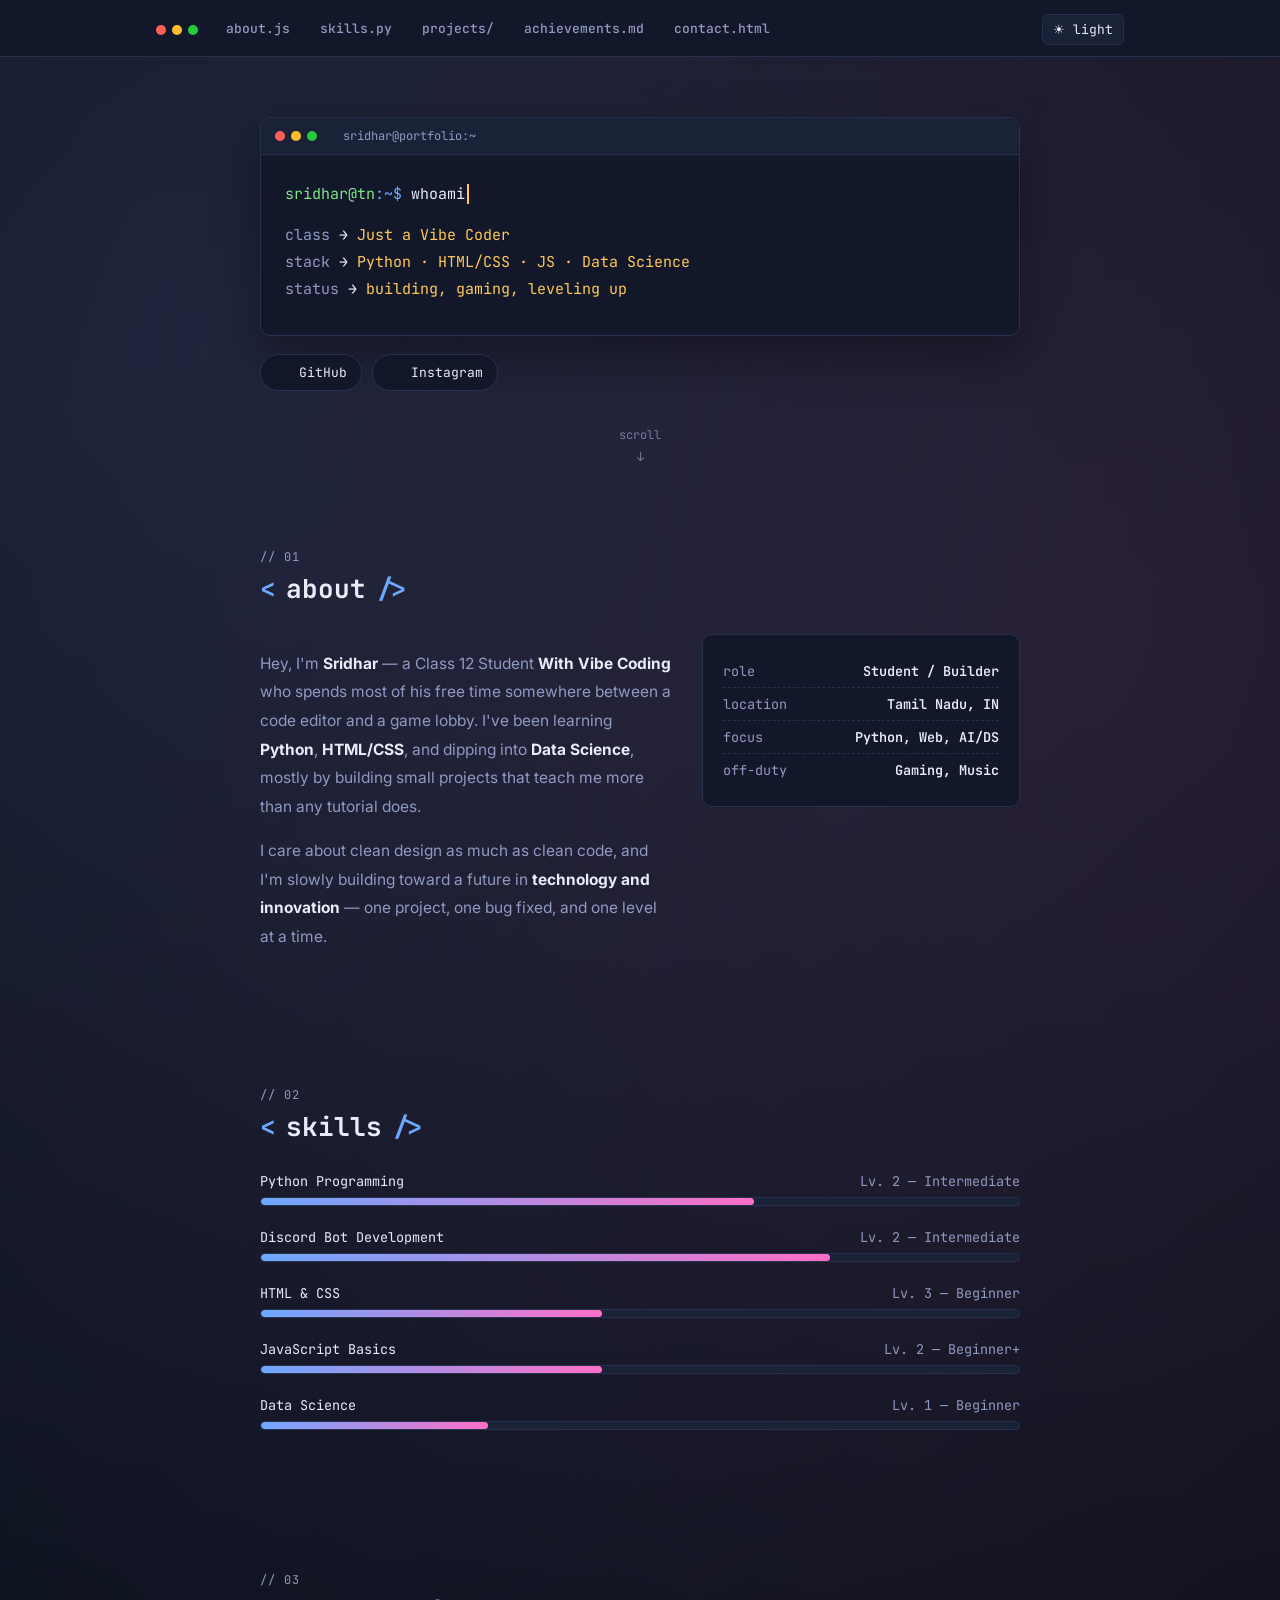
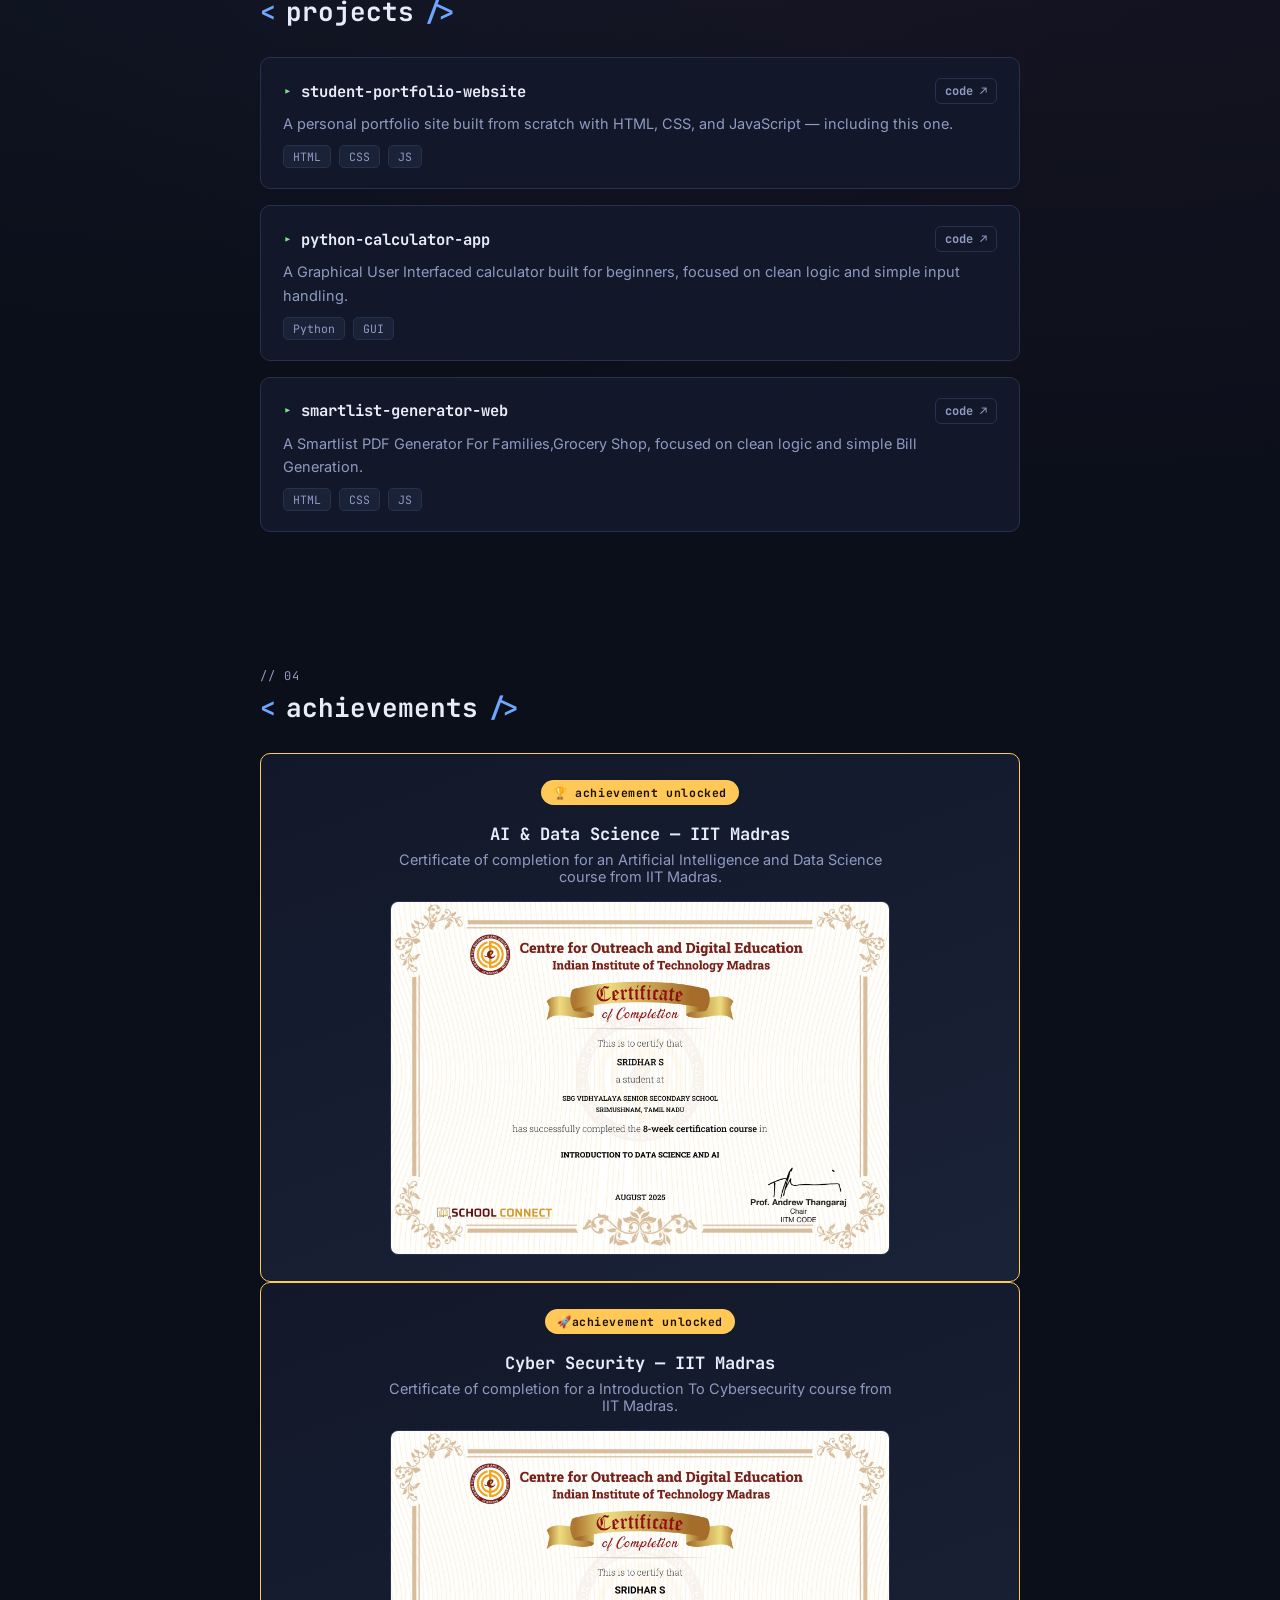
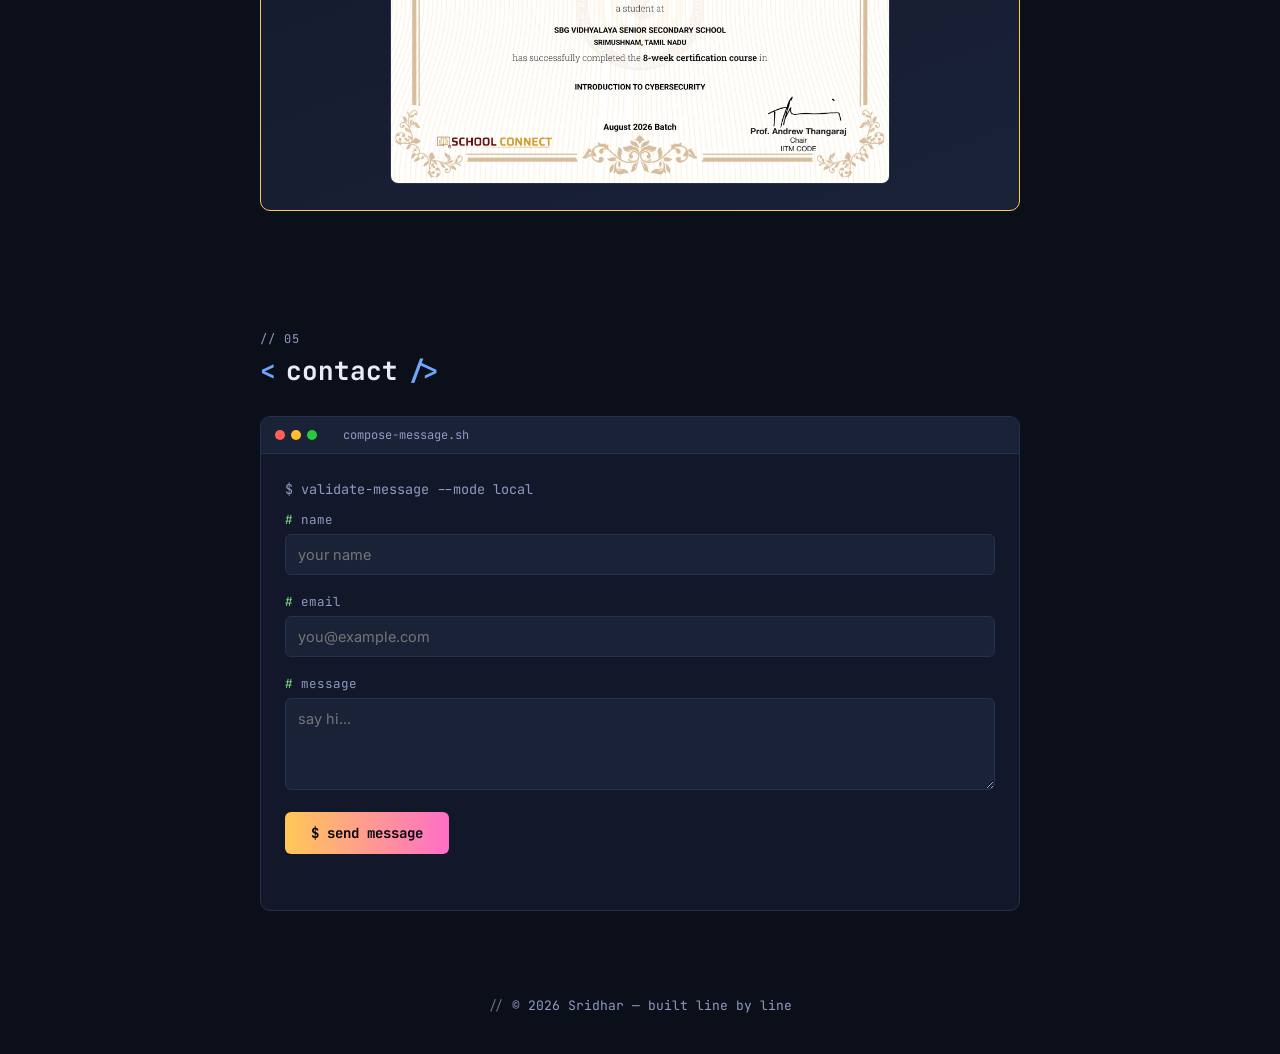
==== commit 0ea3d153: "Add files via upload" ====
--- a/index.html
+++ b/index.html
@@ -745,7 +745,7 @@
       <div class="project-card">
         <div class="project-head">
           <span class="name">student-portfolio-website</span>
-          <a href="https://github.com/TELEX2009" target="_blank" rel="noopener noreferrer">code ↗</a>
+          <a href="https://telex2009.github.io/Portfolio/" target="_blank" rel="noopener noreferrer">code ↗</a>
         </div>
         <p>A personal portfolio site built from scratch with HTML, CSS, and JavaScript — including this one.</p>
         <div class="tag-row"><span class="tag">HTML</span><span class="tag">CSS</span><span class="tag">JS</span></div>
@@ -756,8 +756,16 @@
           <span class="name">python-calculator-app</span>
           <a href="https://github.com/TELEX2009" target="_blank" rel="noopener noreferrer">code ↗</a>
         </div>
-        <p>A command-line calculator built for beginners, focused on clean logic and simple input handling.</p>
-        <div class="tag-row"><span class="tag">Python</span><span class="tag">CLI</span></div>
+        <p>A Graphical User Interfaced calculator built for beginners, focused on clean logic and simple input handling.</p>
+        <div class="tag-row"><span class="tag">Python</span><span class="tag">GUI</span></div>
+      </div>
+      <div class="project-card">
+        <div class="project-head">
+          <span class="name">smartlist-generator-web</span>
+          <a href="https://telex2009.github.io/Smartlist/" target="_blank" rel="noopener noreferrer">code ↗</a>
+        </div>
+        <p>A Smartlist PDF Generator For Families,Grocery Shop, focused on clean logic and simple Bill Generation.</p>
+        <div class="tag-row"><span class="tag">HTML</span><span class="tag">CSS</span><span class="tag">JS</span></div>
       </div>
     </div>
   </section>
@@ -772,6 +780,12 @@
         <h3>AI &amp; Data Science — IIT Madras</h3>
         <p>Certificate of completion for an Artificial Intelligence and Data Science course from IIT Madras.</p>
         <img src="IITM.jpg" alt="IIT Madras Artificial Intelligence and Data Science certificate" loading="lazy" decoding="async">
+      </div>
+      <div class="achievement-card">
+        <span class="achievement-badge">🚀achievement unlocked</span>
+        <h3>Cyber Security — IIT Madras</h3>
+        <p>Certificate of completion for a Introduction To Cybersecurity course from IIT Madras.</p>
+        <img src="IITM2.jpg" alt="IIT Madras Introduction To Cybersecurity certificate" loading="lazy" decoding="async">
       </div>
     </div>
   </section>
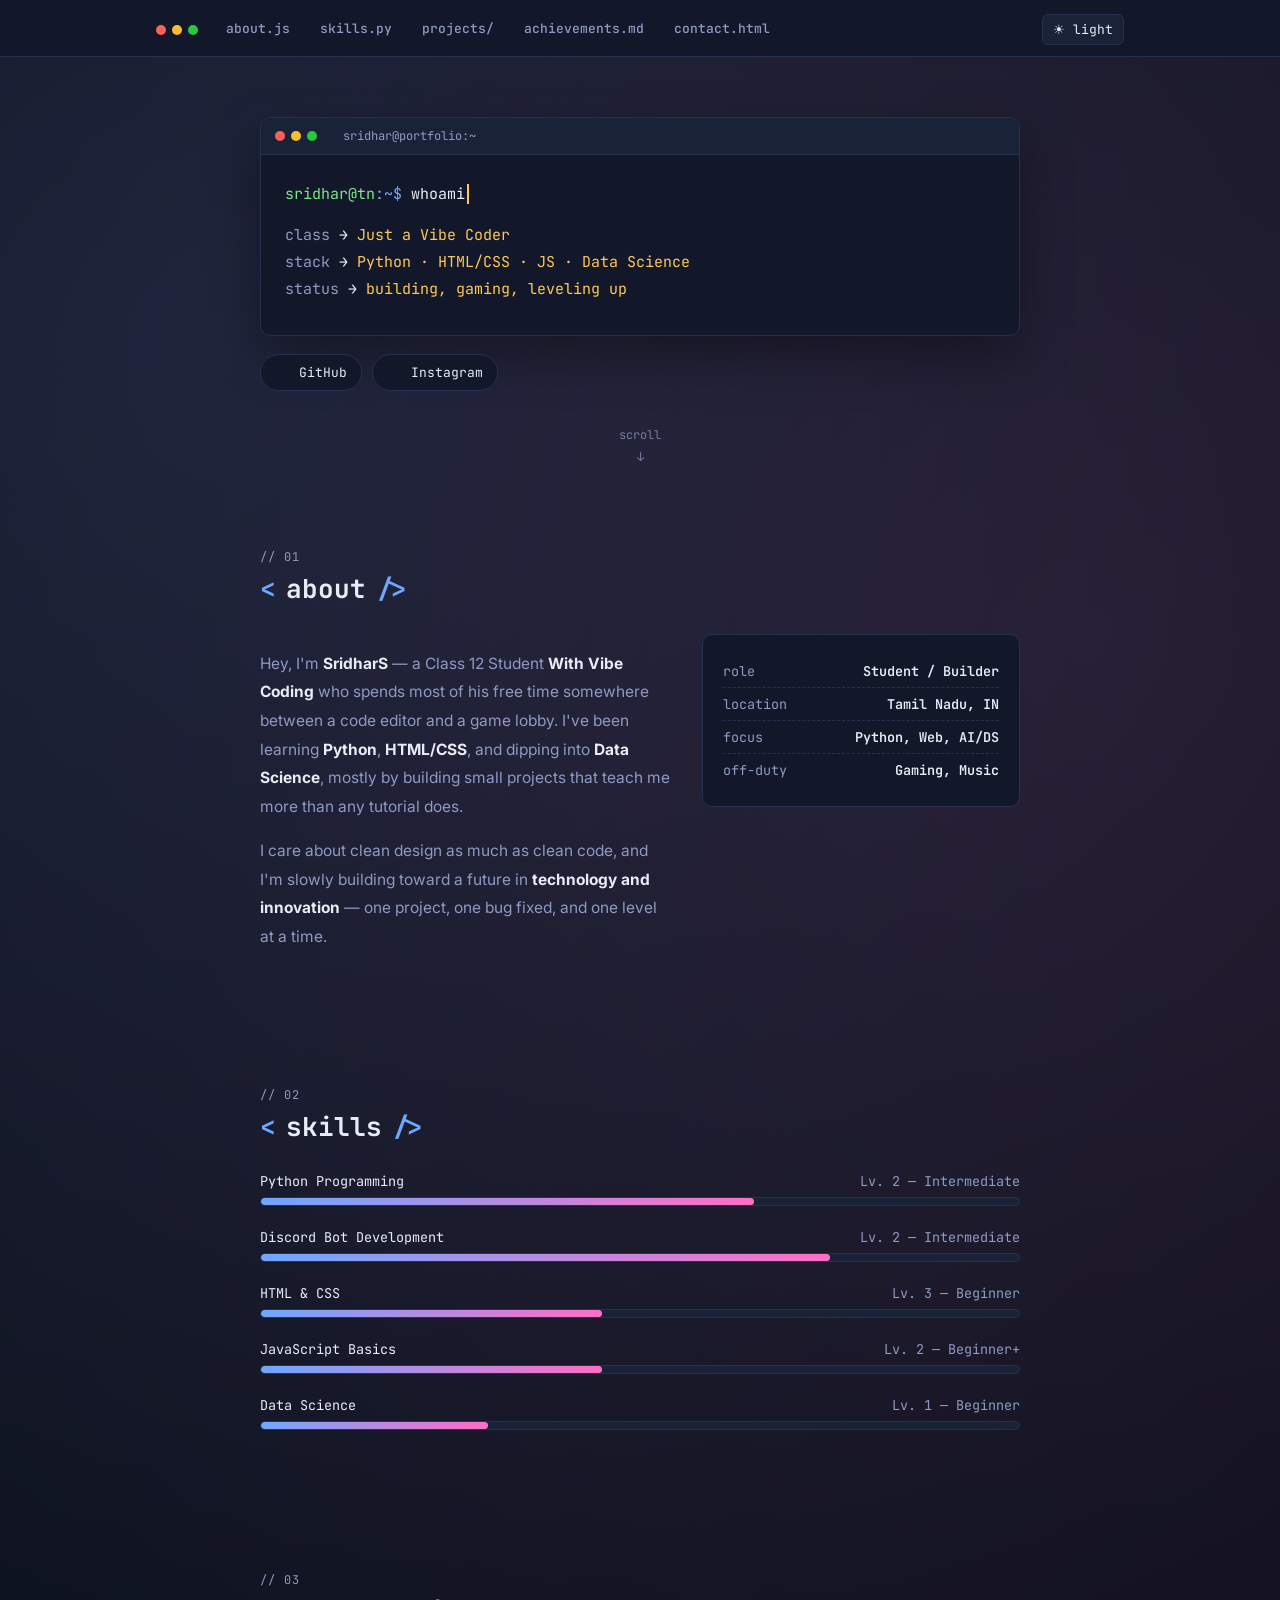
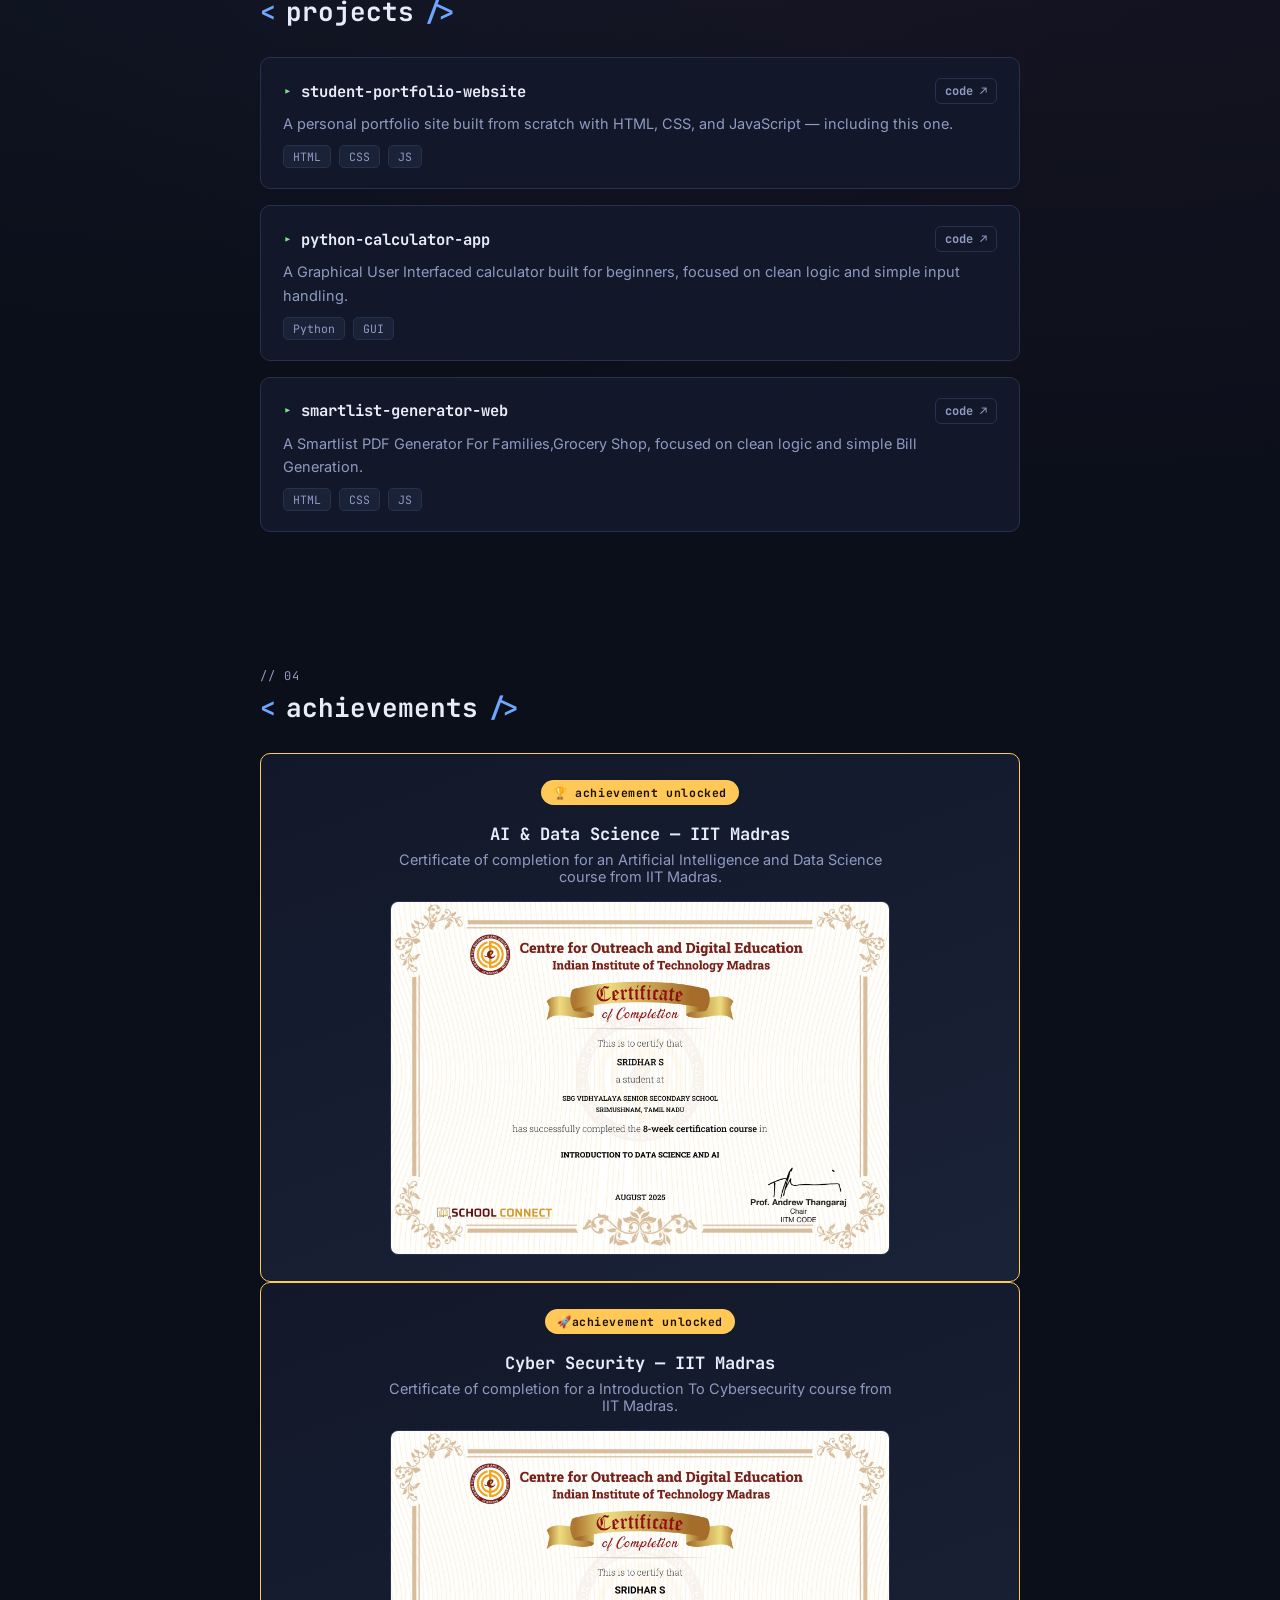
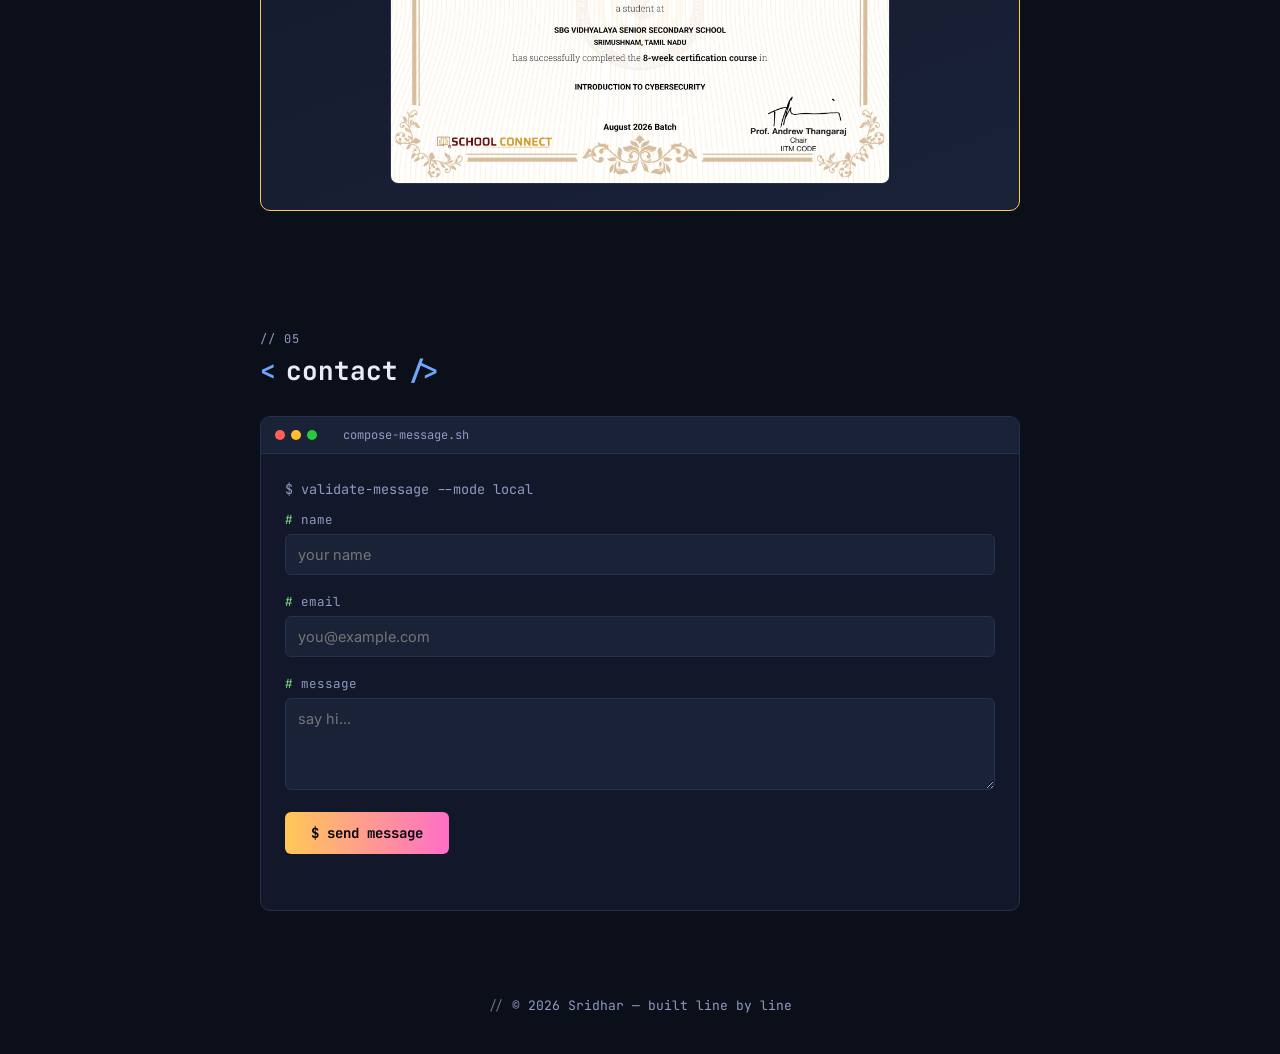
==== commit d3c40f8c: "Update index.html" ====
--- a/index.html
+++ b/index.html
@@ -687,7 +687,7 @@
       <div class="about-grid">
         <div class="about-text">
           <p>
-            Hey, I'm <strong>Sridhar</strong> — a Class 12 Student  <strong> With Vibe Coding</strong>
+            Hey, I'm <strong>SridharS</strong> — a Class 12 Student  <strong> With Vibe Coding</strong>
             who spends most of his free time somewhere between a code editor and a game lobby.
             I've been learning <strong>Python</strong>, <strong>HTML/CSS</strong>, and dipping into
             <strong>Data Science</strong>, mostly by building small projects that teach me more than
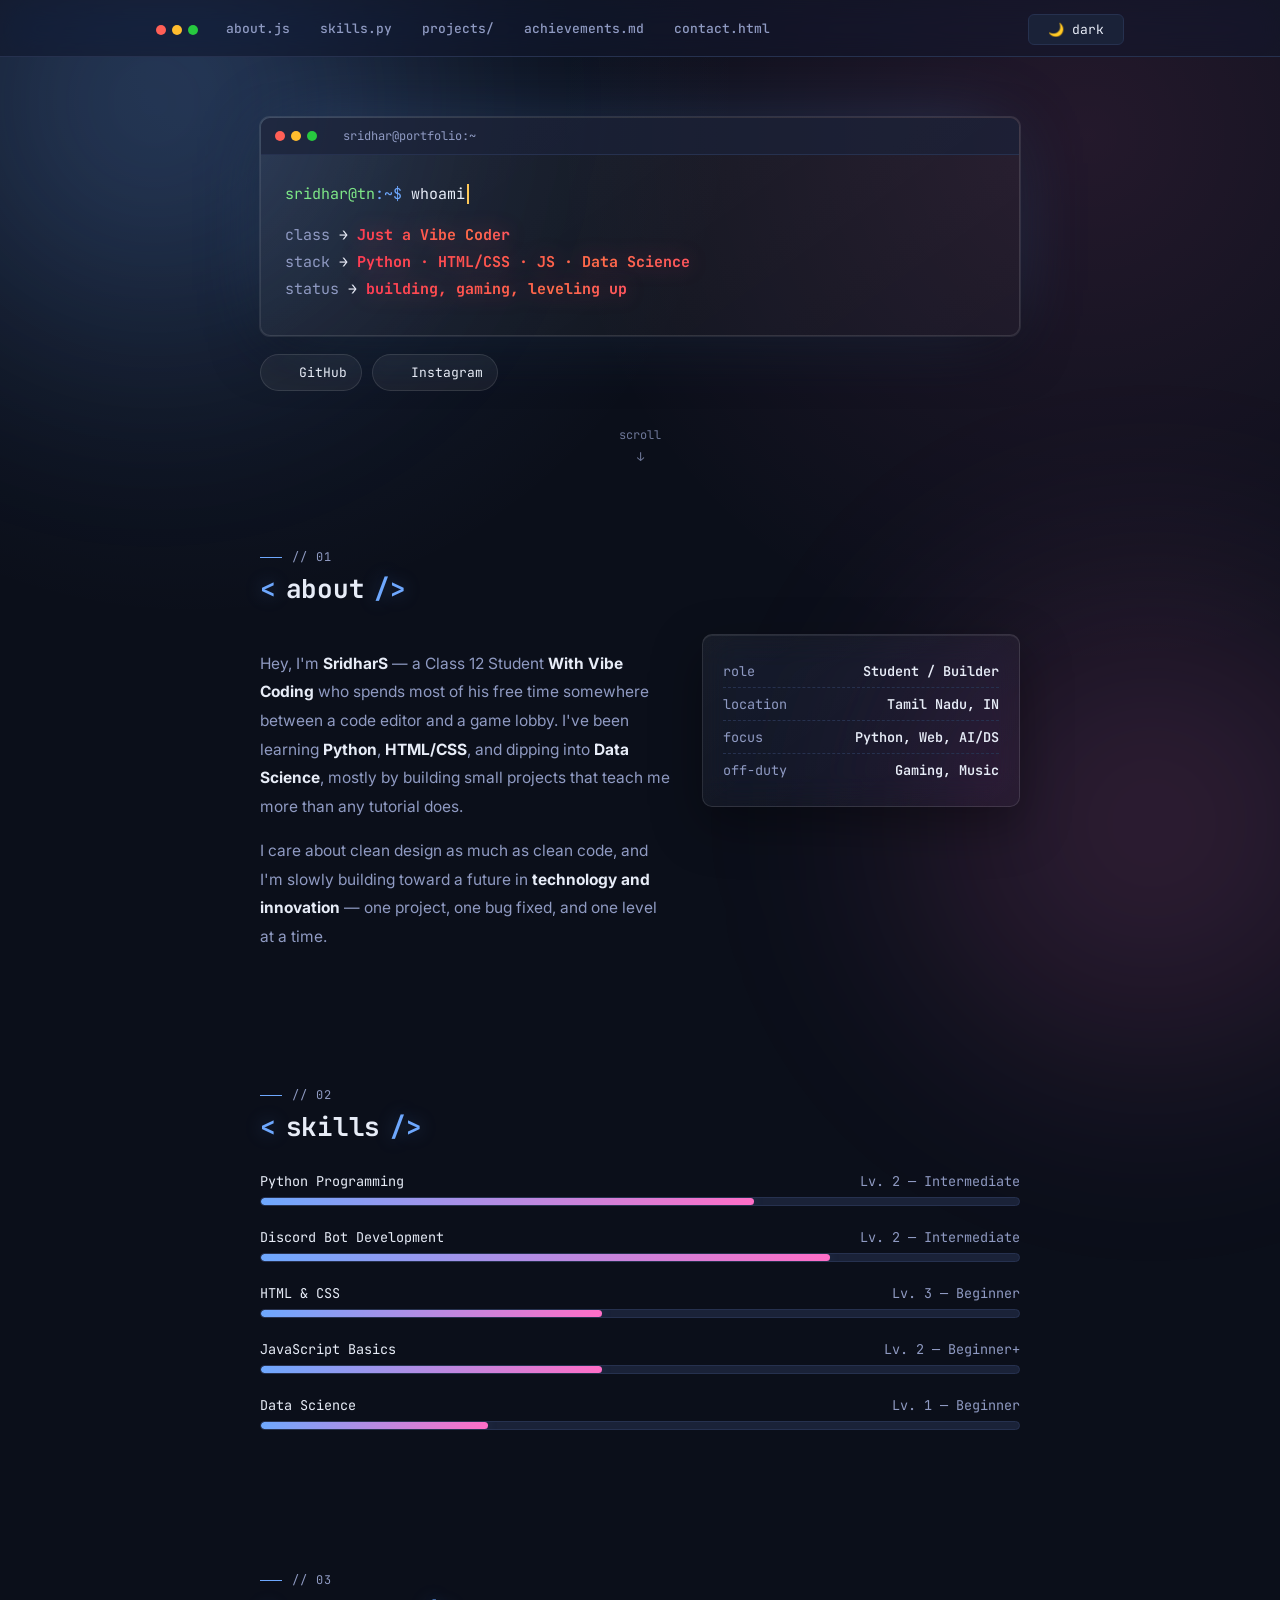
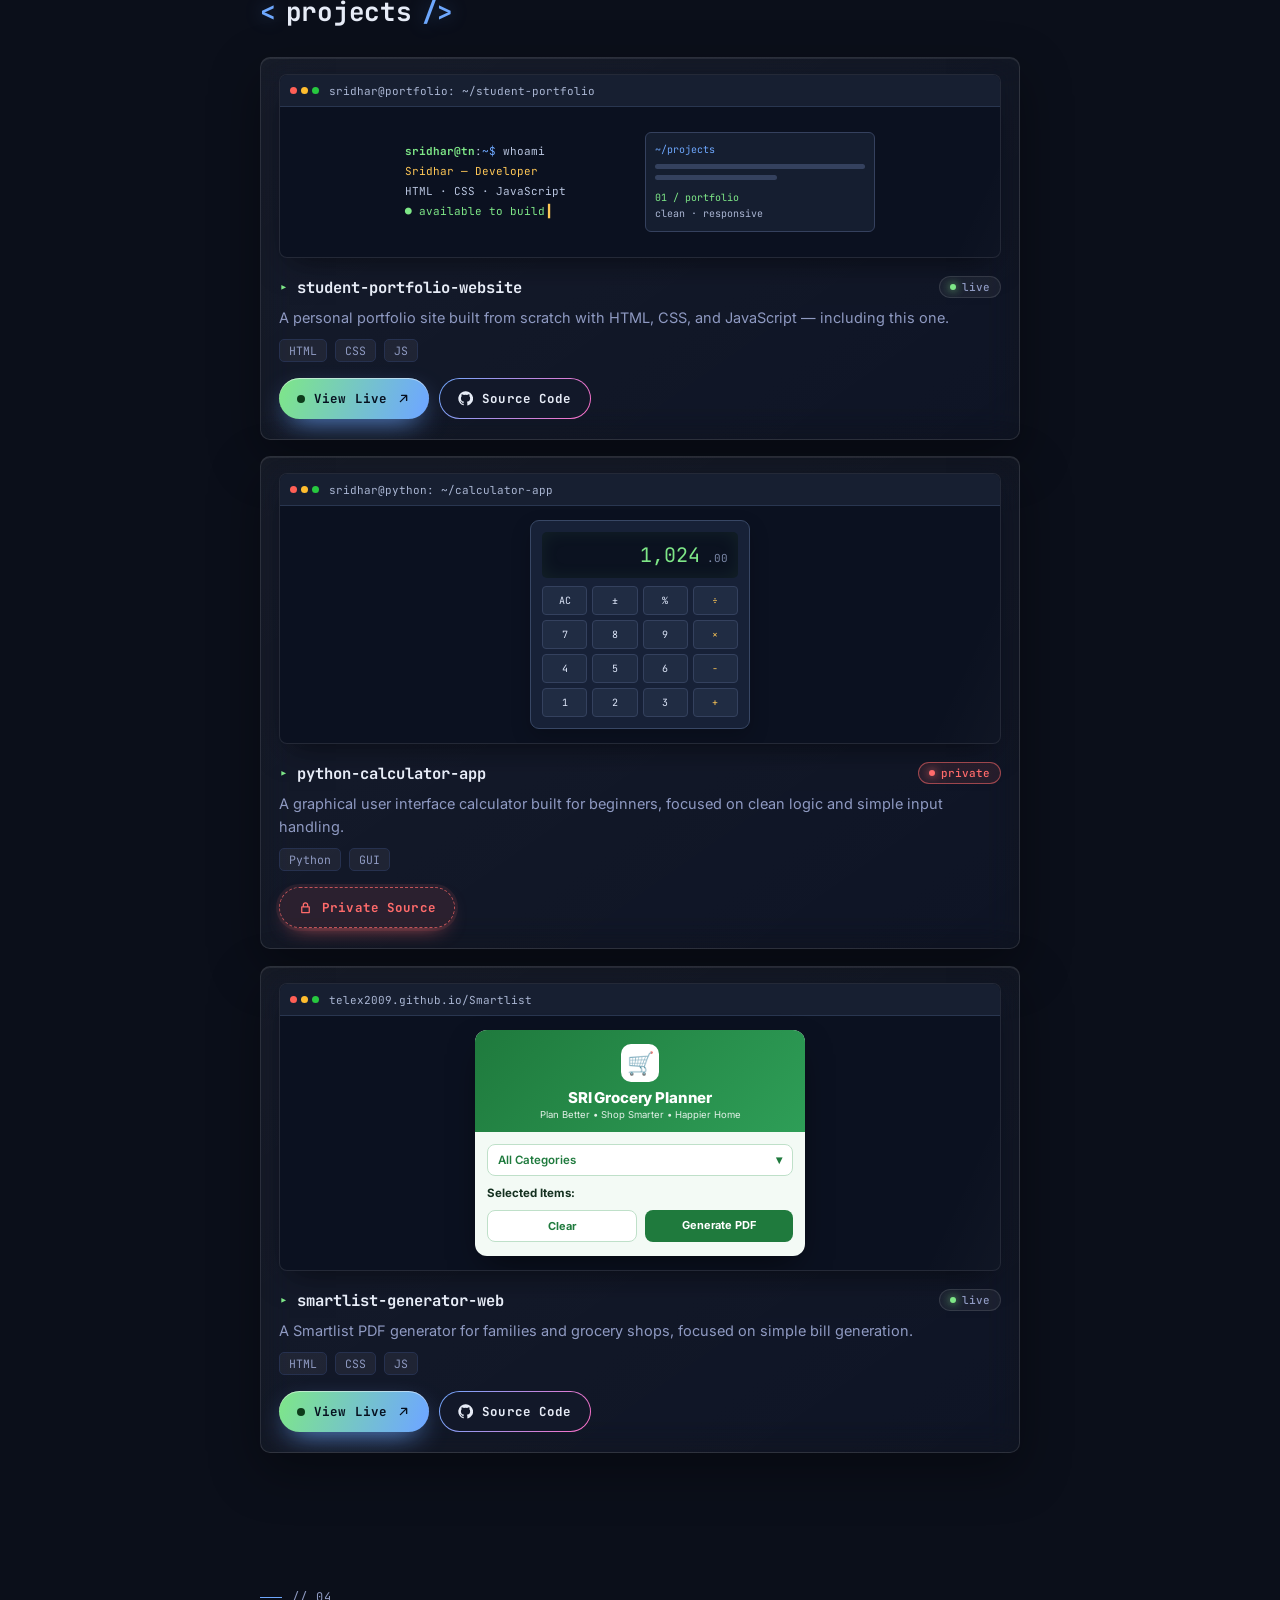
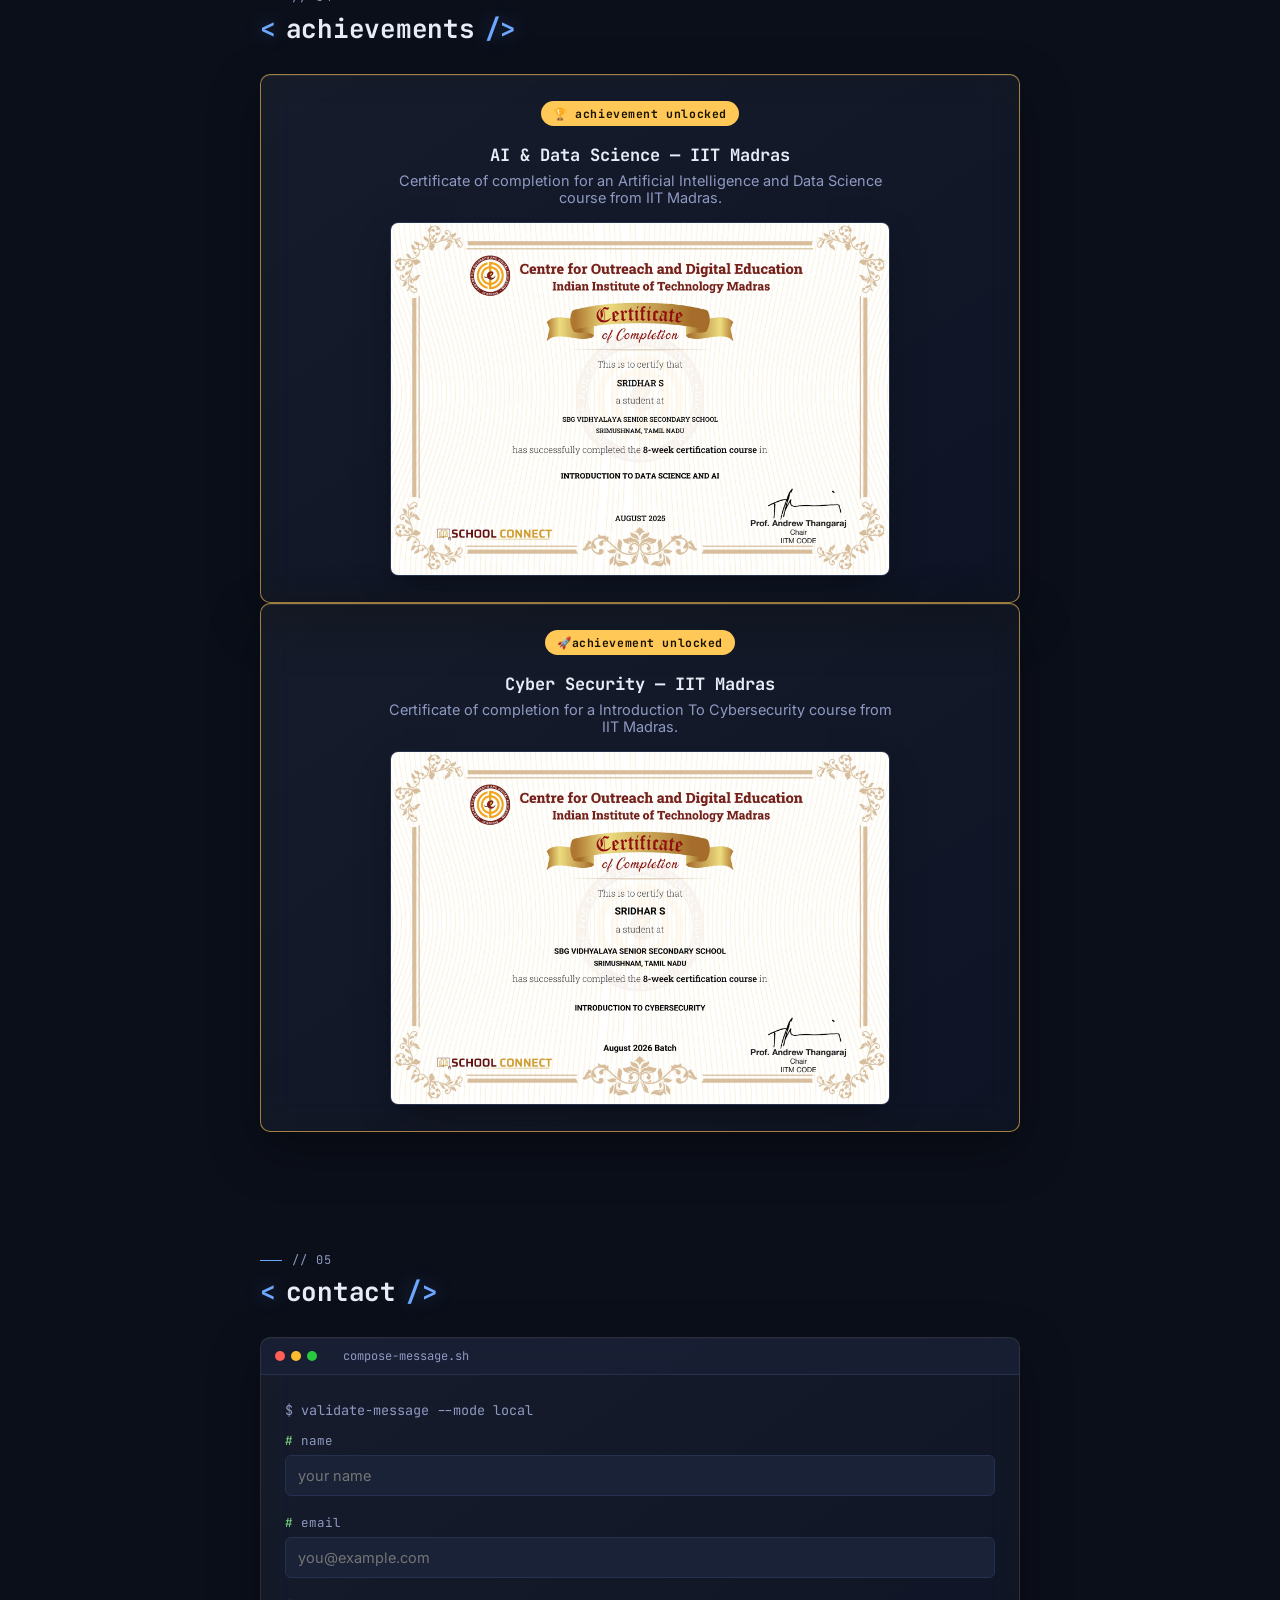
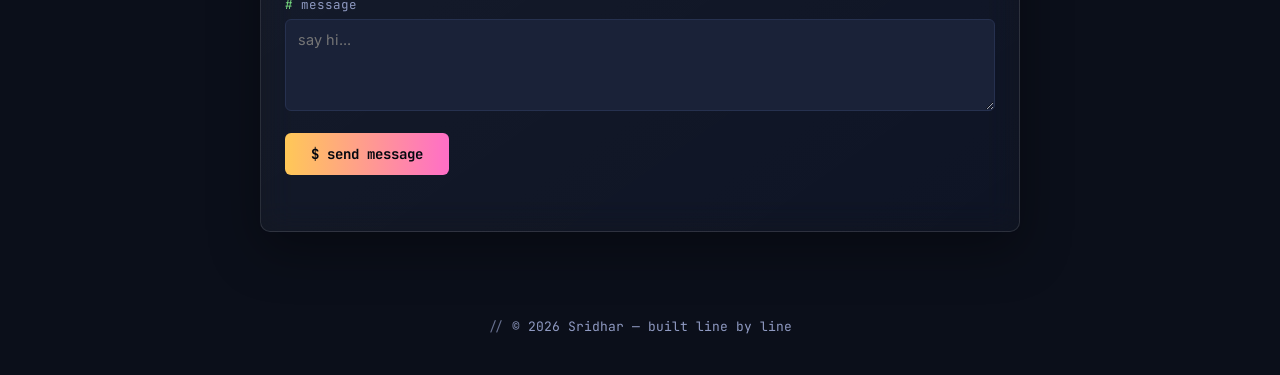
==== commit 3c62ded4: "Add files via upload" ====
--- a/index.html
+++ b/index.html
@@ -433,6 +433,35 @@
     color:var(--text-dim);
   }
 
+
+  /* Responsive terminal-style project previews */
+  .project-preview{margin:0 0 18px;border:1px solid var(--border);border-radius:8px;overflow:hidden;background:#0d1320;box-shadow:0 8px 22px rgba(0,0,0,.18)}
+  .project-preview-bar{min-height:32px;display:flex;align-items:center;gap:7px;padding:7px 10px;background:#171f31;border-bottom:1px solid #293650;color:#aab6d3;font:11px var(--mono)}
+  .project-preview-bar .dots{gap:4px;margin-right:3px}
+  .project-preview-bar .dots span{width:7px;height:7px}
+  .preview-file{overflow:hidden;text-overflow:ellipsis;white-space:nowrap}
+  .project-preview-screen{min-height:138px;padding:14px;display:flex;align-items:center;justify-content:center;color:#e7ecf7;font-family:var(--mono)}
+  .preview-portfolio{width:100%;max-width:470px;display:grid;grid-template-columns:1fr 1fr;gap:9px;align-items:center}
+  .preview-terminal-copy{font-size:11px;line-height:1.8;color:#b9c5df}
+  .preview-terminal-copy strong{color:#7ee787}
+  .preview-terminal-copy .blue{color:#6ea8fe}
+  .preview-mini-card{border:1px solid #35415e;border-radius:6px;padding:9px;background:#151e30;font-size:10px;line-height:1.6}
+  .preview-mini-card .mini-line{height:5px;border-radius:4px;background:#34415e;margin:6px 0}
+  .preview-mini-card .mini-line.short{width:58%}
+  .preview-calculator{width:min(220px,100%);padding:11px;border:1px solid #384765;border-radius:9px;background:#172137;box-shadow:0 8px 20px rgba(0,0,0,.2)}
+  .calculator-display{padding:10px;margin-bottom:8px;text-align:right;border-radius:5px;background:#0b1220;color:#7ee787;font-size:20px}
+  .calculator-keys{display:grid;grid-template-columns:repeat(4,1fr);gap:5px}
+  .calculator-keys span{padding:7px 2px;border:1px solid #34415e;border-radius:4px;background:#202c43;color:#dce5f8;text-align:center;font-size:10px}
+  .calculator-keys span.operator{color:#ffc857}
+  .preview-shopping{width:min(390px,100%);padding:11px;border:1px solid #35415e;border-radius:8px;background:#151e30;font:11px var(--mono)}
+  .shopping-head{display:flex;justify-content:space-between;gap:8px;margin-bottom:9px;color:#e7ecf7}
+  .shopping-head span:last-child{color:#7ee787}
+  .shopping-row{display:flex;align-items:center;gap:8px;padding:6px 0;border-top:1px solid #293650;color:#b9c5df}
+  .shopping-check{width:12px;height:12px;flex:0 0 12px;border:1px solid #6ea8fe;border-radius:3px}
+  .shopping-price{margin-left:auto;color:#ffc857}
+  .project-card{padding:16px 18px 19px}
+  @media(max-width:480px){.project-preview-screen{min-height:122px;padding:10px}.preview-terminal-copy{font-size:9.5px}.project-card{padding:13px}.project-head{font-size:13px}}
+
   .achievement-card{
     background:linear-gradient(160deg, var(--surface), var(--surface-2));
     border:1px solid var(--gold);
@@ -617,11 +646,298 @@
     .skill-top{font-size:11.5px; gap:8px;}
     .project-head{flex-wrap:wrap; gap:8px;}
   }
+
+  /* ================= v2 UPGRADE: glass + motion ================= */
+  :root{
+    --glass:rgba(255,255,255,.055);
+    --glass-2:rgba(255,255,255,.025);
+    --glass-border:rgba(255,255,255,.11);
+    --glass-shadow:0 18px 50px rgba(0,0,0,.35);
+    --glow:rgba(110,168,254,.35);
+  }
+  body.light{
+    --glass:rgba(255,255,255,.72);
+    --glass-2:rgba(255,255,255,.5);
+    --glass-border:rgba(255,255,255,.9);
+    --glass-shadow:0 18px 44px rgba(60,80,140,.16);
+    --glow:rgba(47,95,214,.28);
+  }
+
+  /* ambient glow background */
+  body{background-attachment:fixed; overflow-x:hidden;}
+  body::before,body::after{
+    content:""; position:fixed; z-index:-1; pointer-events:none;
+    width:60vmax; height:60vmax; border-radius:50%; filter:blur(90px); opacity:.5;
+  }
+  body::before{top:-22vmax; left:-18vmax; background:radial-gradient(circle,var(--orb1),transparent 65%); animation:drift1 22s ease-in-out infinite alternate;}
+  body::after{bottom:-24vmax; right:-20vmax; background:radial-gradient(circle,var(--orb2),transparent 65%); animation:drift2 26s ease-in-out infinite alternate;}
+  body.light::before,body.light::after{opacity:.35;}
+  @keyframes drift1{to{transform:translate(8vmax,6vmax) scale(1.1);}}
+  @keyframes drift2{to{transform:translate(-8vmax,-5vmax) scale(1.12);}}
+
+  /* glass surfaces */
+  .titlebar{background:color-mix(in srgb,var(--surface) 62%,transparent); -webkit-backdrop-filter:blur(16px) saturate(150%); backdrop-filter:blur(16px) saturate(150%);}
+  .terminal,.stat-card,.contact-window,.achievement-card,.project-card{
+    background:linear-gradient(145deg,var(--glass),var(--glass-2));
+    -webkit-backdrop-filter:blur(16px) saturate(150%); backdrop-filter:blur(16px) saturate(150%);
+    border:1px solid var(--glass-border);
+    box-shadow:var(--glass-shadow), inset 0 1px 0 rgba(255,255,255,.08);
+  }
+  .achievement-card{border-color:color-mix(in srgb,var(--gold) 60%,transparent);}
+  .terminal-bar{background:color-mix(in srgb,var(--surface-2) 70%,transparent);}
+
+  /* hero polish */
+  .hero .terminal{box-shadow:var(--glass-shadow),0 0 0 1px var(--glass-border),0 0 80px -20px var(--glow);}
+  .out-key{background:linear-gradient(90deg,var(--gold),var(--pink)); -webkit-background-clip:text; background-clip:text; -webkit-text-fill-color:transparent;}
+  h2{letter-spacing:-.01em;}
+  h2 .bracket{text-shadow:0 0 18px var(--glow);}
+  .eyebrow::before{content:""; display:inline-block; width:22px; height:1px; background:var(--blue); vertical-align:middle; margin-right:10px;}
+  .pill{background:var(--glass); -webkit-backdrop-filter:blur(10px); backdrop-filter:blur(10px); border-color:var(--glass-border);}
+  .pill:hover{box-shadow:0 8px 24px -8px var(--glow);}
+  .tag{background:var(--glass); transition:color .2s ease,border-color .2s ease,transform .2s ease;}
+  .tag:hover{color:var(--text); border-color:var(--blue); transform:translateY(-1px);}
+  .bar-fill{box-shadow:0 0 14px -2px var(--glow);}
+
+  /* project cards: tilt + spotlight + gradient edge */
+  .project-card{
+    --mx:50%; --my:0%; --rx:0deg; --ry:0deg; --ty:0px;
+    padding:16px 18px 20px; overflow:hidden;
+    transform:perspective(900px) rotateX(var(--rx)) rotateY(var(--ry)) translateY(var(--ty));
+    transition:transform .45s var(--ease), border-color .3s ease, box-shadow .3s ease;
+    will-change:transform;
+  }
+  .project-card:hover{
+    --ty:-5px; border-color:color-mix(in srgb,var(--blue) 55%,transparent);
+    transform:perspective(900px) rotateX(var(--rx)) rotateY(var(--ry)) translateY(var(--ty));
+    box-shadow:0 26px 60px -12px rgba(0,0,0,.5),0 0 0 1px color-mix(in srgb,var(--blue) 30%,transparent),0 0 50px -14px var(--glow);
+    transition:transform .12s linear, border-color .3s ease, box-shadow .3s ease;
+  }
+  .project-card::before{
+    content:""; position:absolute; inset:0; z-index:0; pointer-events:none; opacity:0;
+    background:radial-gradient(420px circle at var(--mx) var(--my),rgba(110,168,254,.16),transparent 60%);
+    transition:opacity .3s ease;
+  }
+  .project-card:hover::before{opacity:1;}
+  .project-card > *{position:relative; z-index:1;}
+
+  /* preview windows */
+  .project-preview{
+    background:#0b1120; border-color:rgba(255,255,255,.1);
+    box-shadow:0 12px 30px -10px rgba(0,0,0,.55); position:relative;
+  }
+  .project-preview::after{ /* soft scanline sheen */
+    content:""; position:absolute; inset:0; pointer-events:none;
+    background:linear-gradient(115deg,transparent 40%,rgba(255,255,255,.05) 50%,transparent 60%);
+    background-size:250% 100%; animation:sheen 6s ease-in-out infinite;
+  }
+  @keyframes sheen{0%{background-position:150% 0;}60%,100%{background-position:-60% 0;}}
+  .project-preview-screen{min-height:150px;}
+
+  /* animated previews */
+  .preview-terminal-copy > div:last-child::after{content:"▍"; color:#ffc857; margin-left:3px; animation:caret 1s step-end infinite;}
+  @keyframes caret{50%{opacity:0;}}
+  .preview-mini-card{transition:transform .4s var(--ease);}
+  .project-card:hover .preview-mini-card{transform:translateY(-3px) rotate(-1deg);}
+
+  .calculator-keys span{transition:background .15s ease,transform .15s ease;}
+  .calculator-keys span:nth-child(5),.calculator-keys span:nth-child(10),.calculator-keys span:nth-child(14),.calculator-keys span:nth-child(16){animation:keypress 7s ease-in-out infinite;}
+  .calculator-keys span:nth-child(10){animation-delay:1.2s;}
+  .calculator-keys span:nth-child(14){animation-delay:2.4s;}
+  .calculator-keys span:nth-child(16){animation-delay:3.6s;}
+  @keyframes keypress{0%,12%,100%{background:#202c43; transform:none;}4%,8%{background:#3b5a9a; transform:scale(.92);}}
+  .calculator-display{box-shadow:inset 0 0 18px rgba(126,231,135,.08);}
+
+  .shopping-check{position:relative; animation:tickbox 8s ease-in-out infinite;}
+  .shopping-check::after{content:"✓"; position:absolute; inset:-2px 0 0 1px; font-size:10px; line-height:12px; color:#04070f; opacity:0; animation:tick 8s ease-in-out infinite;}
+  .shopping-row:nth-child(3) .shopping-check,.shopping-row:nth-child(3) .shopping-check::after{animation-delay:1.3s;}
+  .shopping-row:nth-child(4) .shopping-check,.shopping-row:nth-child(4) .shopping-check::after{animation-delay:2.6s;}
+  @keyframes tickbox{0%,8%{background:transparent;}14%,80%{background:#7ee787; border-color:#7ee787;}92%,100%{background:transparent;}}
+  @keyframes tick{0%,8%{opacity:0;}14%,80%{opacity:1;}92%,100%{opacity:0;}}
+
+  /* project head + actions */
+  .project-head{margin:2px 0 8px; align-items:center;}
+  .status-chip{
+    display:inline-flex; align-items:center; gap:6px; font-size:11px; font-weight:500;
+    padding:3px 10px; border-radius:999px; border:1px solid var(--glass-border);
+    background:var(--glass); color:var(--text-dim); white-space:nowrap;
+  }
+  .status-chip::before{content:""; width:6px; height:6px; border-radius:50%; background:var(--green); box-shadow:0 0 8px var(--green); animation:pulse 2s ease-in-out infinite;}
+  .status-chip.private::before{background:var(--gold); box-shadow:0 0 8px var(--gold); animation:none;}
+  @keyframes pulse{50%{opacity:.35;}}
+
+  .project-actions{display:flex; gap:10px; flex-wrap:wrap; margin-top:16px;}
+  .pbtn{
+    display:inline-flex; align-items:center; gap:6px;
+    font-family:var(--mono); font-size:12.5px; font-weight:700; text-decoration:none;
+    padding:10px 16px; border-radius:8px; border:1px solid var(--glass-border);
+    color:var(--text); background:var(--glass);
+    transition:transform .2s ease,border-color .2s ease,box-shadow .2s ease,filter .2s ease;
+  }
+  .pbtn:hover{transform:translateY(-2px); border-color:var(--blue); box-shadow:0 10px 24px -10px var(--glow);}
+  .pbtn:active{transform:translateY(0) scale(.98);}
+  .pbtn.primary{color:#04070f; border:none; background:linear-gradient(90deg,var(--gold),var(--pink)); box-shadow:0 10px 26px -12px var(--pink);}
+  .pbtn.primary:hover{filter:brightness(1.08); box-shadow:0 14px 30px -10px var(--pink);}
+  .pbtn[aria-disabled="true"]{opacity:.55; cursor:not-allowed; pointer-events:none; border-style:dashed;}
+
+  .achievement-card img{box-shadow:0 14px 34px -12px rgba(0,0,0,.5);}
+  #topBtn{background:var(--glass); -webkit-backdrop-filter:blur(12px); backdrop-filter:blur(12px); border-color:var(--glass-border);}
+
+  @media(max-width:680px){
+    .terminal,.stat-card,.contact-window,.achievement-card,.project-card,.titlebar{-webkit-backdrop-filter:blur(10px); backdrop-filter:blur(10px);}
+    body::before,body::after{filter:blur(70px);}
+    .project-actions .pbtn{flex:1; justify-content:center;}
+    .project-head{flex-wrap:nowrap;}
+    .project-head .name{min-width:0; overflow:hidden; text-overflow:ellipsis;}
+  }
+  @media(hover:none){
+    .project-card:hover{--ty:0px;}
+  }
+  @media(prefers-reduced-motion:reduce){
+    body::before,body::after,.project-preview::after,.status-chip::before,
+    .shopping-check,.shopping-check::after,.calculator-keys span{animation:none !important;}
+    .project-card{transform:none !important;}
+  }
+
+  /* SRI Grocery Planner preview (matches live site: green #1f7a3d) */
+  .sl-app{width:min(330px,100%); border-radius:12px; overflow:hidden; background:#f3faf5; color:#14301f; font-family:var(--sans); box-shadow:0 14px 34px -10px rgba(0,0,0,.6);}
+  .sl-head{padding:14px 14px 12px; text-align:center; color:#fff; background:linear-gradient(135deg,#1f7a3d,#2e9e57);}
+  .sl-logo{width:38px; height:38px; object-fit:contain; border-radius:10px; background:#fff; padding:3px; display:block; margin:0 auto 6px;}
+  .sl-logo-fb{display:flex; align-items:center; justify-content:center; font-size:22px;}
+  .sl-title{font-weight:800; font-size:15px; letter-spacing:-.01em;}
+  .sl-tag{font-size:9.5px; opacity:.88; margin-top:2px;}
+  .sl-select{display:flex; justify-content:space-between; align-items:center; margin:12px 12px 0; padding:8px 10px; border:1px solid #bfe0c9; border-radius:8px; background:#fff; font-size:11.5px; color:#1f7a3d; font-weight:600;}
+  .sl-count{margin:10px 12px 0; font-size:11.5px; font-weight:700; color:#14301f;}
+  .sl-num{display:inline-grid; vertical-align:bottom; color:#1f7a3d;}
+  .sl-num i{grid-area:1/1; font-style:normal; opacity:0; animation:slnum 6s infinite;}
+  .sl-num i:nth-child(2){animation-delay:2s;}
+  .sl-num i:nth-child(3){animation-delay:4s;}
+  @keyframes slnum{0%,3%{opacity:0; transform:translateY(5px);}8%,30%{opacity:1; transform:none;}36%,100%{opacity:0; transform:translateY(-5px);}}
+  .sl-btns{display:flex; gap:8px; margin:10px 12px 14px;}
+  .sl-btn{flex:1; text-align:center; padding:8px 6px; border-radius:8px; font-size:11px; font-weight:700;}
+  .sl-btn.ghost{border:1px solid #bfe0c9; color:#1f7a3d; background:#fff;}
+  .sl-btn.main{color:#fff; background:#1f7a3d; animation:slpulse 3s ease-in-out infinite;}
+  @keyframes slpulse{0%,100%{box-shadow:0 0 0 0 rgba(31,122,61,.45);}50%{box-shadow:0 0 0 6px rgba(31,122,61,0);}}
+  @media(prefers-reduced-motion:reduce){.sl-num i,.sl-btn.main{animation:none !important;} .sl-num i:first-child{opacity:1;}}
+
+  /* ===== v3 project buttons ===== */
+  .pbtn{position:relative; overflow:hidden; gap:9px; padding:11px 18px; border-radius:999px; font-size:12.5px; letter-spacing:.01em; isolation:isolate;}
+  .pbtn .pi{width:15px; height:15px; flex:0 0 15px;}
+  .pbtn .arrow{transition:transform .25s var(--ease);}
+  .pbtn:hover .arrow{transform:translate(3px,-3px);}
+
+  /* LIVE: glowing gradient pill with shine sweep */
+  .pbtn.primary{
+    color:#06101f; border:none;
+    background:linear-gradient(110deg,#7ee787,#6ea8fe 55%,#ff6ec7);
+    background-size:180% 100%; background-position:0 0;
+    box-shadow:0 10px 28px -10px var(--blue), inset 0 1px 0 rgba(255,255,255,.5);
+    transition:background-position .5s var(--ease), transform .2s ease, box-shadow .25s ease;
+  }
+  .pbtn.primary::after{
+    content:""; position:absolute; inset:0; z-index:-1;
+    background:linear-gradient(100deg,transparent 30%,rgba(255,255,255,.55) 50%,transparent 70%);
+    transform:translateX(-120%); transition:transform .7s var(--ease);
+  }
+  .pbtn.primary:hover{background-position:100% 0; filter:none; box-shadow:0 14px 34px -8px var(--blue);}
+  .pbtn.primary:hover::after{transform:translateX(120%);}
+  .live-dot{width:8px; height:8px; border-radius:50%; background:#0d3b1a; box-shadow:0 0 0 0 rgba(13,59,26,.55); animation:livering 1.8s ease-out infinite;}
+  @keyframes livering{0%{box-shadow:0 0 0 0 rgba(13,59,26,.55);}80%,100%{box-shadow:0 0 0 8px rgba(13,59,26,0);}}
+
+  /* SOURCE: gradient-outline glass pill */
+  .pbtn:not(.primary):not([aria-disabled]){
+    color:var(--text); border:1px solid transparent;
+    background:
+      linear-gradient(var(--surface),var(--surface)) padding-box,
+      linear-gradient(120deg,var(--blue),var(--pink)) border-box;
+    background-clip:padding-box,border-box;
+  }
+  .pbtn:not(.primary):not([aria-disabled]):hover{background:
+      linear-gradient(color-mix(in srgb,var(--surface) 70%,transparent),color-mix(in srgb,var(--surface) 70%,transparent)) padding-box,
+      linear-gradient(120deg,var(--blue),var(--pink)) border-box; box-shadow:0 10px 26px -10px var(--pink);}
+  .pbtn:not(.primary):not([aria-disabled]) .pi{transition:transform .3s var(--ease);}
+  .pbtn:not(.primary):not([aria-disabled]):hover .pi{transform:rotate(-12deg) scale(1.12);}
+
+  .pbtn:focus-visible{outline:2px solid var(--gold); outline-offset:3px;}
+  @media(prefers-reduced-motion:reduce){.live-dot{animation:none !important;} .pbtn.primary::after{display:none;}}
+
+  /* ================= v3: themes, hero gradient, buttons ================= */
+  :root{--orb1:rgba(110,168,254,.45); --orb2:rgba(255,110,199,.38); --hero-grad:linear-gradient(90deg,#ff3d54,#ff6b4a,#ff2e7e,#ff3d54);}
+  body.light{--orb1:rgba(110,168,254,.45); --orb2:rgba(255,110,199,.38); --hero-grad:linear-gradient(90deg,#c8102e,#e8452c,#d6246e,#c8102e);}
+
+  body[data-theme="anime"]{
+    --bg:#150d2b; --surface:#21153f; --surface-2:#2c1d52; --border:#4a3380;
+    --text:#fdf1ff; --text-dim:#c3a9e8; --blue:#7fd8ff; --gold:#ffd98a; --pink:#ff7eb9; --green:#8cf5c8; --red:#ff7a8a;
+    --glass:rgba(255,255,255,.075); --glass-2:rgba(255,200,240,.03); --glass-border:rgba(255,170,220,.26);
+    --glow:rgba(255,126,185,.42); --orb1:rgba(255,126,185,.55); --orb2:rgba(127,216,255,.42);
+    --hero-grad:linear-gradient(90deg,#ff5d8f,#ff9a8b,#ff6ec7,#ff5d8f);
+    background-image:radial-gradient(circle at 15% 8%,rgba(255,126,185,.2),transparent 40%),radial-gradient(circle at 85% 15%,rgba(127,216,255,.18),transparent 40%);
+  }
+  body[data-theme="neon"]{
+    --bg:#04050d; --surface:#0b0d1e; --surface-2:#12152b; --border:#1f2a5a;
+    --text:#e9fbff; --text-dim:#7fa3c7; --blue:#00e5ff; --gold:#fcee0a; --pink:#ff2bd6; --green:#39ff88; --red:#ff3860;
+    --glass:rgba(0,229,255,.05); --glass-2:rgba(255,43,214,.025); --glass-border:rgba(0,229,255,.24);
+    --glow:rgba(0,229,255,.45); --orb1:rgba(0,229,255,.38); --orb2:rgba(255,43,214,.38);
+    --hero-grad:linear-gradient(90deg,#ff0055,#ff2bd6,#ff7a00,#ff0055);
+    background-image:linear-gradient(rgba(0,229,255,.05) 1px,transparent 1px),linear-gradient(90deg,rgba(0,229,255,.05) 1px,transparent 1px);
+    background-size:44px 44px;
+  }
+  body[data-theme="neon"] h2,body[data-theme="neon"] .terminal-title{text-shadow:0 0 14px var(--glow);}
+  body[data-theme="sunset"]{
+    --bg:#12080c; --surface:#1d0e14; --surface-2:#2a131c; --border:#4a2230;
+    --text:#fff1ea; --text-dim:#c9998a; --blue:#ff9a5a; --gold:#ffd166; --pink:#ff4d79; --green:#9be37e; --red:#ff5d5d;
+    --glass:rgba(255,160,120,.06); --glass-2:rgba(255,80,100,.025); --glass-border:rgba(255,150,110,.22);
+    --glow:rgba(255,120,80,.4); --orb1:rgba(255,130,70,.45); --orb2:rgba(255,50,100,.4);
+    --hero-grad:linear-gradient(90deg,#ff4d00,#ff0844,#ffb199,#ff4d00);
+    background-image:radial-gradient(circle at 15% 8%,rgba(255,130,70,.16),transparent 40%),radial-gradient(circle at 85% 15%,rgba(255,50,100,.14),transparent 40%);
+  }
+  body[data-theme="sunset"] ::selection,body[data-theme="anime"] ::selection{color:#1a0710;}
+
+  /* sakura petals (anime theme only) */
+  .petals{position:fixed; inset:0; z-index:-1; pointer-events:none; overflow:hidden; display:none;}
+  body[data-theme="anime"] .petals{display:block;}
+  .petals span{
+    position:absolute; top:-30px; display:block; opacity:.75;
+    background:linear-gradient(135deg,#ffc2dd,#ff7eb9);
+    border-radius:150% 0 150% 0;
+    animation:petal linear infinite;
+  }
+  @keyframes petal{
+    0%{transform:translate3d(0,-30px,0) rotate(0deg);}
+    50%{transform:translate3d(40px,55vh,0) rotate(200deg);}
+    100%{transform:translate3d(-30px,110vh,0) rotate(400deg);}
+  }
+
+  /* hero lines after the arrow: animated red gradient */
+  .out-key{
+    background:var(--hero-grad); background-size:220% 100%;
+    -webkit-background-clip:text; background-clip:text; -webkit-text-fill-color:transparent; color:transparent;
+    font-weight:700; filter:drop-shadow(0 0 10px rgba(255,60,90,.32));
+    animation:heroShift 7s ease-in-out infinite alternate;
+  }
+  @keyframes heroShift{to{background-position:100% 0;}}
+
+  .theme-btn{min-width:96px; text-align:center;}
+
+  /* private source = error style */
+  .pbtn.error{
+    color:var(--red); opacity:1; cursor:not-allowed; pointer-events:auto; border-style:dashed;
+    background:color-mix(in srgb,var(--red) 11%,transparent);
+    border:1px dashed color-mix(in srgb,var(--red) 70%,transparent);
+    box-shadow:0 0 0 3px color-mix(in srgb,var(--red) 9%,transparent),0 8px 22px -12px var(--red);
+  }
+  .pbtn.error:hover{transform:none; border-color:var(--red); animation:nope .35s ease;}
+  @keyframes nope{25%{transform:translateX(-4px);}75%{transform:translateX(4px);}}
+  .status-chip.private{color:var(--red); border-color:color-mix(in srgb,var(--red) 55%,transparent); background:color-mix(in srgb,var(--red) 10%,transparent);}
+  .status-chip.private::before{background:var(--red); box-shadow:0 0 8px var(--red);}
+
+  @media(prefers-reduced-motion:reduce){.petals span,.out-key{animation:none !important;}}
 </style>
 </head>
 <body>
 
 <a class="skip-link" href="#main-content">Skip to content</a>
+
+<div class="petals" id="petals" aria-hidden="true"></div>
 
 <button id="topBtn" type="button" aria-label="Back to top">↑ top</button>
 
@@ -742,30 +1058,61 @@
       <p class="eyebrow">// 03</p>
       <h2><span class="bracket">&lt;</span>projects<span class="bracket">/&gt;</span></h2>
 
+
       <div class="project-card">
-        <div class="project-head">
-          <span class="name">student-portfolio-website</span>
-          <a href="https://telex2009.github.io/Portfolio/" target="_blank" rel="noopener noreferrer">code ↗</a>
+        <div class="project-preview" role="img" aria-label="Terminal-style preview of the student portfolio website">
+          <div class="project-preview-bar"><span class="dots"><span></span><span></span><span></span></span><span class="preview-file">sridhar@portfolio: ~/student-portfolio</span></div>
+          <div class="project-preview-screen"><div class="preview-portfolio">
+            <div class="preview-terminal-copy"><div><strong>sridhar@tn</strong>:<span class="blue">~$</span> whoami</div><div style="color:#ffc857">Sridhar — Developer</div><div>HTML · CSS · JavaScript</div><div style="color:#7ee787">● available to build</div></div>
+            <div class="preview-mini-card"><div style="color:#6ea8fe">~/projects</div><div class="mini-line"></div><div class="mini-line short"></div><div style="margin-top:10px;color:#7ee787">01 / portfolio</div><div style="color:#aab6d3">clean · responsive</div></div>
+          </div></div>
         </div>
+        <div class="project-head"><span class="name">student-portfolio-website</span><span class="status-chip">live</span></div>
         <p>A personal portfolio site built from scratch with HTML, CSS, and JavaScript — including this one.</p>
         <div class="tag-row"><span class="tag">HTML</span><span class="tag">CSS</span><span class="tag">JS</span></div>
+        <div class="project-actions">
+          <a class="pbtn primary" href="https://telex2009.github.io/Portfolio/" target="_blank" rel="noopener noreferrer"><span class="live-dot"></span>View Live<svg class="pi arrow" viewBox="0 0 24 24" aria-hidden="true"><path d="M7 17 17 7M9 7h8v8" fill="none" stroke="currentColor" stroke-width="2.2" stroke-linecap="round" stroke-linejoin="round"/></svg></a>
+          <a class="pbtn" href="https://github.com/TELEX2009/Portfolio" target="_blank" rel="noopener noreferrer"><svg class="pi" viewBox="0 0 24 24" aria-hidden="true"><path fill="currentColor" d="M12 .5a11.5 11.5 0 0 0-3.64 22.41c.58.1.79-.25.79-.56v-2c-3.2.7-3.88-1.37-3.88-1.37-.52-1.33-1.28-1.69-1.28-1.69-1.04-.71.08-.7.08-.7 1.15.08 1.76 1.19 1.76 1.19 1.03 1.76 2.69 1.25 3.35.96.1-.75.4-1.25.73-1.54-2.55-.29-5.24-1.28-5.24-5.69 0-1.26.45-2.28 1.19-3.09-.12-.29-.52-1.46.11-3.05 0 0 .97-.31 3.17 1.18a11 11 0 0 1 5.77 0c2.2-1.49 3.17-1.18 3.17-1.18.63 1.59.23 2.76.11 3.05.74.81 1.19 1.83 1.19 3.09 0 4.42-2.69 5.39-5.25 5.68.41.36.78 1.06.78 2.14v3.17c0 .31.21.67.8.56A11.5 11.5 0 0 0 12 .5Z"/></svg>Source Code</a>
+        </div>
       </div>
 
       <div class="project-card">
-        <div class="project-head">
-          <span class="name">python-calculator-app</span>
-          <a href="https://github.com/TELEX2009" target="_blank" rel="noopener noreferrer">code ↗</a>
+        <div class="project-preview" role="img" aria-label="Terminal-style preview showing a calculator app interface">
+          <div class="project-preview-bar"><span class="dots"><span></span><span></span><span></span></span><span class="preview-file">sridhar@python: ~/calculator-app</span></div>
+          <div class="project-preview-screen"><div class="preview-calculator">
+            <div class="calculator-display">1,024<span style="color:#7b88a7;font-size:11px"> .00</span></div>
+            <div class="calculator-keys"><span>AC</span><span>±</span><span>%</span><span class="operator">÷</span><span>7</span><span>8</span><span>9</span><span class="operator">×</span><span>4</span><span>5</span><span>6</span><span class="operator">−</span><span>1</span><span>2</span><span>3</span><span class="operator">+</span></div>
+          </div></div>
         </div>
-        <p>A Graphical User Interfaced calculator built for beginners, focused on clean logic and simple input handling.</p>
+        <div class="project-head"><span class="name">python-calculator-app</span><span class="status-chip private">private</span></div>
+        <p>A graphical user interface calculator built for beginners, focused on clean logic and simple input handling.</p>
         <div class="tag-row"><span class="tag">Python</span><span class="tag">GUI</span></div>
+        <div class="project-actions">
+          <span class="pbtn error" aria-disabled="true" title="Source code is private"><svg class="pi" viewBox="0 0 24 24" aria-hidden="true"><path fill="none" stroke="currentColor" stroke-width="2" stroke-linecap="round" stroke-linejoin="round" d="M6 11h12v9H6zM8.5 11V8a3.5 3.5 0 0 1 7 0v3"/></svg>Private Source</span>
+        </div>
       </div>
+
       <div class="project-card">
-        <div class="project-head">
-          <span class="name">smartlist-generator-web</span>
-          <a href="https://telex2009.github.io/Smartlist/" target="_blank" rel="noopener noreferrer">code ↗</a>
+        <div class="project-preview" role="img" aria-label="Preview of the SRI Grocery Planner app: logo, tagline, category filter, selected items counter, Clear and Generate PDF buttons">
+          <div class="project-preview-bar"><span class="dots"><span></span><span></span><span></span></span><span class="preview-file">telex2009.github.io/Smartlist</span></div>
+          <div class="project-preview-screen"><div class="sl-app">
+            <div class="sl-head">
+              <img class="sl-logo" src="https://telex2009.github.io/Smartlist/assets/logo/sri-grocery-planner-logo.png" alt="" loading="lazy" onerror="this.replaceWith(Object.assign(document.createElement('span'),{className:'sl-logo sl-logo-fb',textContent:'🛒'}))">
+              <div class="sl-title">SRI Grocery Planner</div>
+              <div class="sl-tag">Plan Better • Shop Smarter • Happier Home</div>
+            </div>
+            <div class="sl-select"><span>All Categories</span><span class="sl-caret">▾</span></div>
+            <div class="sl-count">Selected Items: <span class="sl-num"><i>0</i><i>3</i><i>7</i></span></div>
+            <div class="sl-btns"><span class="sl-btn ghost">Clear</span><span class="sl-btn main">Generate PDF</span></div>
+          </div></div>
         </div>
-        <p>A Smartlist PDF Generator For Families,Grocery Shop, focused on clean logic and simple Bill Generation.</p>
+        <div class="project-head"><span class="name">smartlist-generator-web</span><span class="status-chip">live</span></div>
+        <p>A Smartlist PDF generator for families and grocery shops, focused on simple bill generation.</p>
         <div class="tag-row"><span class="tag">HTML</span><span class="tag">CSS</span><span class="tag">JS</span></div>
+        <div class="project-actions">
+          <a class="pbtn primary" href="https://telex2009.github.io/Smartlist/" target="_blank" rel="noopener noreferrer"><span class="live-dot"></span>View Live<svg class="pi arrow" viewBox="0 0 24 24" aria-hidden="true"><path d="M7 17 17 7M9 7h8v8" fill="none" stroke="currentColor" stroke-width="2.2" stroke-linecap="round" stroke-linejoin="round"/></svg></a>
+          <a class="pbtn" href="https://github.com/TELEX2009/Smartlist" target="_blank" rel="noopener noreferrer"><svg class="pi" viewBox="0 0 24 24" aria-hidden="true"><path fill="currentColor" d="M12 .5a11.5 11.5 0 0 0-3.64 22.41c.58.1.79-.25.79-.56v-2c-3.2.7-3.88-1.37-3.88-1.37-.52-1.33-1.28-1.69-1.28-1.69-1.04-.71.08-.7.08-.7 1.15.08 1.76 1.19 1.76 1.19 1.03 1.76 2.69 1.25 3.35.96.1-.75.4-1.25.73-1.54-2.55-.29-5.24-1.28-5.24-5.69 0-1.26.45-2.28 1.19-3.09-.12-.29-.52-1.46.11-3.05 0 0 .97-.31 3.17 1.18a11 11 0 0 1 5.77 0c2.2-1.49 3.17-1.18 3.17-1.18.63 1.59.23 2.76.11 3.05.74.81 1.19 1.83 1.19 3.09 0 4.42-2.69 5.39-5.25 5.68.41.36.78 1.06.78 2.14v3.17c0 .31.21.67.8.56A11.5 11.5 0 0 0 12 .5Z"/></svg>Source Code</a>
+        </div>
       </div>
     </div>
   </section>
@@ -837,23 +1184,39 @@
 
 <script>
   const themeToggle = document.getElementById("themeToggle");
-  const applyTheme = (mode) => {
-    const isLight = mode === "light";
-    document.body.classList.toggle("light", isLight);
-    themeToggle.textContent = isLight ? "🌙 dark" : "☀ light";
-    themeToggle.setAttribute("aria-label", isLight ? "Switch to dark theme" : "Switch to light theme");
+  const THEME_CYCLE = ["dark", "light", "anime", "neon", "sunset"];
+  const THEME_ORDER = [...THEME_CYCLE, "auto"];
+  const THEME_LABEL = {
+    dark: "🌙 dark", light: "☀ light", anime: "🌸 anime",
+    neon: "⚡ neon", sunset: "🔥 ember", auto: "🔄 auto"
   };
-
-  let savedTheme = "dark";
+  const AUTO_MS = 5 * 60 * 1000; // auto mode switches theme every 5 minutes
+
+  const autoTheme = () => THEME_CYCLE[Math.floor(Date.now() / AUTO_MS) % THEME_CYCLE.length];
+
+  let themeMode = "dark";
   try {
-    savedTheme = localStorage.getItem("siteTheme") === "light" ? "light" : "dark";
+    const saved = localStorage.getItem("siteTheme");
+    if (THEME_ORDER.includes(saved)) themeMode = saved;
   } catch (error) {
     console.warn("Theme preference could not be read:", error);
   }
-  applyTheme(savedTheme);
+
+  const applyTheme = (mode) => {
+    themeMode = mode;
+    const active = mode === "auto" ? autoTheme() : mode;
+    document.body.classList.toggle("light", active === "light");
+    document.body.dataset.theme = active;
+    themeToggle.textContent = THEME_LABEL[mode];
+    const nextMode = THEME_ORDER[(THEME_ORDER.indexOf(mode) + 1) % THEME_ORDER.length];
+    const now = mode === "auto" ? "Auto (now " + active + ", changes every 5 minutes)" : active;
+    themeToggle.setAttribute("aria-label", "Theme: " + now + ". Switch to " + nextMode);
+    themeToggle.title = "Theme: " + now + " — click for " + nextMode;
+  };
+  applyTheme(themeMode);
 
   themeToggle.addEventListener("click", () => {
-    const next = document.body.classList.contains("light") ? "dark" : "light";
+    const next = THEME_ORDER[(THEME_ORDER.indexOf(themeMode) + 1) % THEME_ORDER.length];
     applyTheme(next);
     try {
       localStorage.setItem("siteTheme", next);
@@ -861,6 +1224,25 @@
       console.warn("Theme preference could not be saved:", error);
     }
   });
+
+  // auto mode: re-check every 15s so the theme flips on each 5-minute boundary
+  setInterval(() => { if (themeMode === "auto") applyTheme("auto"); }, 15000);
+
+  // sakura petals for the anime theme
+  (() => {
+    const box = document.getElementById("petals");
+    if (!box) return;
+    const count = window.innerWidth < 680 ? 10 : 18;
+    for (let n = 0; n < count; n++) {
+      const sp = document.createElement("span");
+      const size = 8 + Math.random() * 10;
+      sp.style.left = Math.random() * 100 + "%";
+      sp.style.width = sp.style.height = size + "px";
+      sp.style.animationDuration = 11 + Math.random() * 12 + "s";
+      sp.style.animationDelay = -Math.random() * 20 + "s";
+      box.appendChild(sp);
+    }
+  })();
 
   const menuToggle = document.getElementById("menuToggle");
   const mobileMenu = document.getElementById("mobileMenu");
@@ -1031,6 +1413,27 @@
   });
 
   document.getElementById("currentYear").textContent = new Date().getFullYear();
+
+  (() => {
+    const fine = window.matchMedia("(hover:hover) and (pointer:fine)").matches;
+    const calm = window.matchMedia("(prefers-reduced-motion: reduce)").matches;
+    document.querySelectorAll(".project-card").forEach(card => {
+      card.addEventListener("pointermove", (e) => {
+        const r = card.getBoundingClientRect();
+        const x = e.clientX - r.left, y = e.clientY - r.top;
+        card.style.setProperty("--mx", x + "px");
+        card.style.setProperty("--my", y + "px");
+        if (fine && !calm) {
+          card.style.setProperty("--ry", ((x / r.width) - 0.5) * 6 + "deg");
+          card.style.setProperty("--rx", (-((y / r.height) - 0.5)) * 5 + "deg");
+        }
+      });
+      card.addEventListener("pointerleave", () => {
+        card.style.setProperty("--rx", "0deg");
+        card.style.setProperty("--ry", "0deg");
+      });
+    });
+  })();
 </script>
 
 </body>
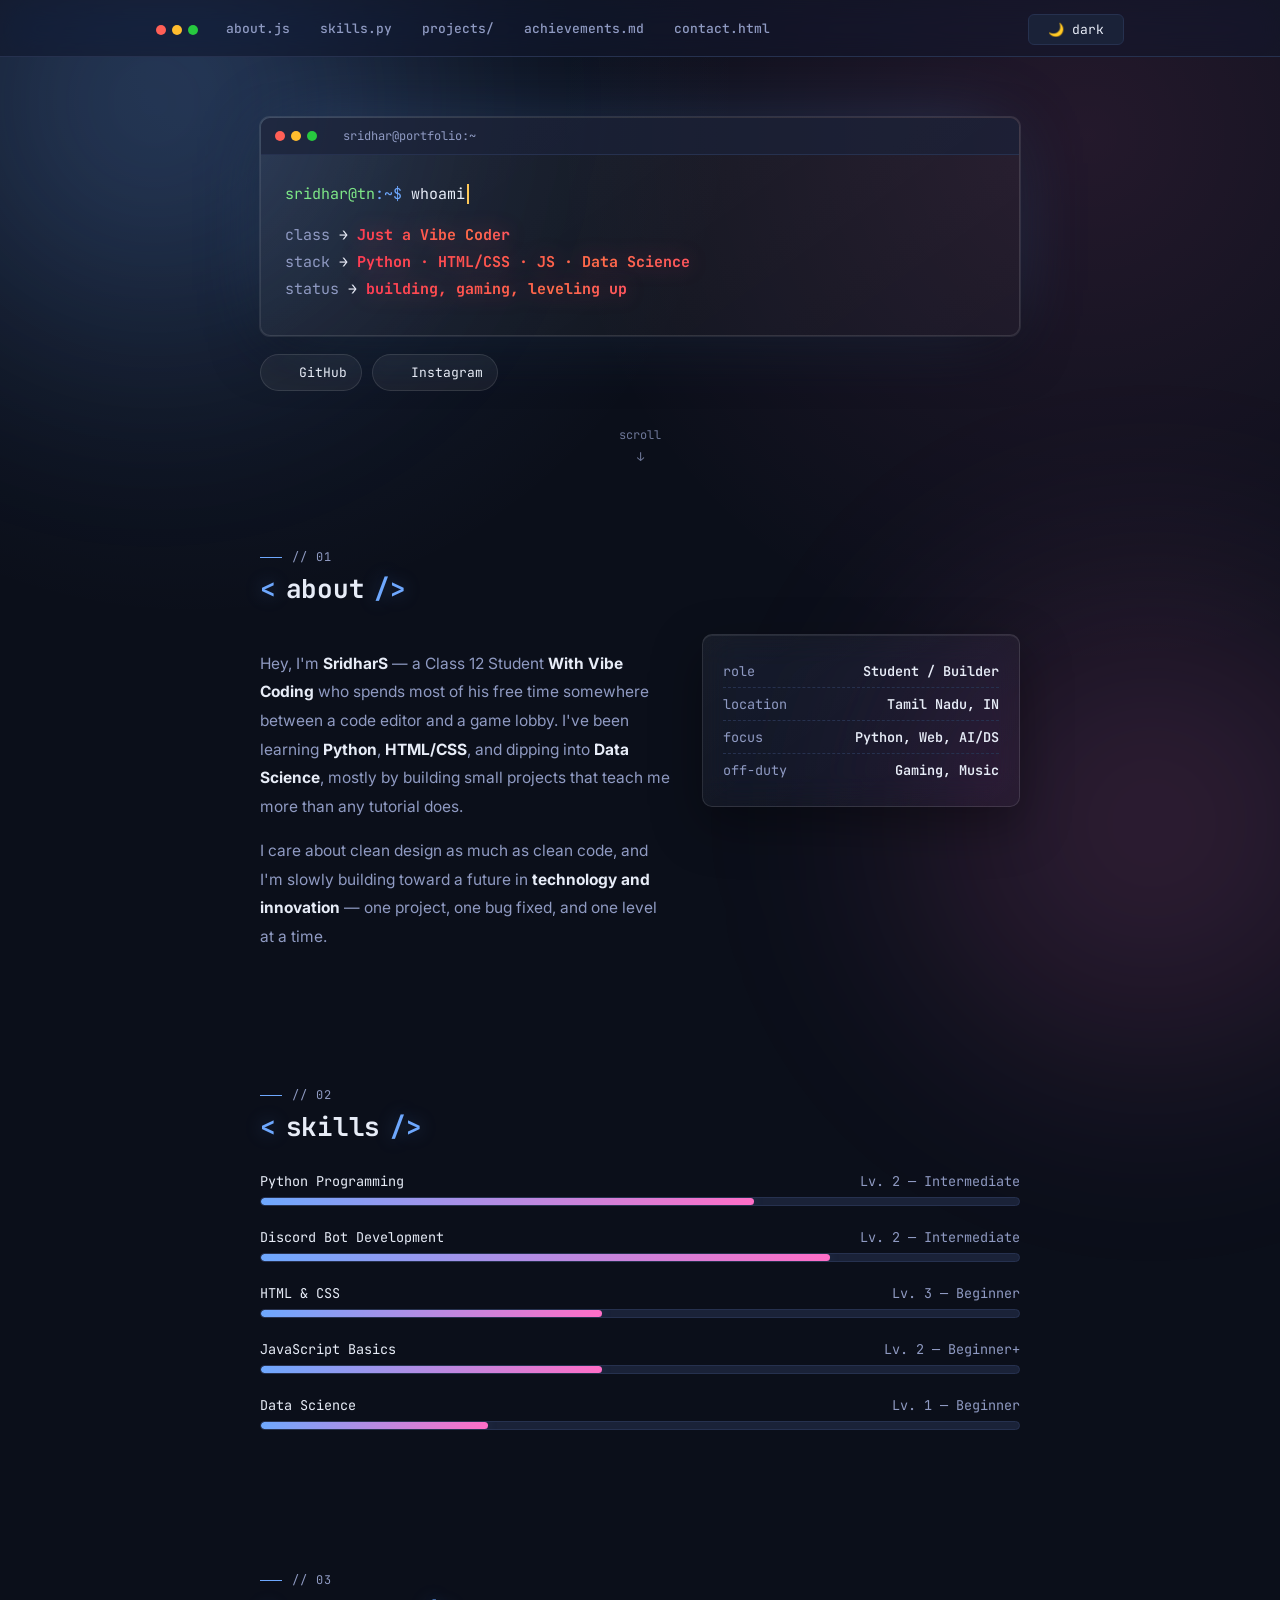
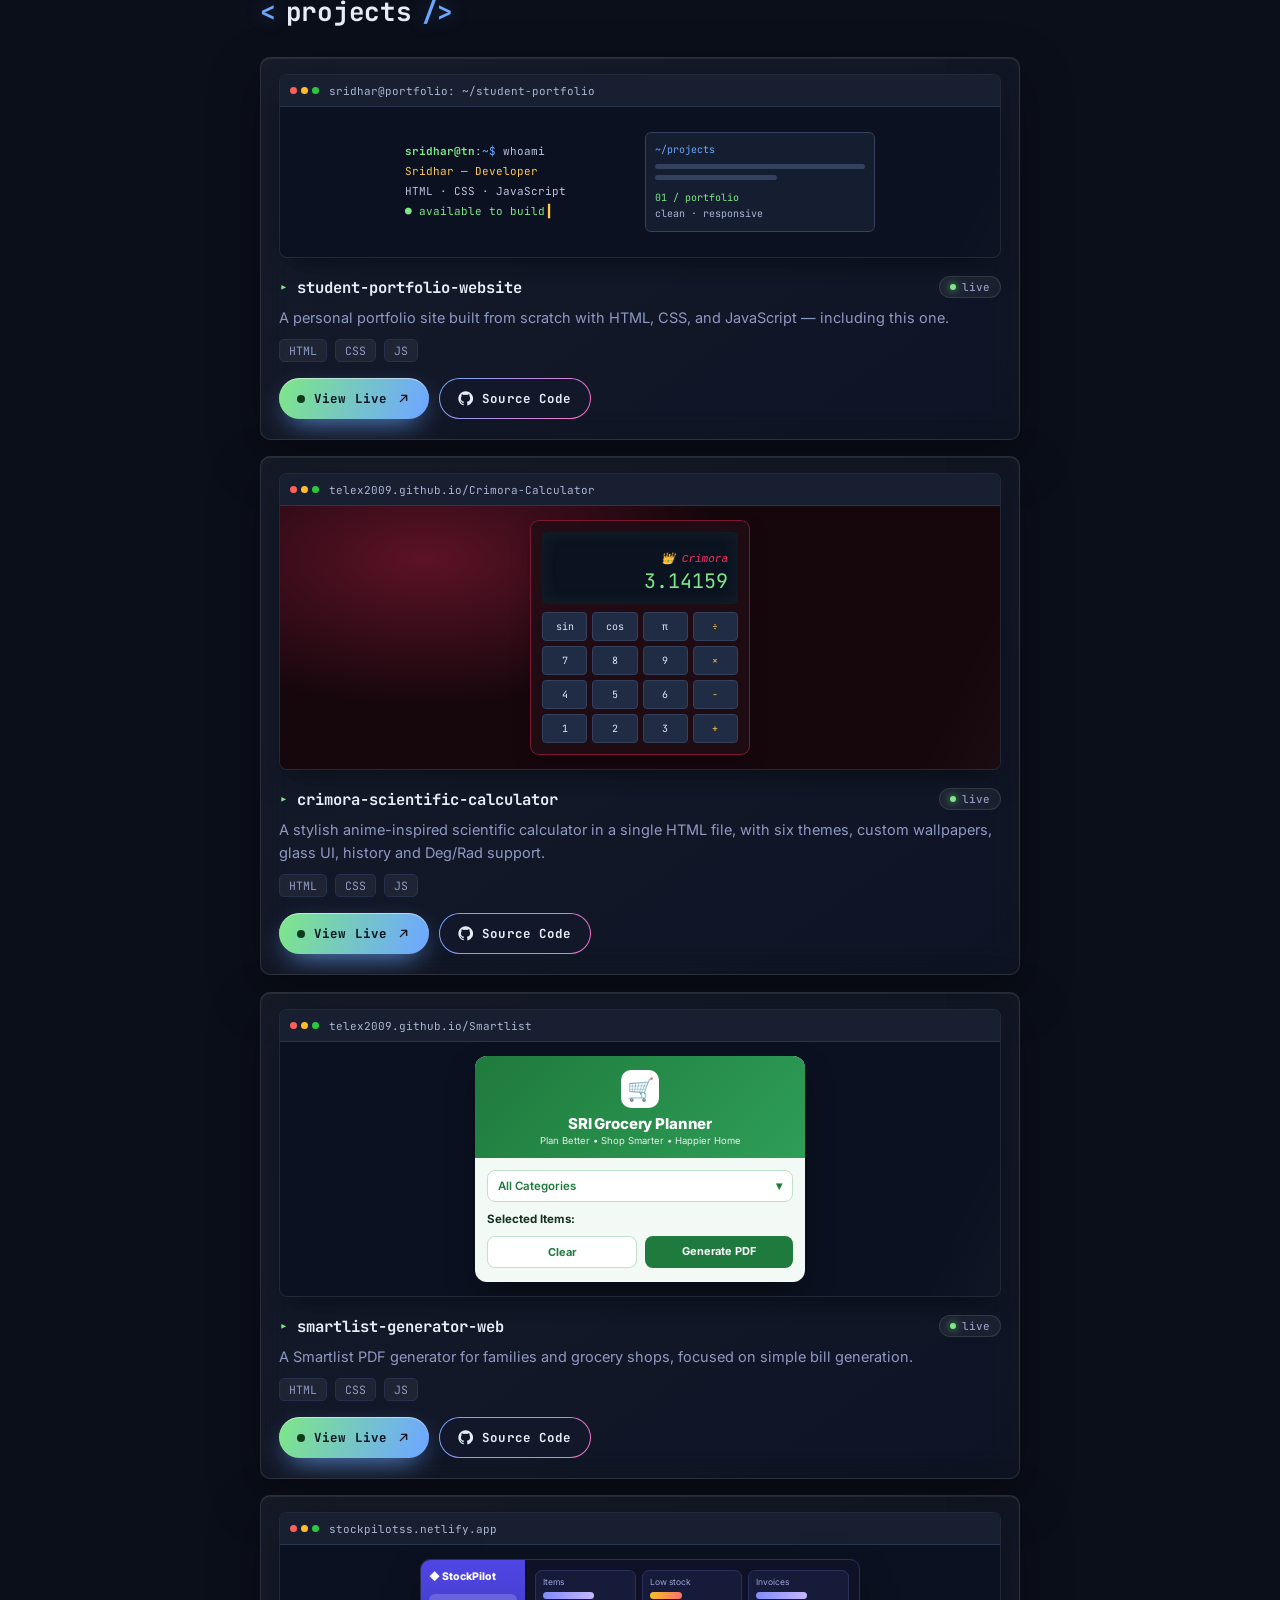
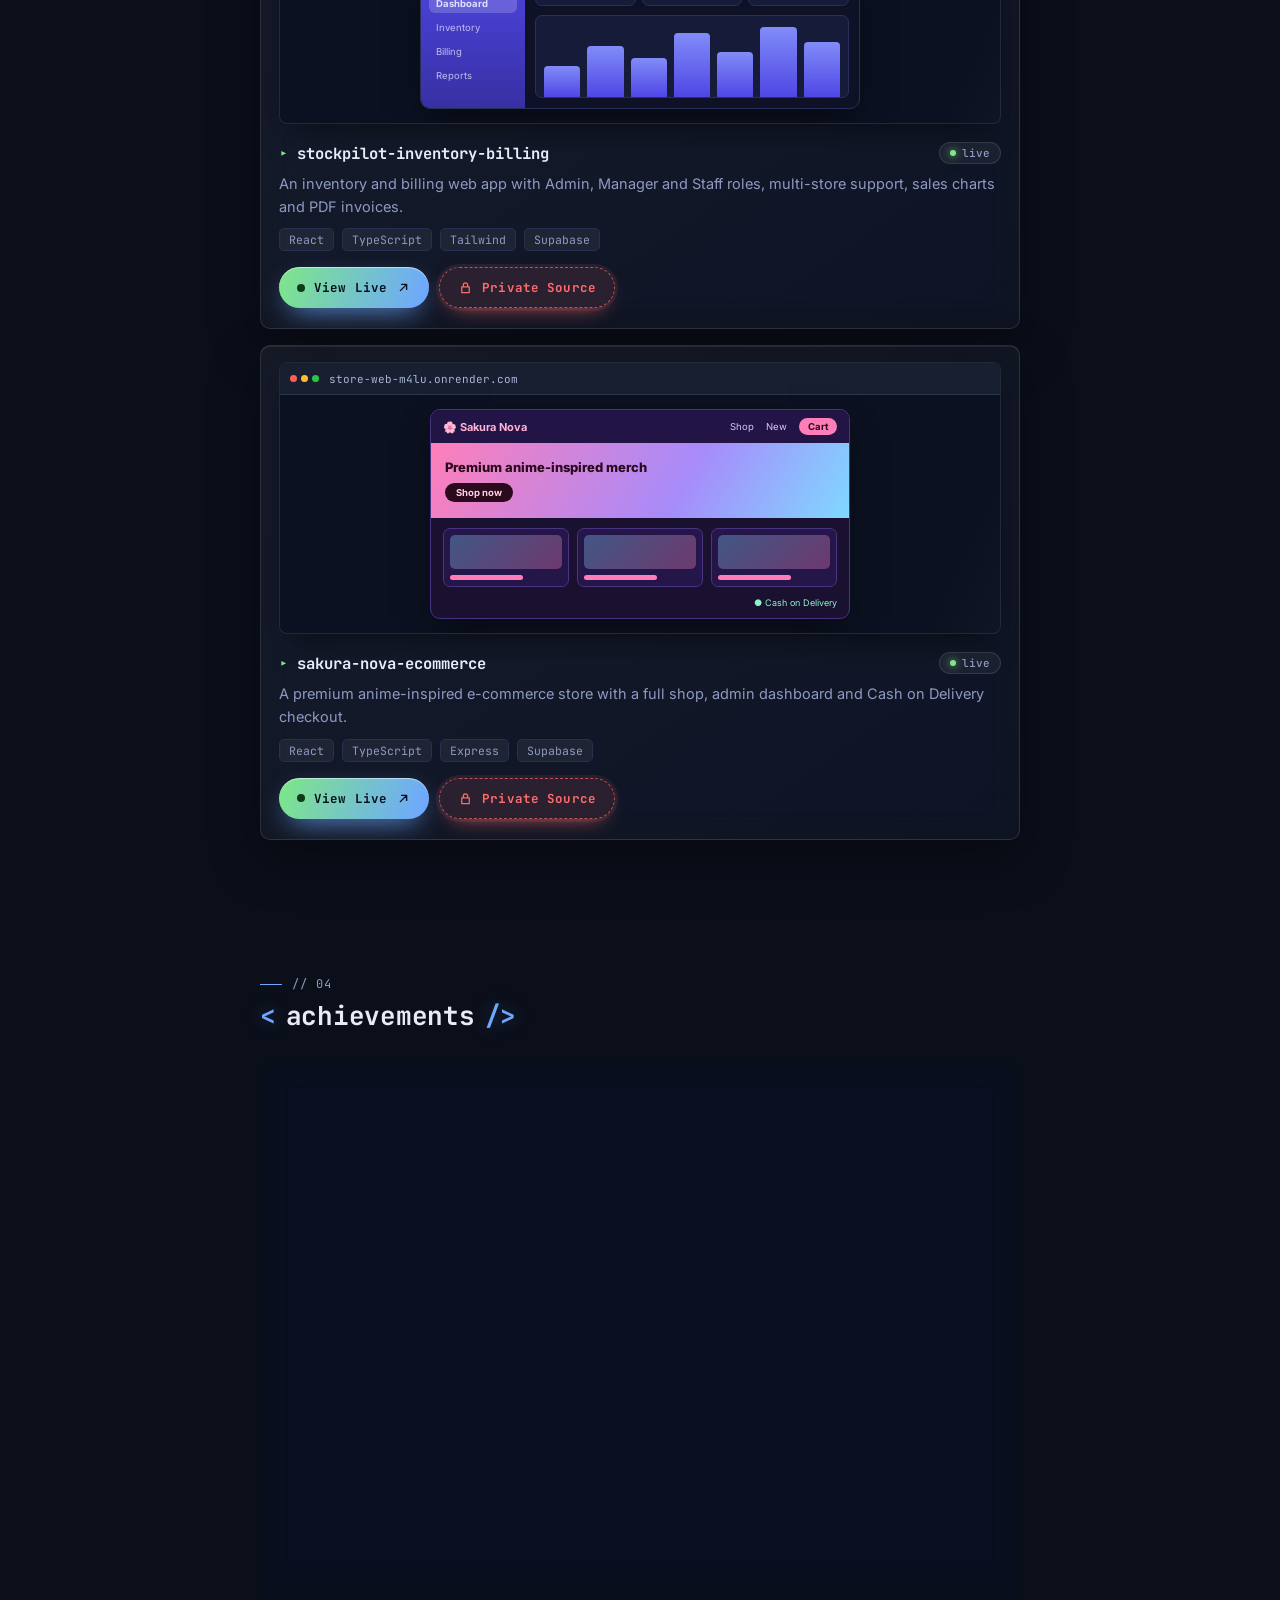
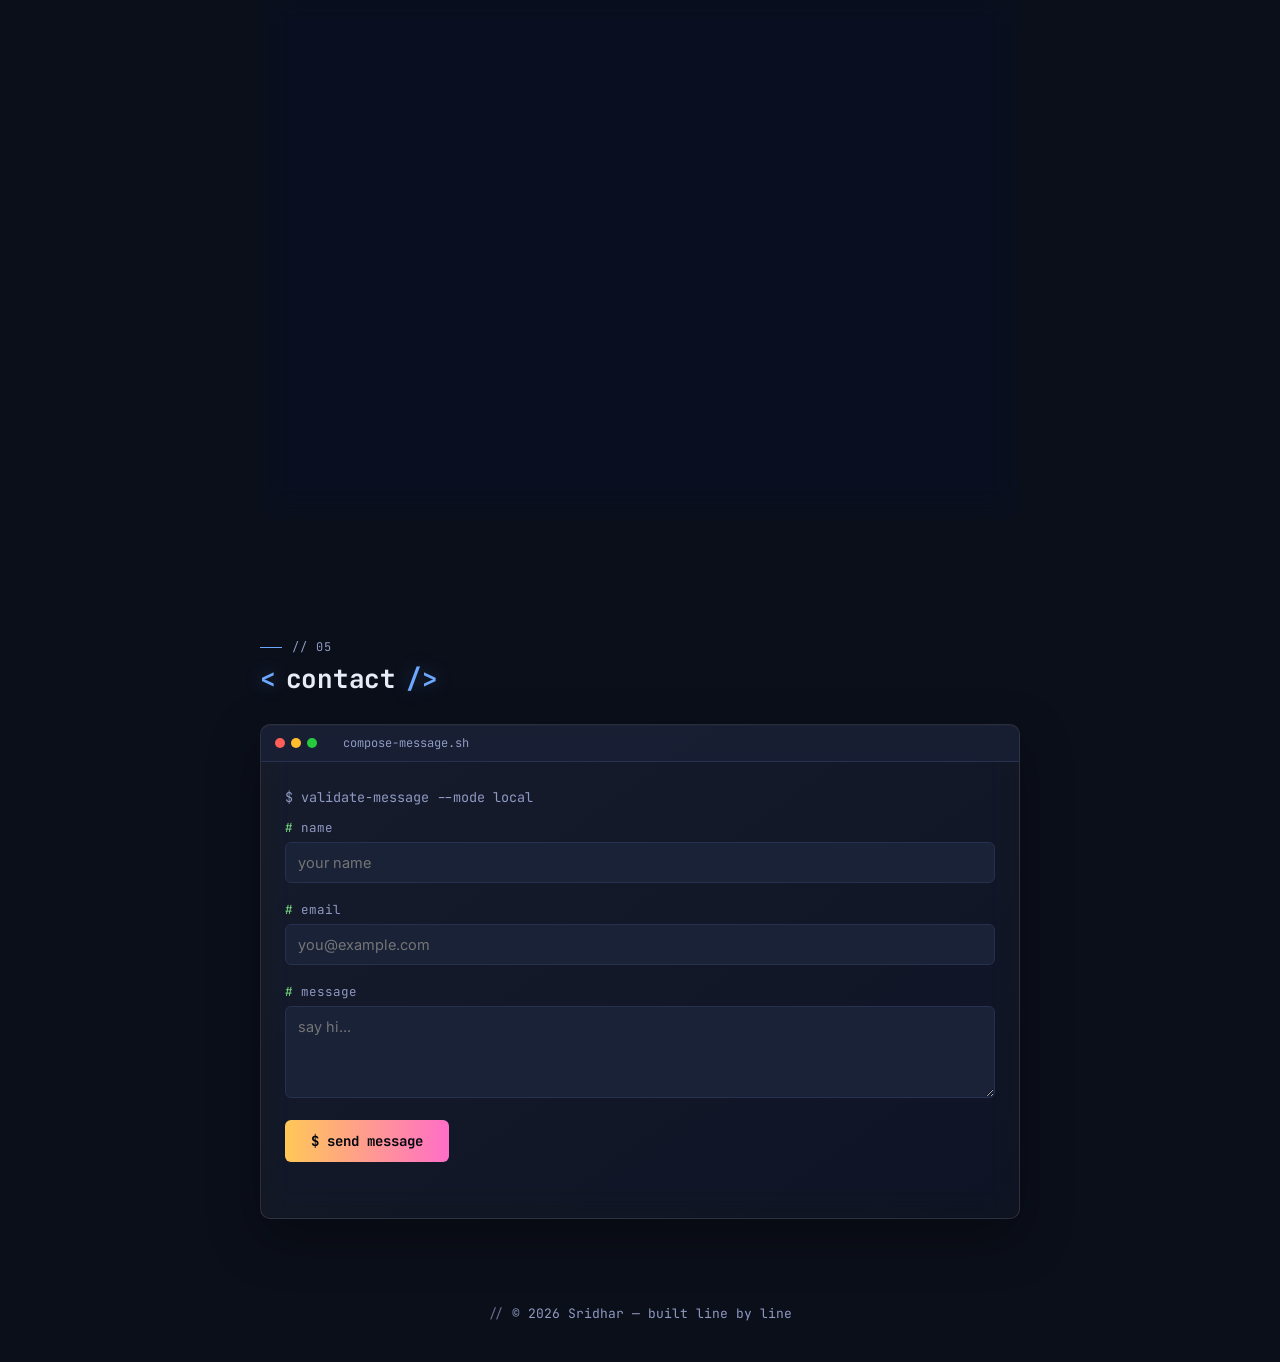
==== commit 2aecdb2d: "Add files via upload" ====
--- a/index.html
+++ b/index.html
@@ -931,6 +931,44 @@
   .status-chip.private::before{background:var(--red); box-shadow:0 0 8px var(--red);}
 
   @media(prefers-reduced-motion:reduce){.petals span,.out-key{animation:none !important;}}
+
+  /* StockPilot preview (indigo #4f46e5) */
+  .sp-app{display:flex; width:min(440px,100%); height:150px; border-radius:10px; overflow:hidden; background:#0f1226; border:1px solid #2a2f5a; font-family:var(--sans); box-shadow:0 14px 34px -10px rgba(0,0,0,.6);}
+  .sp-side{width:104px; flex:0 0 104px; padding:10px 8px; background:linear-gradient(180deg,#4f46e5,#3730a3); display:flex; flex-direction:column; gap:5px; color:#e0e0ff; font-size:9.5px;}
+  .sp-side b{font-size:10.5px; color:#fff; margin-bottom:6px; font-weight:800;}
+  .sp-side span{padding:4px 7px; border-radius:6px; opacity:.8;}
+  .sp-side span.on{background:rgba(255,255,255,.18); opacity:1; font-weight:700;}
+  .sp-main{flex:1; min-width:0; padding:10px; display:flex; flex-direction:column; gap:9px;}
+  .sp-kpis{display:grid; grid-template-columns:repeat(3,1fr); gap:6px;}
+  .sp-kpis div{background:#171b3a; border:1px solid #2a2f5a; border-radius:7px; padding:6px 7px;}
+  .sp-kpis small{display:block; font-size:8.5px; color:#9aa3d9; margin-bottom:5px;}
+  .sp-kpis i{display:block; height:7px; width:60%; border-radius:4px; background:linear-gradient(90deg,#818cf8,#c4b5fd);}
+  .sp-kpis i.warn{background:linear-gradient(90deg,#fbbf24,#f87171); width:38%;}
+  .sp-chart{flex:1; display:flex; align-items:flex-end; gap:7px; padding:6px 8px 0; border:1px solid #2a2f5a; border-radius:7px; background:#171b3a;}
+  .sp-chart span{flex:1; height:var(--h); border-radius:4px 4px 0 0; background:linear-gradient(180deg,#818cf8,#4f46e5); transform-origin:bottom; animation:spbar 4.5s ease-in-out infinite;}
+  .sp-chart span:nth-child(2n){animation-delay:.4s;} .sp-chart span:nth-child(3n){animation-delay:.9s;}
+  @keyframes spbar{0%,100%{transform:scaleY(1);}50%{transform:scaleY(.7);}}
+  @media(max-width:480px){.sp-side{width:76px; flex-basis:76px; font-size:8.5px;} .sp-app{height:140px;}}
+  @media(prefers-reduced-motion:reduce){.sp-chart span{animation:none !important;}}
+
+  /* Sakura Nova preview */
+  .sn-app{position:relative; width:min(420px,100%); border-radius:10px; overflow:hidden; background:#1a1030; border:1px solid #4a3380; font-family:var(--sans); box-shadow:0 14px 34px -10px rgba(0,0,0,.6);}
+  .sn-nav{display:flex; align-items:center; gap:12px; padding:8px 12px; background:#221445; font-size:9.5px; color:#d9c7ff;}
+  .sn-nav b{margin-right:auto; color:#ffb3d6; font-size:11px;}
+  .sn-cart{padding:3px 9px; border-radius:999px; background:#ff7eb9; color:#2a0a1c; font-weight:700;}
+  .sn-hero{position:relative; padding:16px 14px; overflow:hidden; background:linear-gradient(120deg,#ff7eb9,#a78bfa 60%,#7fd8ff);}
+  .sn-hero em{display:block; font-style:normal; font-weight:800; font-size:13px; color:#2a0a1c; max-width:62%; line-height:1.25;}
+  .sn-hero i{display:inline-block; margin-top:8px; font-style:normal; font-size:9.5px; font-weight:700; padding:4px 11px; border-radius:999px; background:#2a0a1c; color:#ffd1e6;}
+  .sn-hero u{position:absolute; top:-12px; width:10px; height:10px; border-radius:150% 0 150% 0; background:rgba(255,255,255,.75); animation:snfall 5s linear infinite;}
+  .sn-hero u:nth-of-type(1){left:62%;} .sn-hero u:nth-of-type(2){left:78%; animation-delay:1.7s;} .sn-hero u:nth-of-type(3){left:90%; animation-delay:3.2s;}
+  @keyframes snfall{to{transform:translate(-26px,95px) rotate(300deg);}}
+  .sn-grid{display:grid; grid-template-columns:repeat(3,1fr); gap:8px; padding:10px 12px 6px;}
+  .sn-grid div{background:#241648; border:1px solid #4a3380; border-radius:7px; padding:6px;}
+  .sn-grid span{display:block; height:34px; border-radius:5px; background:linear-gradient(135deg,#7fd8ff55,#ff7eb955);}
+  .sn-grid small{display:block; height:5px; width:65%; margin-top:6px; border-radius:3px; background:#ff7eb9;}
+  .sn-cod{margin:4px 12px 10px; font-size:9px; color:#8cf5c8; text-align:right;}
+  .sn-cod::before{content:"● "; }
+  @media(prefers-reduced-motion:reduce){.sn-hero u{animation:none !important;}}
 </style>
 </head>
 <body>
@@ -1077,18 +1115,19 @@
       </div>
 
       <div class="project-card">
-        <div class="project-preview" role="img" aria-label="Terminal-style preview showing a calculator app interface">
-          <div class="project-preview-bar"><span class="dots"><span></span><span></span><span></span></span><span class="preview-file">sridhar@python: ~/calculator-app</span></div>
-          <div class="project-preview-screen"><div class="preview-calculator">
-            <div class="calculator-display">1,024<span style="color:#7b88a7;font-size:11px"> .00</span></div>
-            <div class="calculator-keys"><span>AC</span><span>±</span><span>%</span><span class="operator">÷</span><span>7</span><span>8</span><span>9</span><span class="operator">×</span><span>4</span><span>5</span><span>6</span><span class="operator">−</span><span>1</span><span>2</span><span>3</span><span class="operator">+</span></div>
+        <div class="project-preview" role="img" aria-label="Preview of the Crimora scientific calculator with a crimson glass interface">
+          <div class="project-preview-bar"><span class="dots"><span></span><span></span><span></span></span><span class="preview-file">telex2009.github.io/Crimora-Calculator</span></div>
+          <div class="project-preview-screen" style="background:radial-gradient(60% 80% at 20% 20%,rgba(255,45,95,.3),transparent 70%),#16070d"><div class="preview-calculator" style="border-color:#ff2d5f66;background:rgba(34,12,20,.85)">
+            <div class="calculator-display"><span style="color:#ff2d5f;font-size:11px;font-style:italic">👑 Crimora</span><br>3.14159</div>
+            <div class="calculator-keys"><span>sin</span><span>cos</span><span>π</span><span class="operator">÷</span><span>7</span><span>8</span><span>9</span><span class="operator">×</span><span>4</span><span>5</span><span>6</span><span class="operator">−</span><span>1</span><span>2</span><span>3</span><span class="operator">+</span></div>
           </div></div>
         </div>
-        <div class="project-head"><span class="name">python-calculator-app</span><span class="status-chip private">private</span></div>
-        <p>A graphical user interface calculator built for beginners, focused on clean logic and simple input handling.</p>
-        <div class="tag-row"><span class="tag">Python</span><span class="tag">GUI</span></div>
+        <div class="project-head"><span class="name">crimora-scientific-calculator</span><span class="status-chip">live</span></div>
+        <p>A stylish anime-inspired scientific calculator in a single HTML file, with six themes, custom wallpapers, glass UI, history and Deg/Rad support.</p>
+        <div class="tag-row"><span class="tag">HTML</span><span class="tag">CSS</span><span class="tag">JS</span></div>
         <div class="project-actions">
-          <span class="pbtn error" aria-disabled="true" title="Source code is private"><svg class="pi" viewBox="0 0 24 24" aria-hidden="true"><path fill="none" stroke="currentColor" stroke-width="2" stroke-linecap="round" stroke-linejoin="round" d="M6 11h12v9H6zM8.5 11V8a3.5 3.5 0 0 1 7 0v3"/></svg>Private Source</span>
+          <a class="pbtn primary" href="https://telex2009.github.io/Crimora-Calculator/" target="_blank" rel="noopener noreferrer"><span class="live-dot"></span>View Live<svg class="pi arrow" viewBox="0 0 24 24" aria-hidden="true"><path d="M7 17 17 7M9 7h8v8" fill="none" stroke="currentColor" stroke-width="2.2" stroke-linecap="round" stroke-linejoin="round"/></svg></a>
+          <a class="pbtn" href="https://github.com/TELEX2009/Crimora-Calculator" target="_blank" rel="noopener noreferrer"><svg class="pi" viewBox="0 0 24 24" aria-hidden="true"><path fill="currentColor" d="M12 .5a11.5 11.5 0 0 0-3.64 22.41c.58.1.79-.25.79-.56v-2c-3.2.7-3.88-1.37-3.88-1.37-.52-1.33-1.28-1.69-1.28-1.69-1.04-.71.08-.7.08-.7 1.15.08 1.76 1.19 1.76 1.19 1.03 1.76 2.69 1.25 3.35.96.1-.75.4-1.25.73-1.54-2.55-.29-5.24-1.28-5.24-5.69 0-1.26.45-2.28 1.19-3.09-.12-.29-.52-1.46.11-3.05 0 0 .97-.31 3.17 1.18a11 11 0 0 1 5.77 0c2.2-1.49 3.17-1.18 3.17-1.18.63 1.59.23 2.76.11 3.05.74.81 1.19 1.83 1.19 3.09 0 4.42-2.69 5.39-5.25 5.68.41.36.78 1.06.78 2.14v3.17c0 .31.21.67.8.56A11.5 11.5 0 0 0 12 .5Z"/></svg>Source Code</a>
         </div>
       </div>
 
@@ -1112,6 +1151,45 @@
         <div class="project-actions">
           <a class="pbtn primary" href="https://telex2009.github.io/Smartlist/" target="_blank" rel="noopener noreferrer"><span class="live-dot"></span>View Live<svg class="pi arrow" viewBox="0 0 24 24" aria-hidden="true"><path d="M7 17 17 7M9 7h8v8" fill="none" stroke="currentColor" stroke-width="2.2" stroke-linecap="round" stroke-linejoin="round"/></svg></a>
           <a class="pbtn" href="https://github.com/TELEX2009/Smartlist" target="_blank" rel="noopener noreferrer"><svg class="pi" viewBox="0 0 24 24" aria-hidden="true"><path fill="currentColor" d="M12 .5a11.5 11.5 0 0 0-3.64 22.41c.58.1.79-.25.79-.56v-2c-3.2.7-3.88-1.37-3.88-1.37-.52-1.33-1.28-1.69-1.28-1.69-1.04-.71.08-.7.08-.7 1.15.08 1.76 1.19 1.76 1.19 1.03 1.76 2.69 1.25 3.35.96.1-.75.4-1.25.73-1.54-2.55-.29-5.24-1.28-5.24-5.69 0-1.26.45-2.28 1.19-3.09-.12-.29-.52-1.46.11-3.05 0 0 .97-.31 3.17 1.18a11 11 0 0 1 5.77 0c2.2-1.49 3.17-1.18 3.17-1.18.63 1.59.23 2.76.11 3.05.74.81 1.19 1.83 1.19 3.09 0 4.42-2.69 5.39-5.25 5.68.41.36.78 1.06.78 2.14v3.17c0 .31.21.67.8.56A11.5 11.5 0 0 0 12 .5Z"/></svg>Source Code</a>
+        </div>
+      </div>
+    
+      <div class="project-card">
+        <div class="project-preview" role="img" aria-label="Preview of the StockPilot inventory and billing dashboard">
+          <div class="project-preview-bar"><span class="dots"><span></span><span></span><span></span></span><span class="preview-file">stockpilotss.netlify.app</span></div>
+          <div class="project-preview-screen"><div class="sp-app">
+            <div class="sp-side"><b>◆ StockPilot</b><span class="on">Dashboard</span><span>Inventory</span><span>Billing</span><span>Reports</span></div>
+            <div class="sp-main">
+              <div class="sp-kpis"><div><small>Items</small><i></i></div><div><small>Low stock</small><i class="warn"></i></div><div><small>Invoices</small><i></i></div></div>
+              <div class="sp-chart"><span style="--h:42%"></span><span style="--h:68%"></span><span style="--h:52%"></span><span style="--h:85%"></span><span style="--h:60%"></span><span style="--h:94%"></span><span style="--h:74%"></span></div>
+            </div>
+          </div></div>
+        </div>
+        <div class="project-head"><span class="name">stockpilot-inventory-billing</span><span class="status-chip">live</span></div>
+        <p>An inventory and billing web app with Admin, Manager and Staff roles, multi-store support, sales charts and PDF invoices.</p>
+        <div class="tag-row"><span class="tag">React</span><span class="tag">TypeScript</span><span class="tag">Tailwind</span><span class="tag">Supabase</span></div>
+        <div class="project-actions">
+          <a class="pbtn primary" href="https://stockpilotss.netlify.app/" target="_blank" rel="noopener noreferrer"><span class="live-dot"></span>View Live<svg class="pi arrow" viewBox="0 0 24 24" aria-hidden="true"><path d="M7 17 17 7M9 7h8v8" fill="none" stroke="currentColor" stroke-width="2.2" stroke-linecap="round" stroke-linejoin="round"/></svg></a>
+          <span class="pbtn error" aria-disabled="true" title="Source code is private"><svg class="pi" viewBox="0 0 24 24" aria-hidden="true"><path fill="none" stroke="currentColor" stroke-width="2" stroke-linecap="round" stroke-linejoin="round" d="M6 11h12v9H6zM8.5 11V8a3.5 3.5 0 0 1 7 0v3"/></svg>Private Source</span>
+        </div>
+      </div>
+
+      <div class="project-card">
+        <div class="project-preview" role="img" aria-label="Preview of the Sakura Nova anime store homepage">
+          <div class="project-preview-bar"><span class="dots"><span></span><span></span><span></span></span><span class="preview-file">store-web-m4lu.onrender.com</span></div>
+          <div class="project-preview-screen"><div class="sn-app">
+            <div class="sn-nav"><b>🌸 Sakura Nova</b><span>Shop</span><span>New</span><span class="sn-cart">Cart</span></div>
+            <div class="sn-hero"><em>Premium anime-inspired merch</em><i>Shop now</i><u></u><u></u><u></u></div>
+            <div class="sn-grid"><div><span></span><small></small></div><div><span></span><small></small></div><div><span></span><small></small></div></div>
+            <div class="sn-cod">Cash on Delivery</div>
+          </div></div>
+        </div>
+        <div class="project-head"><span class="name">sakura-nova-ecommerce</span><span class="status-chip">live</span></div>
+        <p>A premium anime-inspired e-commerce store with a full shop, admin dashboard and Cash on Delivery checkout.</p>
+        <div class="tag-row"><span class="tag">React</span><span class="tag">TypeScript</span><span class="tag">Express</span><span class="tag">Supabase</span></div>
+        <div class="project-actions">
+          <a class="pbtn primary" href="https://store-web-m4lu.onrender.com/" target="_blank" rel="noopener noreferrer"><span class="live-dot"></span>View Live<svg class="pi arrow" viewBox="0 0 24 24" aria-hidden="true"><path d="M7 17 17 7M9 7h8v8" fill="none" stroke="currentColor" stroke-width="2.2" stroke-linecap="round" stroke-linejoin="round"/></svg></a>
+          <span class="pbtn error" aria-disabled="true" title="Source code is private"><svg class="pi" viewBox="0 0 24 24" aria-hidden="true"><path fill="none" stroke="currentColor" stroke-width="2" stroke-linecap="round" stroke-linejoin="round" d="M6 11h12v9H6zM8.5 11V8a3.5 3.5 0 0 1 7 0v3"/></svg>Private Source</span>
         </div>
       </div>
     </div>
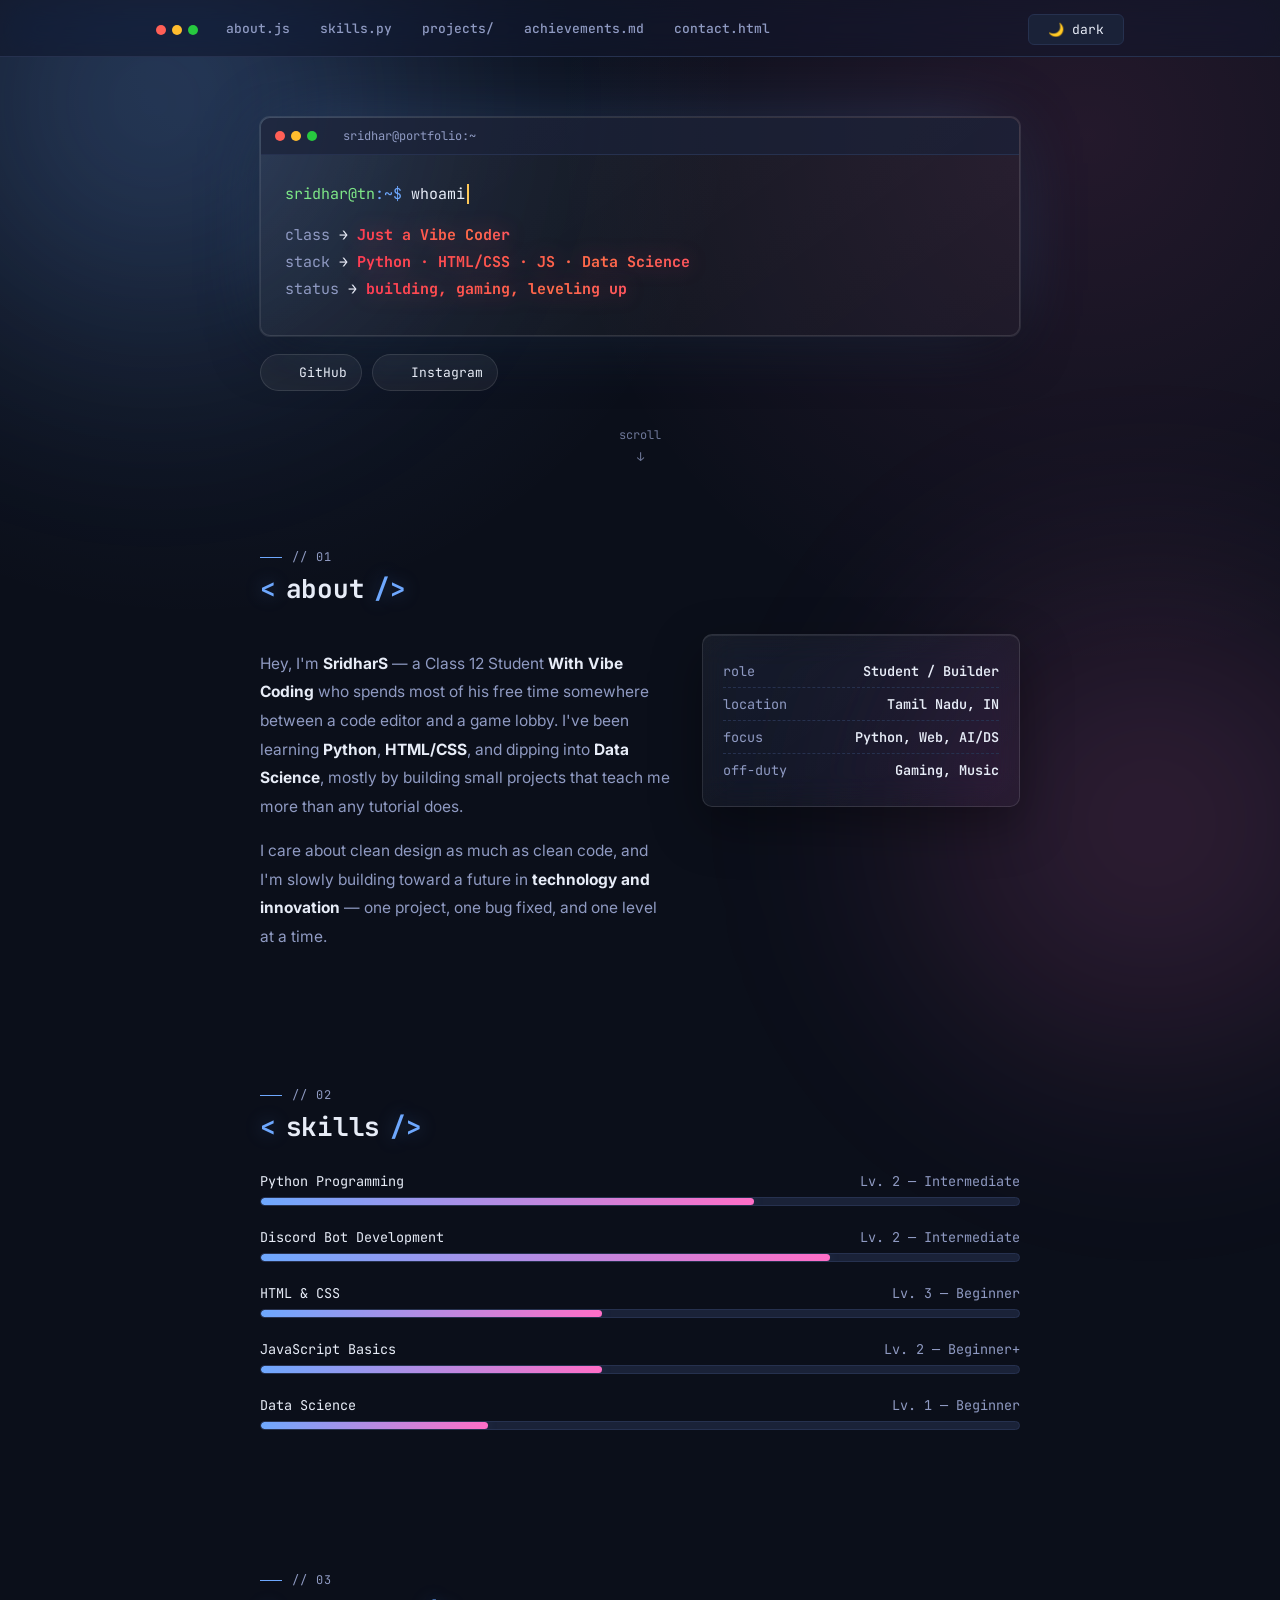
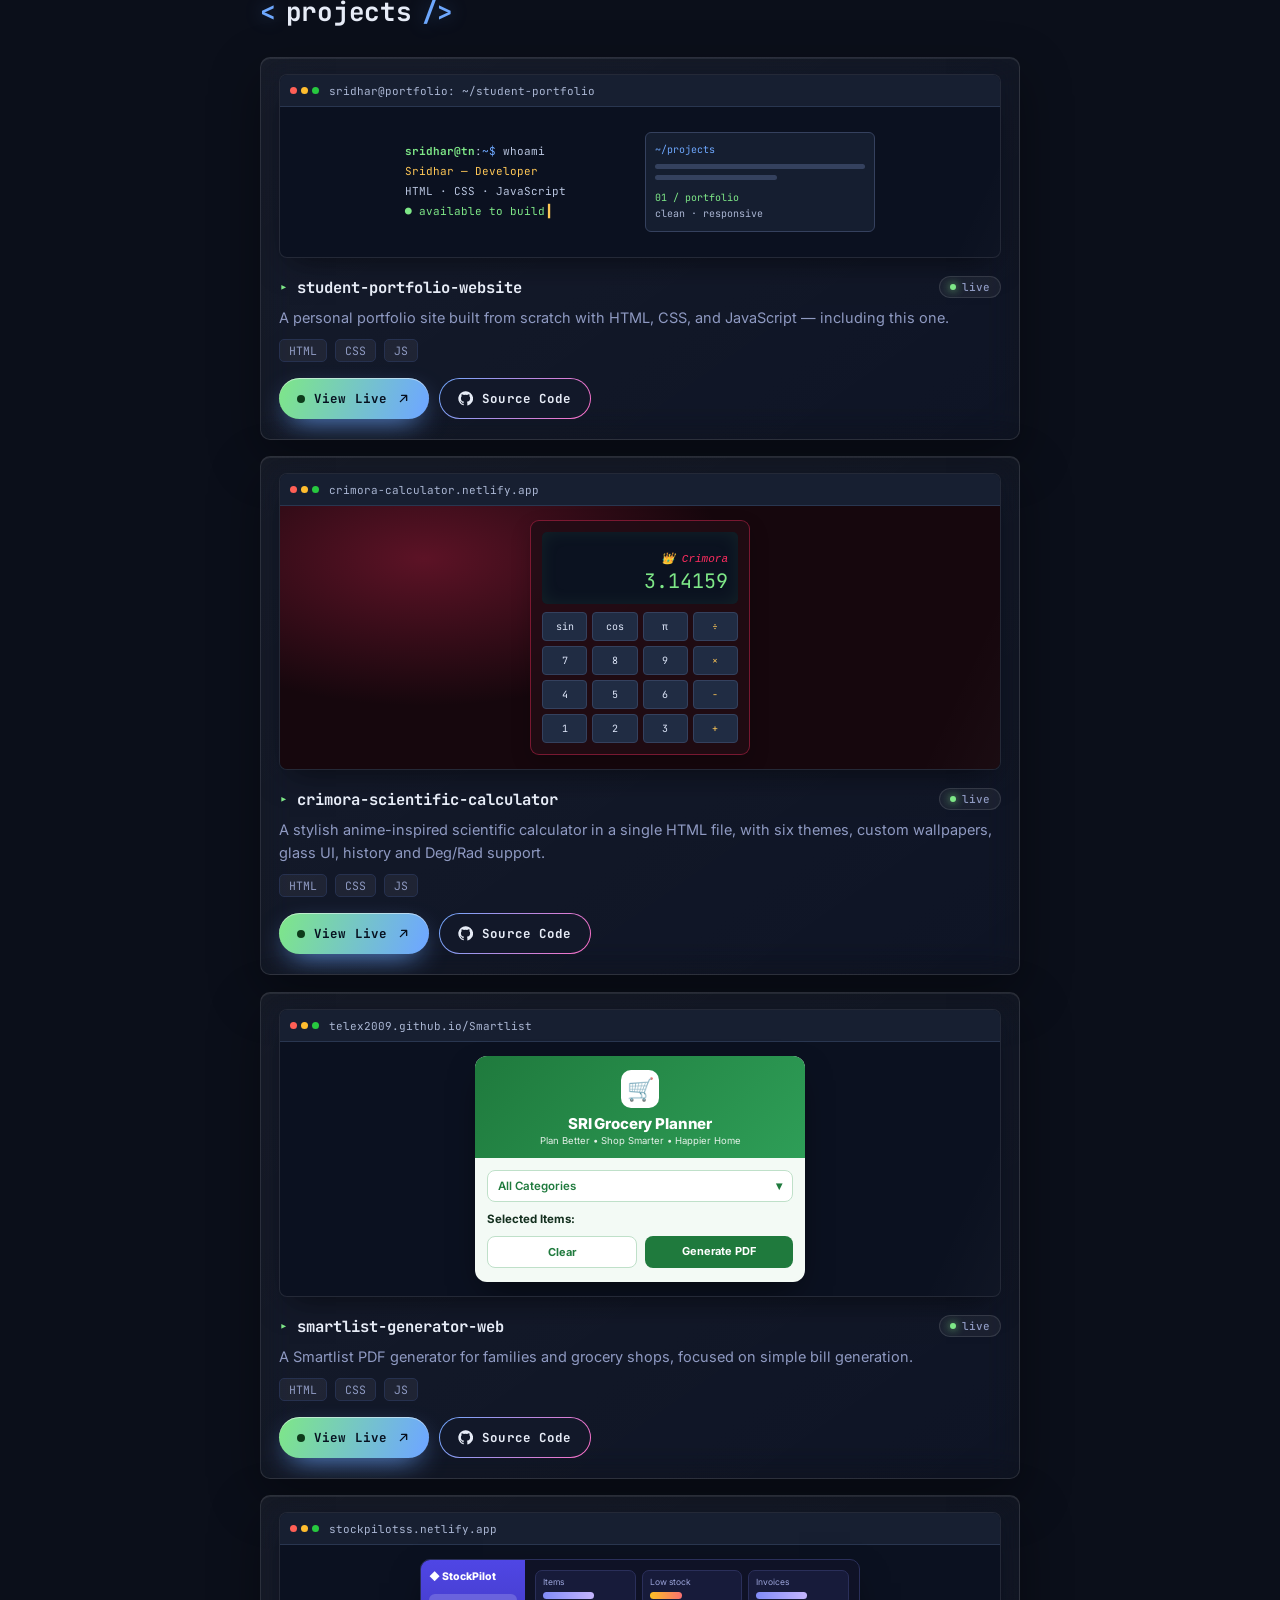
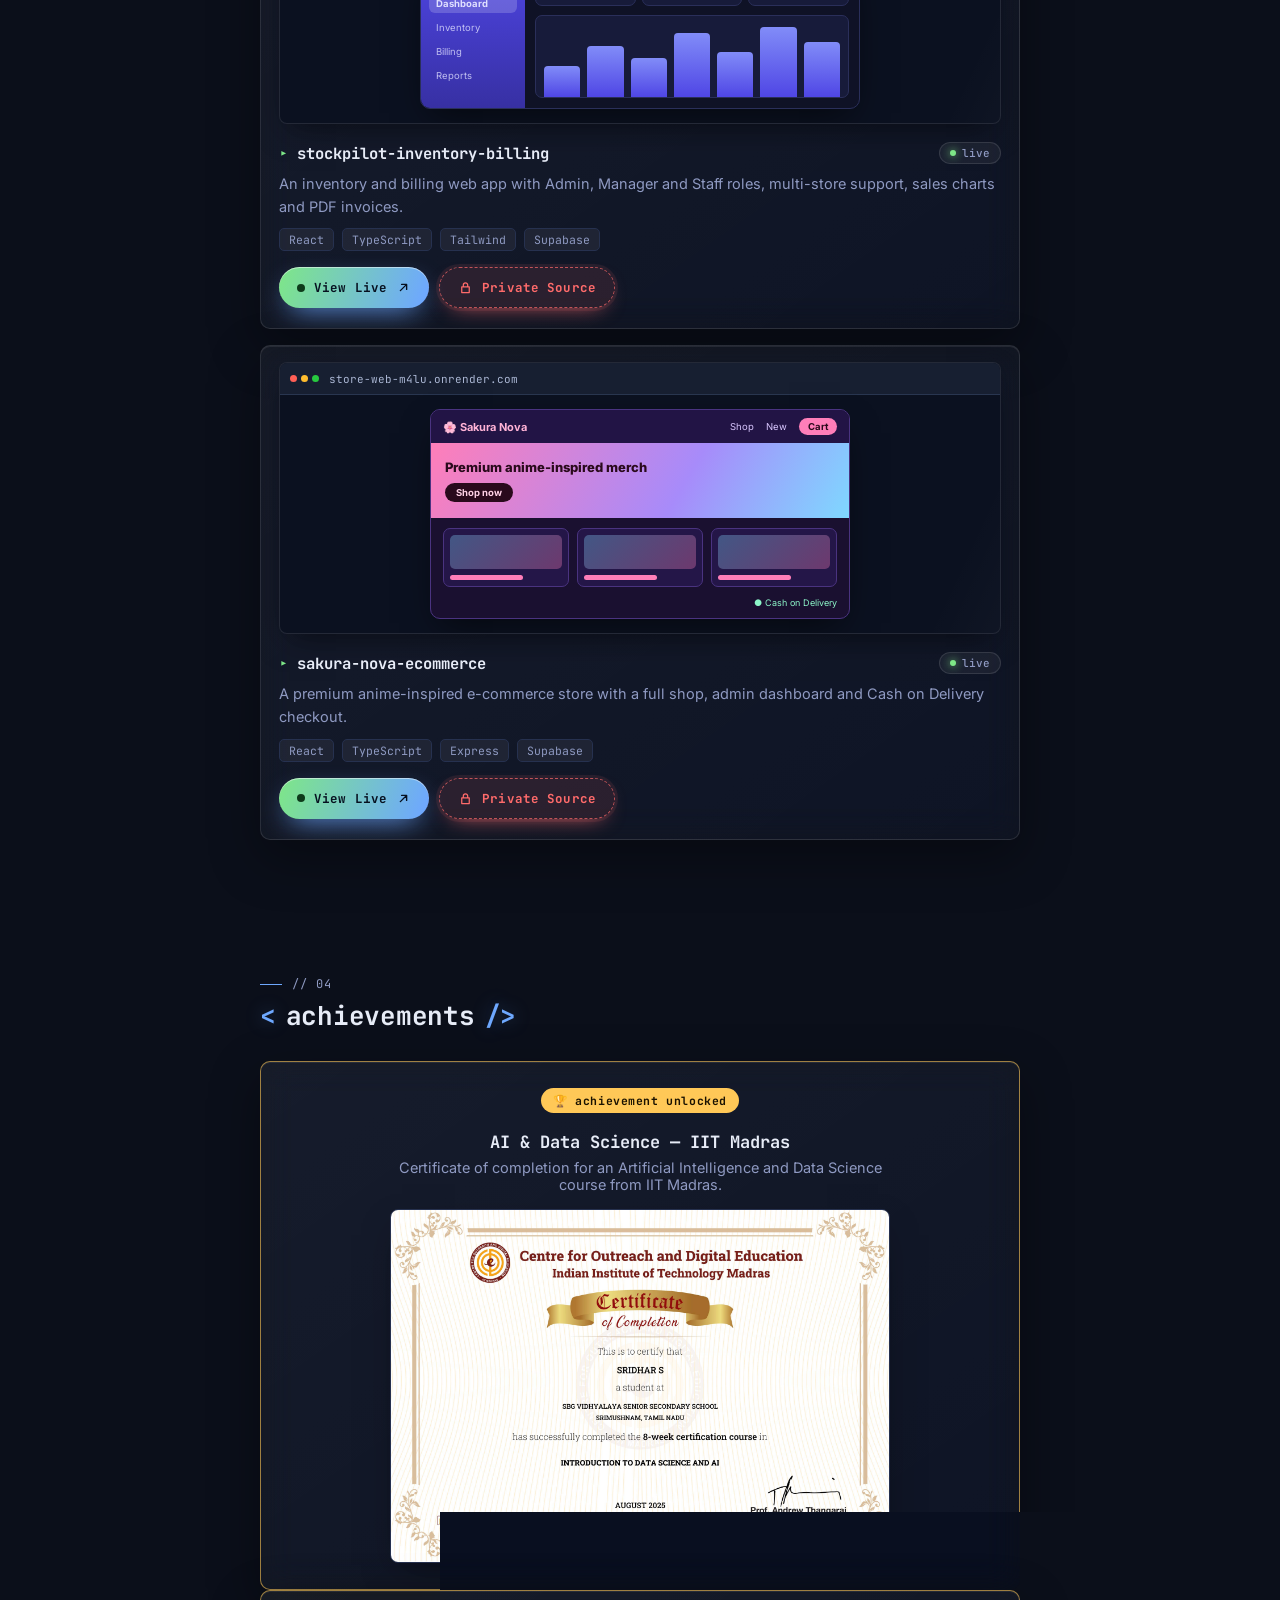
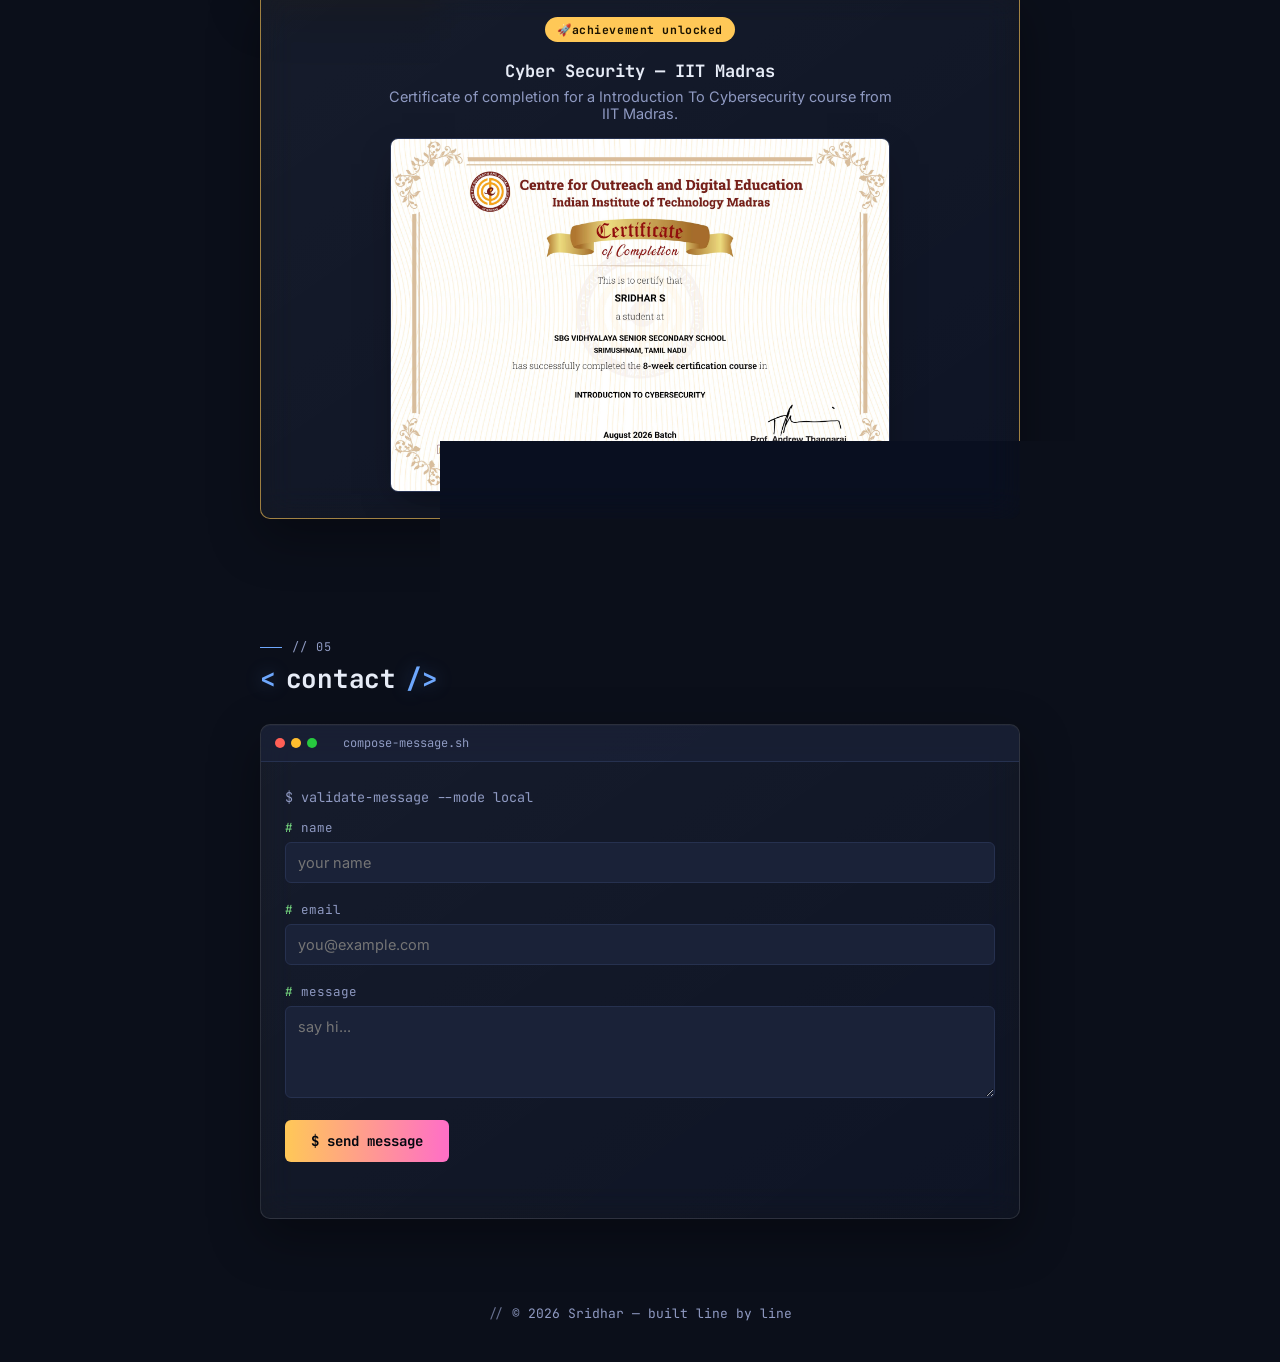
==== commit bd0e6014: "Add files via upload" ====
--- a/index.html
+++ b/index.html
@@ -1109,14 +1109,14 @@
         <p>A personal portfolio site built from scratch with HTML, CSS, and JavaScript — including this one.</p>
         <div class="tag-row"><span class="tag">HTML</span><span class="tag">CSS</span><span class="tag">JS</span></div>
         <div class="project-actions">
-          <a class="pbtn primary" href="https://telex2009.github.io/Portfolio/" target="_blank" rel="noopener noreferrer"><span class="live-dot"></span>View Live<svg class="pi arrow" viewBox="0 0 24 24" aria-hidden="true"><path d="M7 17 17 7M9 7h8v8" fill="none" stroke="currentColor" stroke-width="2.2" stroke-linecap="round" stroke-linejoin="round"/></svg></a>
+          <a class="pbtn primary" href="https://portfolio-sridhars.netlify.app/" target="_blank" rel="noopener noreferrer"><span class="live-dot"></span>View Live<svg class="pi arrow" viewBox="0 0 24 24" aria-hidden="true"><path d="M7 17 17 7M9 7h8v8" fill="none" stroke="currentColor" stroke-width="2.2" stroke-linecap="round" stroke-linejoin="round"/></svg></a>
           <a class="pbtn" href="https://github.com/TELEX2009/Portfolio" target="_blank" rel="noopener noreferrer"><svg class="pi" viewBox="0 0 24 24" aria-hidden="true"><path fill="currentColor" d="M12 .5a11.5 11.5 0 0 0-3.64 22.41c.58.1.79-.25.79-.56v-2c-3.2.7-3.88-1.37-3.88-1.37-.52-1.33-1.28-1.69-1.28-1.69-1.04-.71.08-.7.08-.7 1.15.08 1.76 1.19 1.76 1.19 1.03 1.76 2.69 1.25 3.35.96.1-.75.4-1.25.73-1.54-2.55-.29-5.24-1.28-5.24-5.69 0-1.26.45-2.28 1.19-3.09-.12-.29-.52-1.46.11-3.05 0 0 .97-.31 3.17 1.18a11 11 0 0 1 5.77 0c2.2-1.49 3.17-1.18 3.17-1.18.63 1.59.23 2.76.11 3.05.74.81 1.19 1.83 1.19 3.09 0 4.42-2.69 5.39-5.25 5.68.41.36.78 1.06.78 2.14v3.17c0 .31.21.67.8.56A11.5 11.5 0 0 0 12 .5Z"/></svg>Source Code</a>
         </div>
       </div>
 
       <div class="project-card">
         <div class="project-preview" role="img" aria-label="Preview of the Crimora scientific calculator with a crimson glass interface">
-          <div class="project-preview-bar"><span class="dots"><span></span><span></span><span></span></span><span class="preview-file">telex2009.github.io/Crimora-Calculator</span></div>
+          <div class="project-preview-bar"><span class="dots"><span></span><span></span><span></span></span><span class="preview-file">crimora-calculator.netlify.app</span></div>
           <div class="project-preview-screen" style="background:radial-gradient(60% 80% at 20% 20%,rgba(255,45,95,.3),transparent 70%),#16070d"><div class="preview-calculator" style="border-color:#ff2d5f66;background:rgba(34,12,20,.85)">
             <div class="calculator-display"><span style="color:#ff2d5f;font-size:11px;font-style:italic">👑 Crimora</span><br>3.14159</div>
             <div class="calculator-keys"><span>sin</span><span>cos</span><span>π</span><span class="operator">÷</span><span>7</span><span>8</span><span>9</span><span class="operator">×</span><span>4</span><span>5</span><span>6</span><span class="operator">−</span><span>1</span><span>2</span><span>3</span><span class="operator">+</span></div>
@@ -1126,7 +1126,7 @@
         <p>A stylish anime-inspired scientific calculator in a single HTML file, with six themes, custom wallpapers, glass UI, history and Deg/Rad support.</p>
         <div class="tag-row"><span class="tag">HTML</span><span class="tag">CSS</span><span class="tag">JS</span></div>
         <div class="project-actions">
-          <a class="pbtn primary" href="https://telex2009.github.io/Crimora-Calculator/" target="_blank" rel="noopener noreferrer"><span class="live-dot"></span>View Live<svg class="pi arrow" viewBox="0 0 24 24" aria-hidden="true"><path d="M7 17 17 7M9 7h8v8" fill="none" stroke="currentColor" stroke-width="2.2" stroke-linecap="round" stroke-linejoin="round"/></svg></a>
+          <a class="pbtn primary" href="https://crimora-calculator.netlify.app/" target="_blank" rel="noopener noreferrer"><span class="live-dot"></span>View Live<svg class="pi arrow" viewBox="0 0 24 24" aria-hidden="true"><path d="M7 17 17 7M9 7h8v8" fill="none" stroke="currentColor" stroke-width="2.2" stroke-linecap="round" stroke-linejoin="round"/></svg></a>
           <a class="pbtn" href="https://github.com/TELEX2009/Crimora-Calculator" target="_blank" rel="noopener noreferrer"><svg class="pi" viewBox="0 0 24 24" aria-hidden="true"><path fill="currentColor" d="M12 .5a11.5 11.5 0 0 0-3.64 22.41c.58.1.79-.25.79-.56v-2c-3.2.7-3.88-1.37-3.88-1.37-.52-1.33-1.28-1.69-1.28-1.69-1.04-.71.08-.7.08-.7 1.15.08 1.76 1.19 1.76 1.19 1.03 1.76 2.69 1.25 3.35.96.1-.75.4-1.25.73-1.54-2.55-.29-5.24-1.28-5.24-5.69 0-1.26.45-2.28 1.19-3.09-.12-.29-.52-1.46.11-3.05 0 0 .97-.31 3.17 1.18a11 11 0 0 1 5.77 0c2.2-1.49 3.17-1.18 3.17-1.18.63 1.59.23 2.76.11 3.05.74.81 1.19 1.83 1.19 3.09 0 4.42-2.69 5.39-5.25 5.68.41.36.78 1.06.78 2.14v3.17c0 .31.21.67.8.56A11.5 11.5 0 0 0 12 .5Z"/></svg>Source Code</a>
         </div>
       </div>
